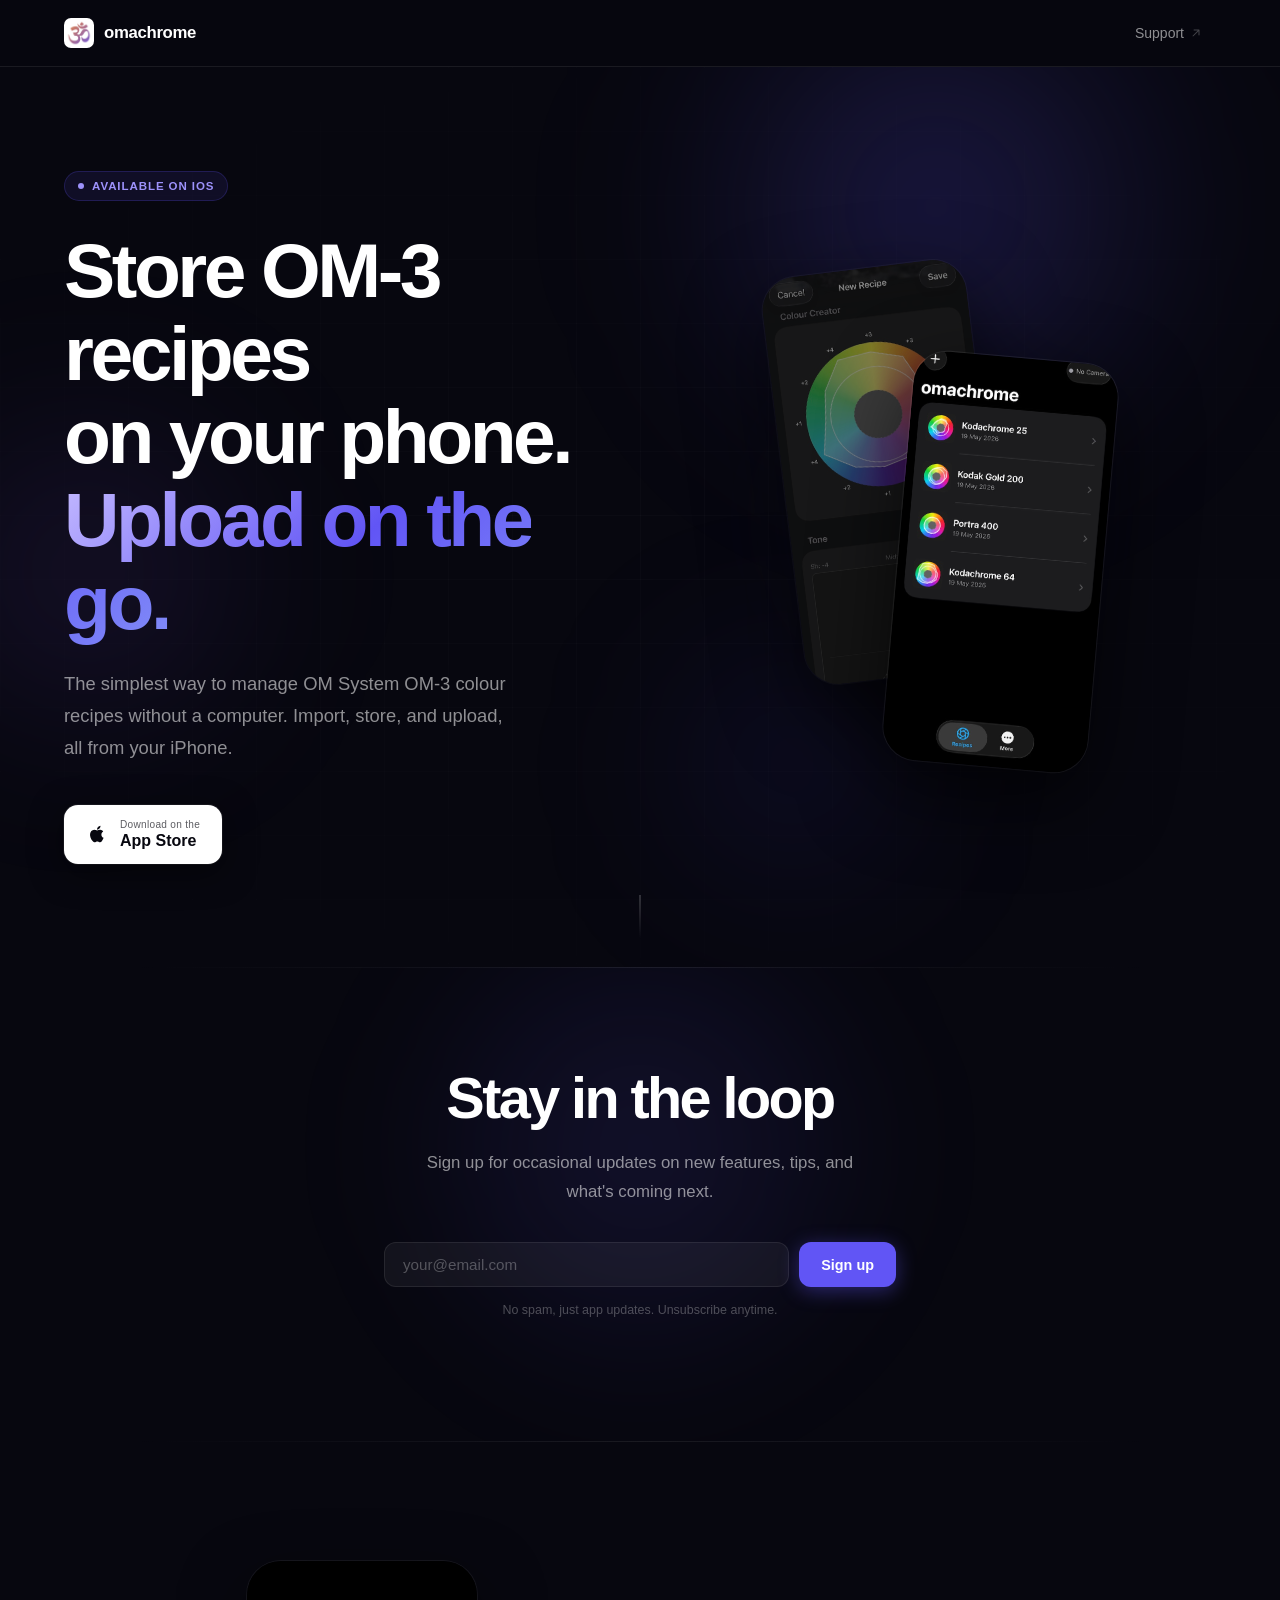
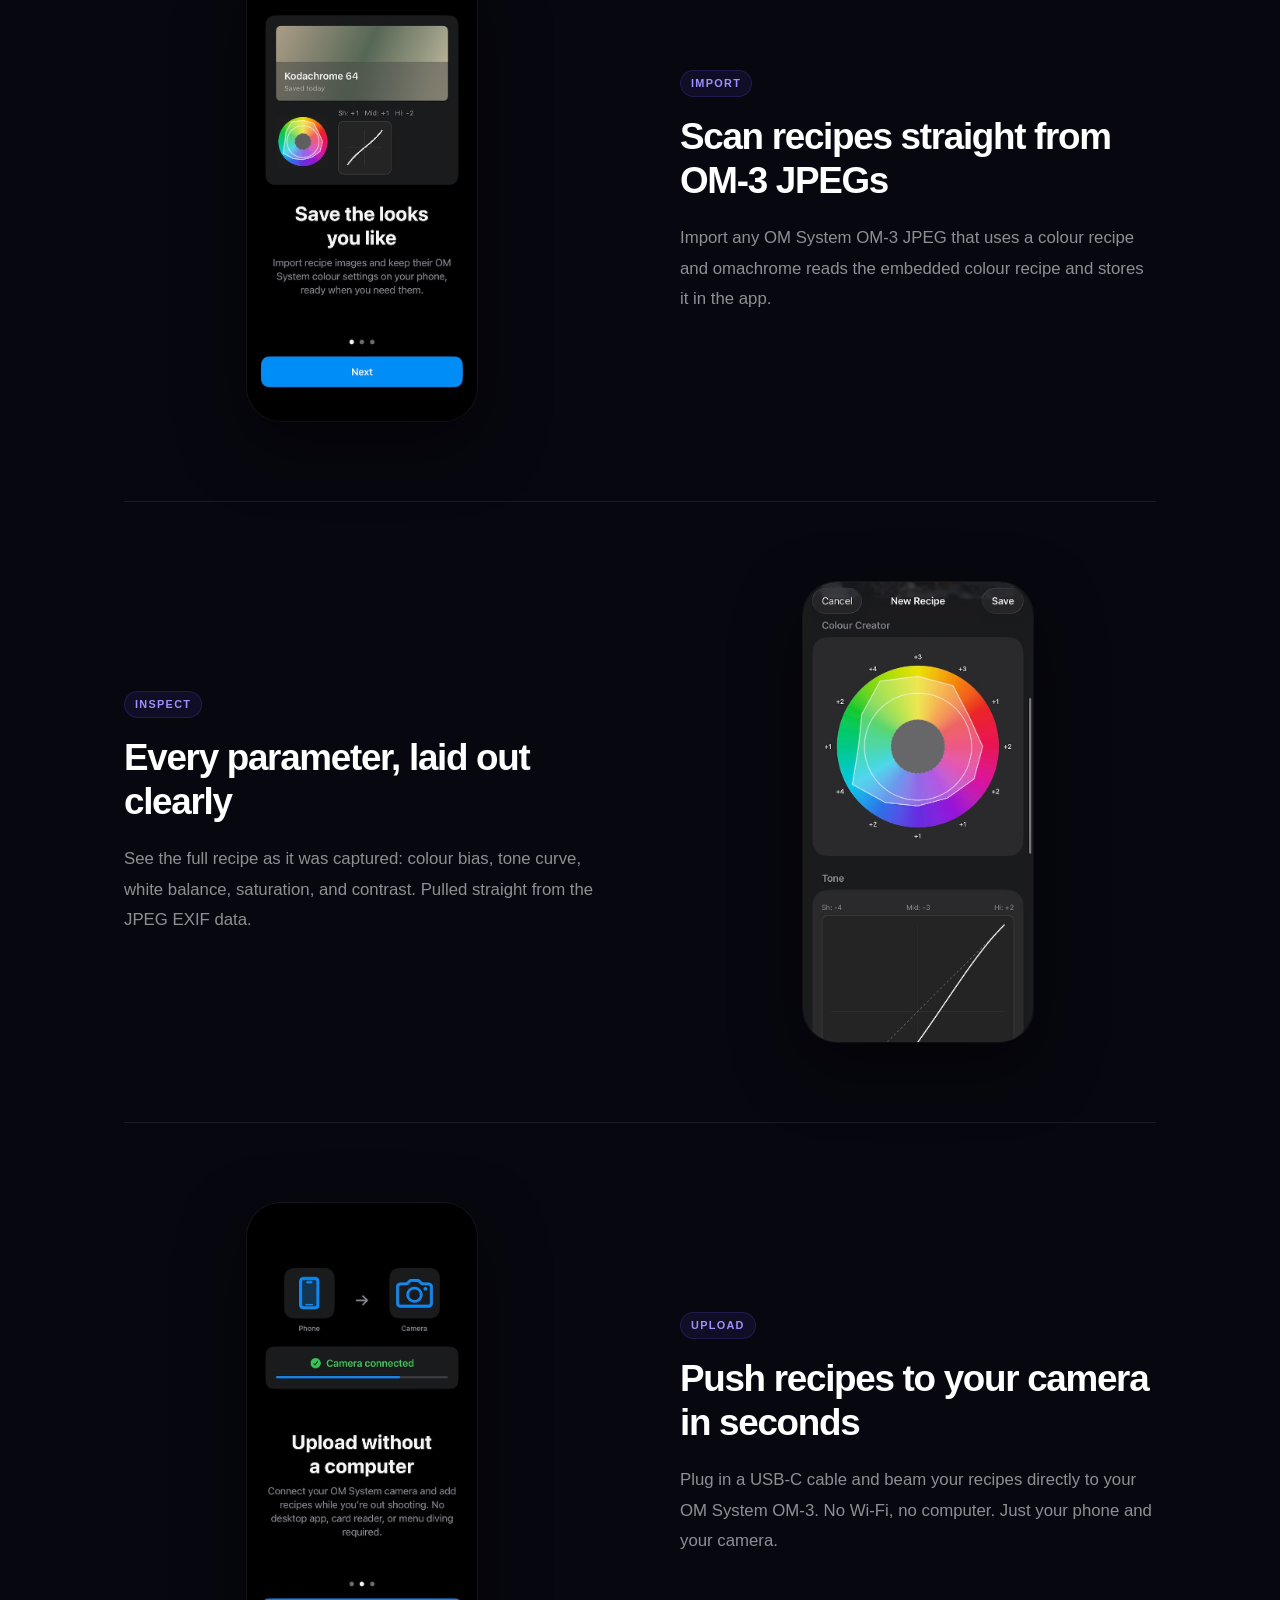
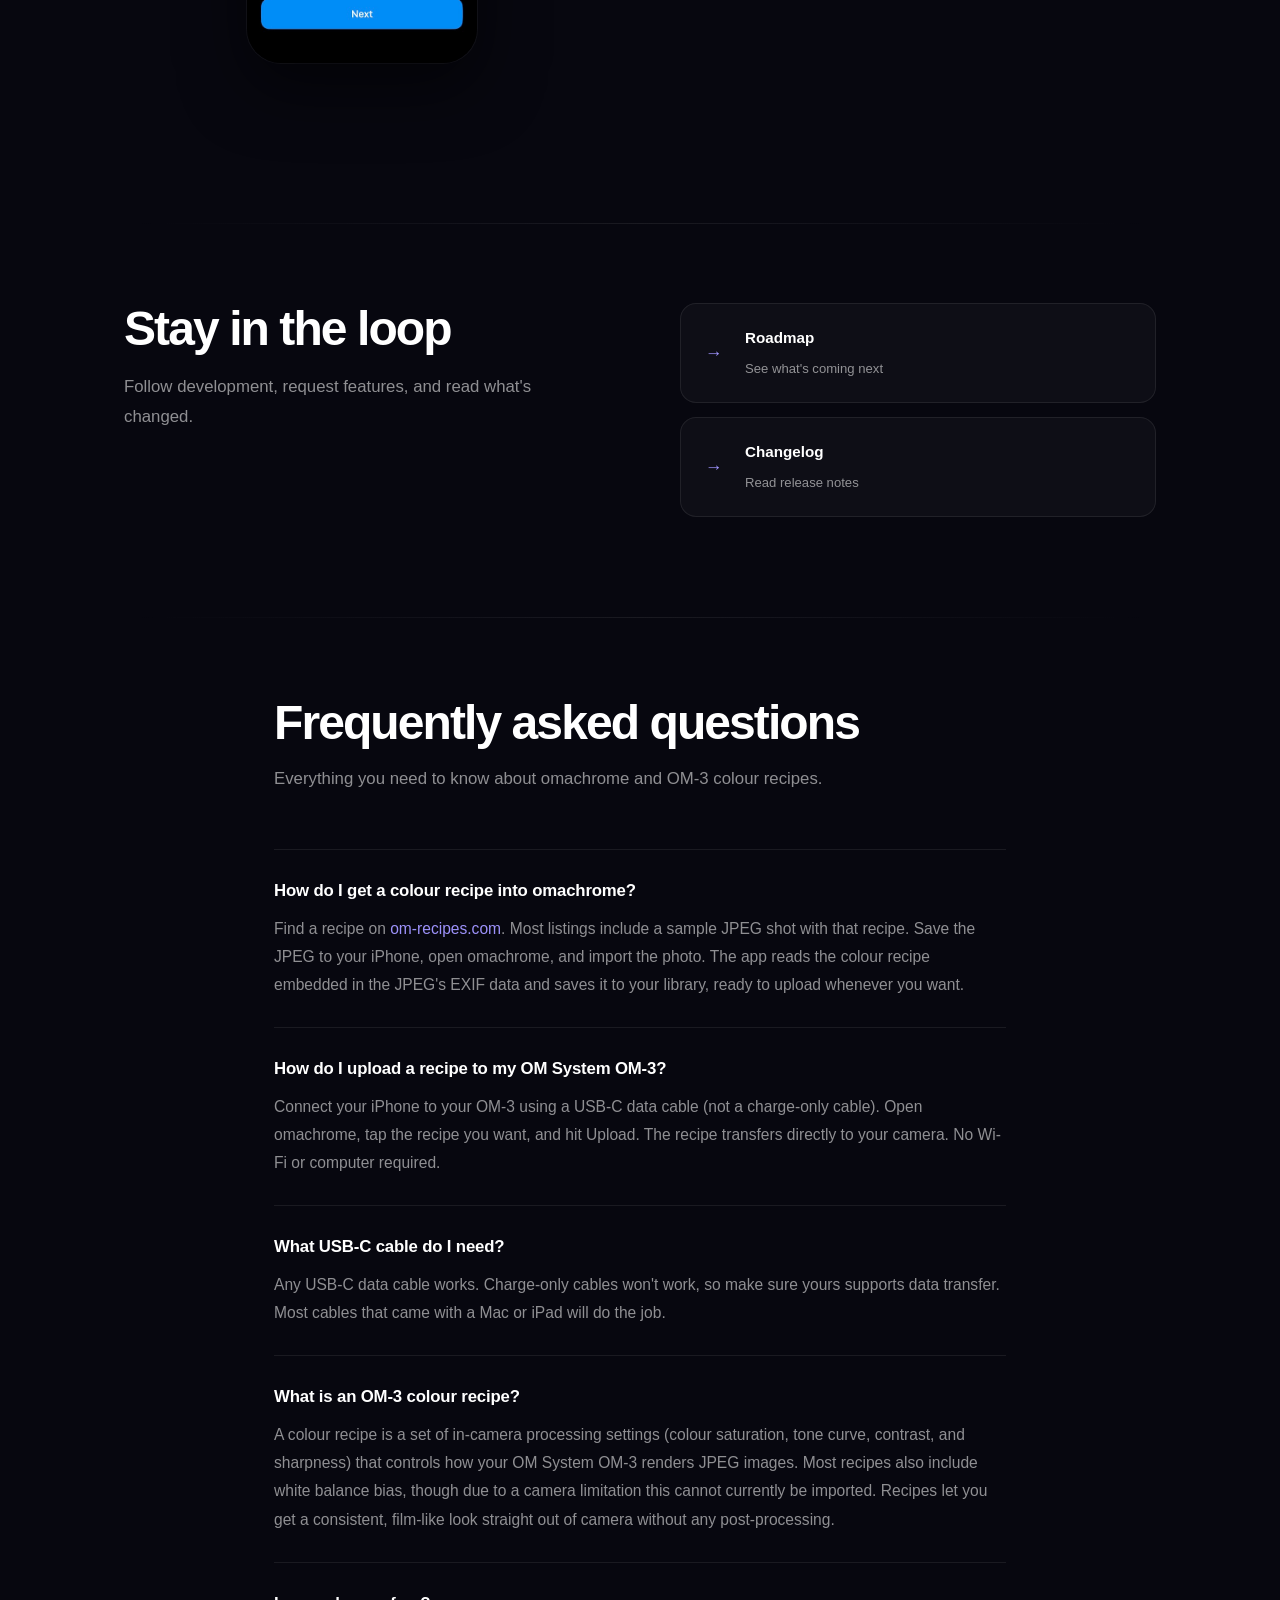
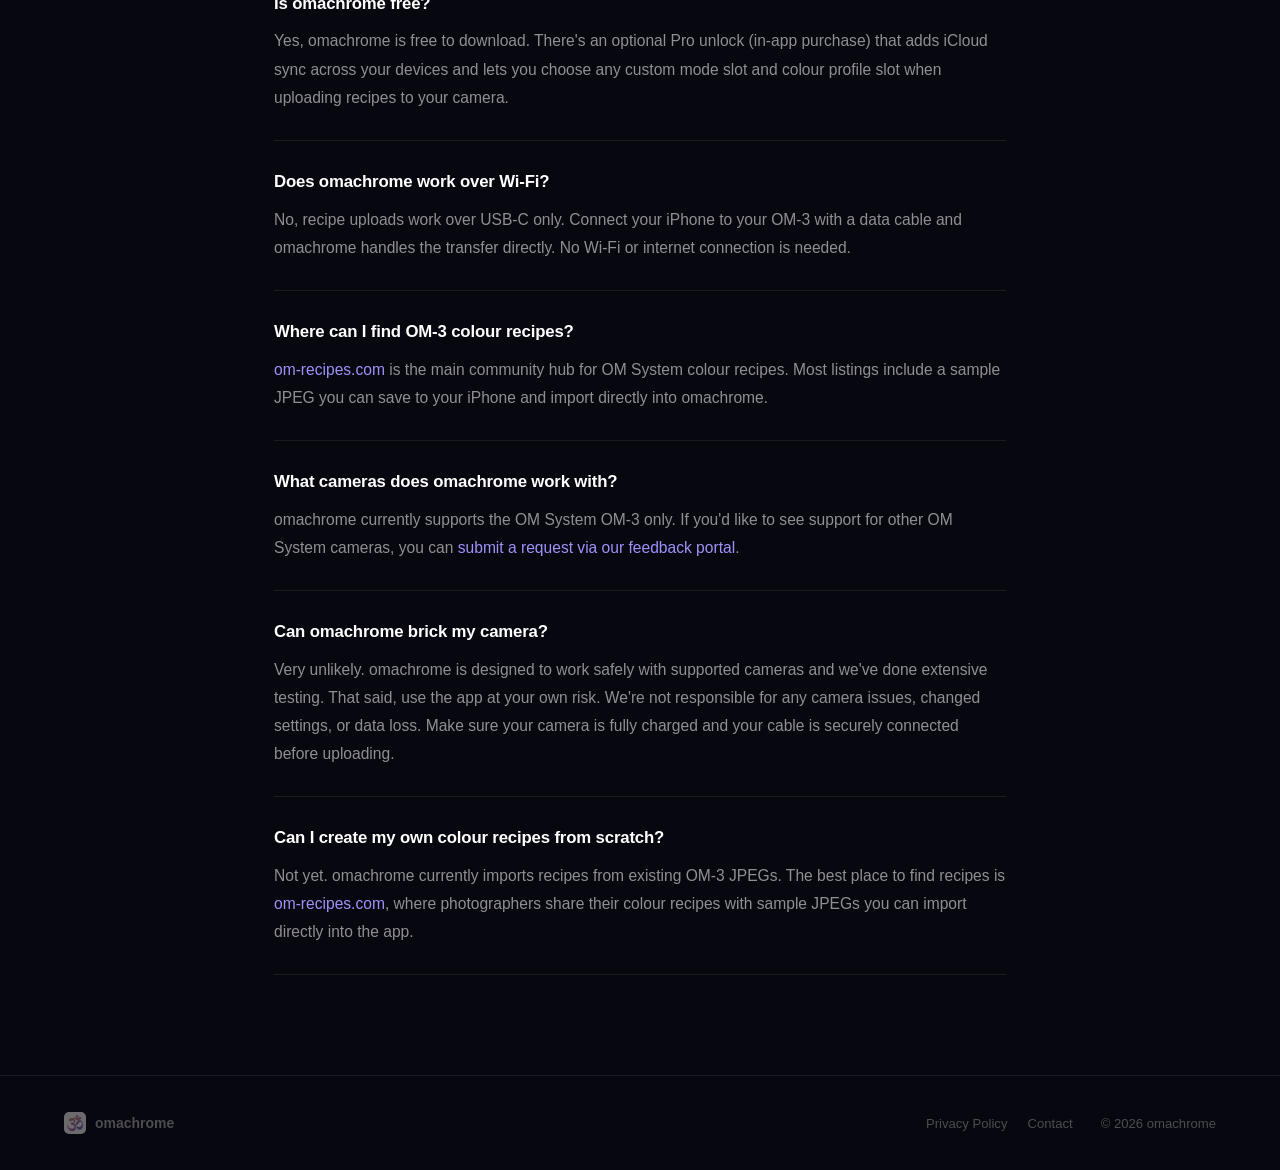
==== index.html @ 761cfcae "removed launch promo from newsletter component" ====
<!DOCTYPE html>
<html lang="en">
<head>
    <meta charset="UTF-8">
    <meta name="viewport" content="width=device-width, initial-scale=1.0">
    <meta name="description" content="Save and upload colour recipes to your OM System OM-3 straight from your iPhone. Import from any JPEG, manage your library, and beam recipes to your camera via USB-C. No computer needed.">
    <meta name="theme-color" content="#07070f">
    <title>omachrome | Upload OM-3 Colour Recipes from iPhone</title>
    <link rel="canonical" href="https://omachrome.com/">

    <!-- Open Graph -->
    <meta property="og:type" content="website">
    <meta property="og:url" content="https://omachrome.com/">
    <meta property="og:title" content="omachrome | Upload OM-3 Colour Recipes from iPhone">
    <meta property="og:description" content="Save and upload colour recipes to your OM System OM-3 straight from your iPhone. Import from any JPEG, manage your library, and beam recipes via USB-C. No computer needed.">
    <meta property="og:image" content="https://omachrome.com/img/omachrome-social.png">

    <!-- Twitter / X -->
    <meta name="twitter:card" content="summary_large_image">
    <meta name="twitter:title" content="omachrome | Upload OM-3 Colour Recipes from iPhone">
    <meta name="twitter:description" content="Save and upload colour recipes to your OM System OM-3 straight from your iPhone. No computer needed.">
    <meta name="twitter:image" content="https://omachrome.com/img/omachrome-social.png">

    <!-- Structured data: app -->
    <script type="application/ld+json">
    {
      "@context": "https://schema.org",
      "@type": "SoftwareApplication",
      "name": "omachrome",
      "operatingSystem": "iOS",
      "applicationCategory": "PhotographyApplication",
      "offers": {
        "@type": "Offer",
        "price": "0",
        "priceCurrency": "USD"
      },
      "description": "Save and upload colour recipes to your OM System OM-3 straight from your iPhone. Import from any JPEG, manage your library, and upload via USB-C. No computer needed.",
      "url": "https://omachrome.com",
      "downloadUrl": "https://apps.apple.com/us/app/omachrome/id6770233646"
    }
    </script>

    <!-- Structured data: FAQ -->
    <script type="application/ld+json">
    {
      "@context": "https://schema.org",
      "@type": "FAQPage",
      "mainEntity": [
        {
          "@type": "Question",
          "name": "How do I get a colour recipe into omachrome?",
          "acceptedAnswer": {
            "@type": "Answer",
            "text": "Find a recipe on om-recipes.com. Most listings include a sample JPEG shot with that recipe. Save the JPEG to your iPhone, open omachrome, and import the photo. The app reads the colour recipe embedded in the JPEG's EXIF data and saves it to your library, ready to upload whenever you want."
          }
        },
        {
          "@type": "Question",
          "name": "How do I upload a recipe to my OM System OM-3?",
          "acceptedAnswer": {
            "@type": "Answer",
            "text": "Connect your iPhone to your OM-3 using a USB-C data cable (not a charge-only cable). Open omachrome, tap the recipe you want, and hit Upload. The recipe transfers directly to your camera. No Wi-Fi or computer required."
          }
        },
        {
          "@type": "Question",
          "name": "What USB-C cable do I need?",
          "acceptedAnswer": {
            "@type": "Answer",
            "text": "Any USB-C data cable works. Charge-only cables won't work, so make sure yours supports data transfer. Most cables that came with a Mac or iPad will do the job."
          }
        },
        {
          "@type": "Question",
          "name": "What is an OM-3 colour recipe?",
          "acceptedAnswer": {
            "@type": "Answer",
            "text": "A colour recipe is a set of in-camera processing settings (colour saturation, tone curve, contrast, and sharpness) that controls how your OM System OM-3 renders JPEG images. Most recipes also include white balance bias, though due to a camera limitation this cannot currently be imported. Recipes let you get a consistent, film-like look straight out of camera without any post-processing."
          }
        },
        {
          "@type": "Question",
          "name": "Is omachrome free?",
          "acceptedAnswer": {
            "@type": "Answer",
            "text": "Yes, omachrome is free to download. There's an optional Pro unlock (in-app purchase) that adds iCloud sync across your devices and lets you choose any custom mode slot and colour profile slot when uploading recipes to your camera."
          }
        },
        {
          "@type": "Question",
          "name": "Does omachrome work over Wi-Fi?",
          "acceptedAnswer": {
            "@type": "Answer",
            "text": "No, recipe uploads work over USB-C only. Connect your iPhone to your OM-3 with a data cable and omachrome handles the transfer directly. No Wi-Fi or internet connection is needed."
          }
        },
        {
          "@type": "Question",
          "name": "Where can I find OM-3 colour recipes?",
          "acceptedAnswer": {
            "@type": "Answer",
            "text": "om-recipes.com is the main community hub for OM System colour recipes. Most listings include a sample JPEG you can save to your iPhone and import directly into omachrome."
          }
        },
        {
          "@type": "Question",
          "name": "What cameras does omachrome work with?",
          "acceptedAnswer": {
            "@type": "Answer",
            "text": "omachrome currently supports the OM System OM-3 only. If you'd like to see support for other OM System cameras, you can submit a request via the feedback portal at omachrome.featurebase.app."
          }
        },
        {
          "@type": "Question",
          "name": "Can omachrome brick my camera?",
          "acceptedAnswer": {
            "@type": "Answer",
            "text": "Very unlikely. omachrome is designed to work safely with supported cameras and we've done extensive testing. That said, use the app at your own risk. We're not responsible for any camera issues, changed settings, or data loss. Make sure your camera is fully charged and your cable is securely connected before uploading."
          }
        },
        {
          "@type": "Question",
          "name": "Can I create my own colour recipes from scratch?",
          "acceptedAnswer": {
            "@type": "Answer",
            "text": "Not yet. omachrome currently imports recipes from existing OM-3 JPEGs. The best place to find recipes is om-recipes.com, where photographers share their colour recipes with sample JPEGs you can import directly into the app."
          }
        }
      ]
    }
    </script>

    <link rel="stylesheet" href="/css/style.css">
</head>
<body>

    <!-- Header -->
    <header class="header">
        <div class="header-container">
            <a href="/" class="logo">
                <img src="/img/omachrome-icon.png" alt="omachrome" class="logo-img">
                <span class="logo-text">omachrome</span>
            </a>
            <nav class="nav">
                <a href="https://omachrome.featurebase.app/help" class="nav-link" target="_blank" rel="noopener noreferrer">
                    Support
                    <svg class="external-icon" viewBox="0 0 12 12" fill="none" xmlns="http://www.w3.org/2000/svg">
                        <path d="M3.5 3C3.5 2.72 3.72 2.5 4 2.5H9C9.28 2.5 9.5 2.72 9.5 3V8C9.5 8.28 9.28 8.5 9 8.5C8.72 8.5 8.5 8.28 8.5 8V4.21L3.35 9.35C3.16 9.55 2.84 9.55 2.65 9.35C2.45 9.16 2.45 8.84 2.65 8.65L7.79 3.5H4C3.72 3.5 3.5 3.28 3.5 3Z" fill="currentColor"/>
                    </svg>
                </a>
            </nav>
        </div>
    </header>

    <main>

        <!-- Hero -->
        <section class="hero">

            <div class="hero-bg">
                <div class="orb orb-1"></div>
                <div class="orb orb-2"></div>
                <div class="orb orb-3"></div>
                <div class="hero-grid"></div>
            </div>

            <div class="hero-inner">
                <div class="hero-content">
                    <div class="hero-badge">
                        <span class="badge-dot"></span>
                        Available on iOS
                    </div>

                    <h1 class="hero-title">
                        Store OM-3 recipes<br>on your phone.<br><span class="gradient-text">Upload on the go.</span>
                    </h1>

                    <p class="hero-subtitle">
                        The simplest way to manage OM System OM-3 colour recipes without a computer. Import, store, and upload, all from your iPhone.
                    </p>

                    <div class="hero-cta">
                        <a href="https://apps.apple.com/us/app/omachrome/id6770233646?ct=website-hero" class="cta-button" target="_blank" rel="noopener noreferrer">
                            <svg class="apple-icon" viewBox="0 0 24 24" width="22" height="22" fill="currentColor">
                                <path d="M17.05 20.28c-.98.95-2.05.8-3.08.35-1.09-.46-2.09-.48-3.24 0-1.44.62-2.2.44-3.06-.35C2.79 15.25 3.51 7.7 9.05 7.4c1.32.07 2.23.72 3 .78 1.14-.23 2.23-.92 3.44-.84 1.46.12 2.56.7 3.27 1.8-3.01 1.84-2.28 5.88.47 7.02-.6 1.56-1.38 3.1-2.18 4.12zM12.03 7.25c-.15-2.23 1.66-4.07 3.74-4.25.29 2.58-2.34 4.5-3.74 4.25z"/>
                            </svg>
                            <div class="cta-text">
                                <small>Download on the</small>
                                <strong>App Store</strong>
                            </div>
                        </a>
                    </div>
                </div>

                <div class="hero-visual">
                    <div class="phones-showcase">
                        <div class="phone phone-back">
                            <img src="/img/app-screenshots/app-recipe-add-colour-wheel.jpeg" alt="omachrome colour wheel editor showing OM-3 recipe parameters">
                        </div>
                        <div class="phone phone-front">
                            <img src="/img/app-screenshots/app-home-with-recipes.jpeg" alt="omachrome recipe library with saved OM System OM-3 colour recipes">
                        </div>
                        <div class="phones-glow"></div>
                    </div>
                </div>
            </div>

            <div class="hero-scroll-hint">
                <div class="scroll-line"></div>
            </div>
        </section>

        <!-- Newsletter -->
        <section class="newsletter-section">
            <div class="newsletter-inner">
                <h2 class="newsletter-title">Stay in the loop</h2>
                <p class="newsletter-subtitle">
                    Sign up for occasional updates on new features, tips, and what's coming next.
                </p>
                <form class="newsletter-form" id="newsletter-form" novalidate>
                    <div class="newsletter-row">
                        <input
                            type="email"
                            class="newsletter-input"
                            id="newsletter-email"
                            placeholder="your@email.com"
                            autocomplete="email"
                            required
                        >
                        <button type="submit" class="newsletter-submit" id="newsletter-submit">
                            Sign up
                        </button>
                    </div>
                    <p class="newsletter-validation" id="newsletter-validation" hidden></p>
                    <p class="newsletter-fine-print">No spam, just app updates. Unsubscribe anytime.</p>
                </form>
                <div class="newsletter-feedback newsletter-success" id="newsletter-success" hidden>
                    <svg viewBox="0 0 20 20" fill="none" width="18" height="18"><circle cx="10" cy="10" r="9" stroke="currentColor" stroke-width="1.5"/><path d="M6.5 10.5l2.5 2.5 4.5-5" stroke="currentColor" stroke-width="1.5" stroke-linecap="round" stroke-linejoin="round"/></svg>
                    You're on the list. We'll be in touch.
                </div>
                <div class="newsletter-feedback newsletter-error" id="newsletter-error" hidden>
                    Something went wrong. <a href="mailto:hello@omachrome.com">Email us</a> and we'll sort it.
                </div>
            </div>
        </section>

        <!-- Features -->
        <section class="features">
            <div class="features-inner">

                <!-- Feature 1 -->
                <div class="feature-row">
                    <div class="feature-visual">
                        <div class="feature-phone">
                            <img src="/img/app-screenshots/onboarding_01-save-looks.jpeg" alt="Importing an OM-3 colour recipe from a JPEG in omachrome">
                        </div>
                    </div>
                    <div class="feature-text">
                        <span class="feature-label">Import</span>
                        <h3>Scan recipes straight from OM-3 JPEGs</h3>
                        <p>Import any OM System OM-3 JPEG that uses a colour recipe and omachrome reads the embedded colour recipe and stores it in the app.</p>
                    </div>
                </div>

                <!-- Feature 2 -->
                <div class="feature-row feature-row--reverse">
                    <div class="feature-visual">
                        <div class="feature-phone">
                            <img src="/img/app-screenshots/app-recipe-add-colour-wheel.jpeg" alt="OM-3 colour recipe details in omachrome showing tone curve and colour bias">
                        </div>
                    </div>
                    <div class="feature-text">
                        <span class="feature-label">Inspect</span>
                        <h3>Every parameter, laid out clearly</h3>
                        <p>See the full recipe as it was captured: colour bias, tone curve, white balance, saturation, and contrast. Pulled straight from the JPEG EXIF data.</p>
                    </div>
                </div>

                <!-- Feature 3 -->
                <div class="feature-row">
                    <div class="feature-visual">
                        <div class="feature-phone">
                            <img src="/img/app-screenshots/onboarding_02-upload.jpeg" alt="Uploading a colour recipe to an OM System OM-3 via USB-C using omachrome">
                        </div>
                    </div>
                    <div class="feature-text">
                        <span class="feature-label">Upload</span>
                        <h3>Push recipes to your camera in seconds</h3>
                        <p>Plug in a USB-C cable and beam your recipes directly to your OM System OM-3. No Wi-Fi, no computer. Just your phone and your camera.</p>
                    </div>
                </div>

            </div>
        </section>

        <!-- Stay in the loop -->
        <section class="loop-section">
            <div class="loop-inner">
                <div class="loop-text">
                    <h2>Stay in the loop</h2>
                    <p>Follow development, request features, and read what's changed.</p>
                </div>
                <div class="loop-links">
                    <a href="https://omachrome.featurebase.app/roadmap" class="loop-link" target="_blank" rel="noopener noreferrer">
                        <div class="loop-link-icon">→</div>
                        <div>
                            <strong>Roadmap</strong>
                            <span>See what's coming next</span>
                        </div>
                    </a>
                    <a href="https://omachrome.featurebase.app/changelog" class="loop-link" target="_blank" rel="noopener noreferrer">
                        <div class="loop-link-icon">→</div>
                        <div>
                            <strong>Changelog</strong>
                            <span>Read release notes</span>
                        </div>
                    </a>
                </div>
            </div>
        </section>

        <!-- FAQ -->
        <section class="faq-section">
            <div class="faq-inner">
                <div class="faq-header">
                    <h2>Frequently asked questions</h2>
                    <p>Everything you need to know about omachrome and OM-3 colour recipes.</p>
                </div>
                <dl class="faq-list">
                    <div class="faq-item">
                        <dt>How do I get a colour recipe into omachrome?</dt>
                        <dd>Find a recipe on <a href="https://om-recipes.com" target="_blank" rel="noopener noreferrer">om-recipes.com</a>. Most listings include a sample JPEG shot with that recipe. Save the JPEG to your iPhone, open omachrome, and import the photo. The app reads the colour recipe embedded in the JPEG's EXIF data and saves it to your library, ready to upload whenever you want.</dd>
                    </div>
                    <div class="faq-item">
                        <dt>How do I upload a recipe to my OM System OM-3?</dt>
                        <dd>Connect your iPhone to your OM-3 using a USB-C data cable (not a charge-only cable). Open omachrome, tap the recipe you want, and hit Upload. The recipe transfers directly to your camera. No Wi-Fi or computer required.</dd>
                    </div>
                    <div class="faq-item">
                        <dt>What USB-C cable do I need?</dt>
                        <dd>Any USB-C data cable works. Charge-only cables won't work, so make sure yours supports data transfer. Most cables that came with a Mac or iPad will do the job.</dd>
                    </div>
                    <div class="faq-item">
                        <dt>What is an OM-3 colour recipe?</dt>
                        <dd>A colour recipe is a set of in-camera processing settings (colour saturation, tone curve, contrast, and sharpness) that controls how your OM System OM-3 renders JPEG images. Most recipes also include white balance bias, though due to a camera limitation this cannot currently be imported. Recipes let you get a consistent, film-like look straight out of camera without any post-processing.</dd>
                    </div>
                    <div class="faq-item">
                        <dt>Is omachrome free?</dt>
                        <dd>Yes, omachrome is free to download. There's an optional Pro unlock (in-app purchase) that adds iCloud sync across your devices and lets you choose any custom mode slot and colour profile slot when uploading recipes to your camera.</dd>
                    </div>
                    <div class="faq-item">
                        <dt>Does omachrome work over Wi-Fi?</dt>
                        <dd>No, recipe uploads work over USB-C only. Connect your iPhone to your OM-3 with a data cable and omachrome handles the transfer directly. No Wi-Fi or internet connection is needed.</dd>
                    </div>
                    <div class="faq-item">
                        <dt>Where can I find OM-3 colour recipes?</dt>
                        <dd><a href="https://om-recipes.com" target="_blank" rel="noopener noreferrer">om-recipes.com</a> is the main community hub for OM System colour recipes. Most listings include a sample JPEG you can save to your iPhone and import directly into omachrome.</dd>
                    </div>
                    <div class="faq-item">
                        <dt>What cameras does omachrome work with?</dt>
                        <dd>omachrome currently supports the OM System OM-3 only. If you'd like to see support for other OM System cameras, you can <a href="https://omachrome.featurebase.app" target="_blank" rel="noopener noreferrer">submit a request via our feedback portal</a>.</dd>
                    </div>
                    <div class="faq-item">
                        <dt>Can omachrome brick my camera?</dt>
                        <dd>Very unlikely. omachrome is designed to work safely with supported cameras and we've done extensive testing. That said, use the app at your own risk. We're not responsible for any camera issues, changed settings, or data loss. Make sure your camera is fully charged and your cable is securely connected before uploading.</dd>
                    </div>
                    <div class="faq-item">
                        <dt>Can I create my own colour recipes from scratch?</dt>
                        <dd>Not yet. omachrome currently imports recipes from existing OM-3 JPEGs. The best place to find recipes is <a href="https://om-recipes.com" target="_blank" rel="noopener noreferrer">om-recipes.com</a>, where photographers share their colour recipes with sample JPEGs you can import directly into the app.</dd>
                    </div>
                </dl>
            </div>
        </section>

    </main>

    <!-- Footer -->
    <footer class="footer">
        <div class="footer-container">
            <div class="footer-logo">
                <img src="/img/omachrome-icon.png" alt="omachrome" class="footer-logo-img">
                omachrome
            </div>
            <div class="footer-right">
                <div class="footer-links">
                    <a href="/privacy.html" class="footer-link">Privacy Policy</a>
                    <a href="mailto:hello@omachrome.com" class="footer-link">Contact</a>
                </div>
                <p class="footer-copyright">&copy; 2026 omachrome</p>
            </div>
        </div>
    </footer>

    <script src="/js/main.js"></script>
</body>
</html>
---- css/style.css ----
/* ===================================
   OMACHROME — Dark, premium design
   =================================== */

:root {
    --bg:          #07070f;
    --bg-2:        #0c0c1a;
    --bg-card:     rgba(255, 255, 255, 0.03);
    --border:      rgba(255, 255, 255, 0.08);
    --border-hi:   rgba(97, 85, 245, 0.4);

    --text-1:      #ffffff;
    --text-2:      rgba(255, 255, 255, 0.55);
    --text-3:      rgba(255, 255, 255, 0.28);

    --accent:      #6155F5;
    --accent-2:    #9d92fb;
    --accent-glow: rgba(97, 85, 245, 0.35);

    --ease:        cubic-bezier(0.4, 0, 0.2, 1);
    --t:           all 0.25s var(--ease);
    --t-slow:      all 0.5s var(--ease);
}

* { margin: 0; padding: 0; box-sizing: border-box; }
[hidden] { display: none !important; }

html { scroll-behavior: smooth; }

body {
    font-family: -apple-system, BlinkMacSystemFont, 'SF Pro Display', 'Segoe UI', 'Helvetica Neue', sans-serif;
    background: var(--bg);
    color: var(--text-1);
    font-size: 16px;
    line-height: 1.6;
    overflow-x: hidden;
}

a { text-decoration: none; transition: var(--t); }

/* ─── HEADER ──────────────────────────────────────────── */

.header {
    position: sticky;
    top: 0;
    z-index: 100;
    padding: 14px 0;
    border-bottom: 1px solid var(--border);
    background: rgba(7, 7, 15, 0.75);
    backdrop-filter: blur(24px);
    -webkit-backdrop-filter: blur(24px);
}

.header-container {
    max-width: 1200px;
    margin: 0 auto;
    padding: 0 24px;
    display: flex;
    justify-content: space-between;
    align-items: center;
}

.logo {
    display: flex;
    align-items: center;
    gap: 10px;
    color: var(--text-1);
    font-size: 1.05rem;
    font-weight: 600;
    letter-spacing: -0.02em;
}

.logo-img {
    height: 30px;
    width: auto;
    border-radius: 7px;
}

.logo:hover { opacity: 0.75; }

.nav-link {
    display: flex;
    align-items: center;
    gap: 6px;
    color: var(--text-2);
    font-size: 0.875rem;
    font-weight: 500;
    padding: 7px 13px;
    border-radius: 8px;
    border: 1px solid transparent;
    transition: var(--t);
}

.nav-link:hover {
    color: var(--text-1);
    border-color: var(--border);
    background: rgba(255, 255, 255, 0.05);
}

.external-icon {
    width: 12px;
    height: 12px;
    opacity: 0.45;
    transition: var(--t);
}

.nav-link:hover .external-icon {
    opacity: 0.8;
    transform: translate(2px, -2px);
}

/* ─── HERO ────────────────────────────────────────────── */

.hero {
    position: relative;
    min-height: 100vh;
    display: flex;
    flex-direction: column;
    justify-content: center;
    overflow: hidden;
}

/* Background effects */
.hero-bg {
    position: absolute;
    inset: 0;
    pointer-events: none;
    overflow: hidden;
}

.orb {
    position: absolute;
    border-radius: 50%;
    filter: blur(90px);
    animation: orb-pulse 9s ease-in-out infinite;
}

.orb-1 {
    width: 560px;
    height: 560px;
    background: radial-gradient(circle, rgba(97, 85, 245, 0.28) 0%, transparent 70%);
    top: -140px;
    right: 5%;
    animation-delay: 0s;
}

.orb-2 {
    width: 380px;
    height: 380px;
    background: radial-gradient(circle, rgba(139, 92, 246, 0.18) 0%, transparent 70%);
    top: 35%;
    left: -8%;
    animation-delay: -3.5s;
}

.orb-3 {
    width: 260px;
    height: 260px;
    background: radial-gradient(circle, rgba(79, 70, 229, 0.22) 0%, transparent 70%);
    bottom: 8%;
    right: 28%;
    animation-delay: -6s;
}

@keyframes orb-pulse {
    0%, 100% { opacity: 0.65; transform: scale(1); }
    50%       { opacity: 1;    transform: scale(1.12); }
}

.hero-grid {
    position: absolute;
    inset: 0;
    background-image:
        linear-gradient(rgba(255,255,255,0.018) 1px, transparent 1px),
        linear-gradient(90deg, rgba(255,255,255,0.018) 1px, transparent 1px);
    background-size: 64px 64px;
    mask-image: radial-gradient(ellipse 80% 70% at 50% 50%, black 0%, transparent 100%);
    -webkit-mask-image: radial-gradient(ellipse 80% 70% at 50% 50%, black 0%, transparent 100%);
}

/* Hero layout */
.hero-inner {
    position: relative;
    max-width: 1200px;
    margin: 0 auto;
    padding: 80px 24px 80px;
    width: 100%;
    display: flex;
    gap: 60px;
    align-items: center;
}

.hero-content {
    flex: 1;
    max-width: 560px;
}

/* Badge */
.hero-badge {
    display: inline-flex;
    align-items: center;
    gap: 8px;
    background: rgba(97, 85, 245, 0.1);
    border: 1px solid rgba(97, 85, 245, 0.22);
    border-radius: 100px;
    padding: 5px 13px;
    margin-bottom: 28px;
    font-size: 0.72rem;
    font-weight: 700;
    color: var(--accent-2);
    letter-spacing: 0.08em;
    text-transform: uppercase;
    animation: fade-up 0.6s var(--ease) 0.1s both;
}

.badge-dot {
    width: 6px;
    height: 6px;
    background: var(--accent-2);
    border-radius: 50%;
    animation: dot-pulse 2.4s ease-in-out infinite;
}

@keyframes dot-pulse {
    0%, 100% { box-shadow: 0 0 0 0 rgba(157, 146, 251, 0.6); }
    50%       { box-shadow: 0 0 0 5px rgba(157, 146, 251, 0); }
}

/* Headline */
.hero-title {
    font-size: clamp(2.8rem, 6vw, 5rem);
    font-weight: 800;
    line-height: 1.08;
    letter-spacing: -0.045em;
    color: var(--text-1);
    margin-bottom: 24px;
    animation: fade-up 0.6s var(--ease) 0.2s both;
}

.gradient-text {
    background: linear-gradient(135deg, #c4baff 0%, var(--accent) 55%, #818cf8 100%);
    -webkit-background-clip: text;
    -webkit-text-fill-color: transparent;
    background-clip: text;
}

.hero-subtitle {
    font-size: 1.15rem;
    color: var(--text-2);
    line-height: 1.75;
    max-width: 460px;
    margin-bottom: 40px;
    animation: fade-up 0.6s var(--ease) 0.3s both;
}

/* App Store button */
.hero-cta {
    animation: fade-up 0.6s var(--ease) 0.4s both;
}

.cta-button {
    display: inline-flex;
    align-items: center;
    gap: 12px;
    padding: 14px 22px;
    background: var(--text-1);
    color: var(--bg);
    border-radius: 14px;
    font-weight: 600;
    transition: var(--t);
    cursor: pointer;
    box-shadow: 0 8px 32px rgba(0, 0, 0, 0.5), 0 0 0 1px rgba(255,255,255,0.08);
}

.cta-button:hover {
    background: rgba(255, 255, 255, 0.88);
    color: var(--bg);
    transform: translateY(-3px);
    box-shadow: 0 16px 48px rgba(0, 0, 0, 0.55);
}

.apple-icon { flex-shrink: 0; }

.cta-text {
    display: flex;
    flex-direction: column;
    line-height: 1.2;
    text-align: left;
}

.cta-text small {
    font-size: 0.63rem;
    font-weight: 400;
    opacity: 0.65;
    letter-spacing: 0.03em;
}

.cta-text strong {
    font-size: 1rem;
    font-weight: 700;
}

/* Phone mockups */
.hero-visual {
    flex: 1;
    display: flex;
    justify-content: center;
    align-items: center;
    animation: fade-up 0.8s var(--ease) 0.35s both;
}

.phones-showcase {
    position: relative;
    width: 320px;
    height: 500px;
}

.phone {
    position: absolute;
    border-radius: 34px;
    overflow: hidden;
    box-shadow: 0 30px 80px rgba(0, 0, 0, 0.65), 0 0 0 1px rgba(255, 255, 255, 0.09);
}

.phone img {
    width: 100%;
    height: 100%;
    object-fit: cover;
    object-position: center bottom;
    display: block;
}

.phone-back {
    width: 205px;
    height: 410px;
    top: 0;
    left: 0;
    transform: rotate(-7deg);
    z-index: 1;
    filter: brightness(0.55) saturate(0.7);
}

.phone-front {
    width: 205px;
    height: 410px;
    bottom: 0;
    right: 0;
    transform: rotate(5deg);
    z-index: 2;
    animation: float 5.5s ease-in-out infinite;
}

@keyframes float {
    0%, 100% { transform: rotate(5deg) translateY(0px); }
    50%       { transform: rotate(5deg) translateY(-14px); }
}

.phones-glow {
    position: absolute;
    width: 280px;
    height: 280px;
    background: radial-gradient(circle, var(--accent-glow) 0%, transparent 70%);
    top: 50%;
    left: 50%;
    transform: translate(-50%, -50%);
    filter: blur(50px);
    z-index: 0;
    animation: orb-pulse 5s ease-in-out infinite;
}

/* Scroll hint */
.hero-scroll-hint {
    position: absolute;
    bottom: 28px;
    left: 50%;
    transform: translateX(-50%);
    display: flex;
    flex-direction: column;
    align-items: center;
}

.scroll-line {
    width: 1px;
    height: 44px;
    background: linear-gradient(to bottom, rgba(255,255,255,0.35), transparent);
    animation: scroll-drop 2.2s ease-in-out infinite;
}

@keyframes scroll-drop {
    0%   { transform: scaleY(0); transform-origin: top; opacity: 0; }
    40%  { transform: scaleY(1); transform-origin: top; opacity: 1; }
    80%  { transform: scaleY(1); transform-origin: bottom; opacity: 0; }
    100% { transform: scaleY(0); transform-origin: bottom; opacity: 0; }
}

/* ─── FEATURES ────────────────────────────────────────── */

.features {
    padding: 40px 0 80px;
    position: relative;
}

.features::before {
    content: '';
    position: absolute;
    top: 0;
    left: 10%;
    right: 10%;
    height: 1px;
    background: linear-gradient(90deg, transparent, var(--border), transparent);
}

.features-inner {
    max-width: 1080px;
    margin: 0 auto;
    padding: 0 24px;
}

.feature-row {
    display: grid;
    grid-template-columns: 1fr 1fr;
    gap: 80px;
    align-items: center;
    padding: 80px 0;
}

.feature-row + .feature-row {
    border-top: 1px solid var(--border);
}

/* Reverse: visual goes second (right) */
.feature-row--reverse .feature-visual { order: 2; }

.feature-visual {
    display: flex;
    justify-content: center;
    align-items: center;
}

.feature-phone {
    width: 230px;
    height: 460px;
    border-radius: 34px;
    overflow: hidden;
    box-shadow: 0 24px 64px rgba(0, 0, 0, 0.55), 0 0 0 1px rgba(255, 255, 255, 0.07);
    transition: var(--t-slow);
}

.feature-phone:hover {
    transform: translateY(-10px);
    box-shadow:
        0 40px 80px rgba(0, 0, 0, 0.6),
        0 0 50px var(--accent-glow),
        0 0 0 1px rgba(97, 85, 245, 0.25);
}

.feature-phone img {
    width: 100%;
    height: 100%;
    object-fit: cover;
    object-position: center bottom;
    display: block;
}

.feature-label {
    display: inline-block;
    font-size: 0.68rem;
    font-weight: 700;
    letter-spacing: 0.12em;
    text-transform: uppercase;
    color: var(--accent-2);
    margin-bottom: 18px;
    padding: 4px 10px;
    background: rgba(97, 85, 245, 0.1);
    border: 1px solid rgba(97, 85, 245, 0.2);
    border-radius: 100px;
}

.feature-text h3 {
    font-size: clamp(1.7rem, 3vw, 2.3rem);
    font-weight: 700;
    letter-spacing: -0.035em;
    line-height: 1.2;
    color: var(--text-1);
    margin-bottom: 20px;
}

.feature-text p {
    font-size: 1.05rem;
    color: var(--text-2);
    line-height: 1.8;
}

/* ─── LOOP / SECONDARY CTA ────────────────────────────── */

.loop-section {
    position: relative;
    padding: 80px 0 100px;
}

.loop-section::before {
    content: '';
    position: absolute;
    top: 0;
    left: 10%;
    right: 10%;
    height: 1px;
    background: linear-gradient(90deg, transparent, var(--border), transparent);
}

.loop-inner {
    max-width: 1080px;
    margin: 0 auto;
    padding: 0 24px;
    display: grid;
    grid-template-columns: 1fr 1fr;
    gap: 80px;
    align-items: start;
}

.loop-text h2 {
    font-size: clamp(2rem, 4vw, 3rem);
    font-weight: 800;
    letter-spacing: -0.04em;
    line-height: 1.1;
    color: var(--text-1);
    margin-bottom: 16px;
}

.loop-text p {
    color: var(--text-2);
    font-size: 1.05rem;
    line-height: 1.75;
}

.loop-links {
    display: flex;
    flex-direction: column;
    gap: 14px;
}

.loop-link {
    display: flex;
    align-items: center;
    gap: 20px;
    padding: 22px 24px;
    border: 1px solid var(--border);
    border-radius: 16px;
    background: var(--bg-card);
    color: var(--text-1);
    transition: var(--t);
    position: relative;
    overflow: hidden;
}

.loop-link::after {
    content: '';
    position: absolute;
    inset: 0;
    background: linear-gradient(135deg, rgba(97, 85, 245, 0.06), transparent 60%);
    opacity: 0;
    transition: var(--t);
}

.loop-link:hover {
    border-color: var(--border-hi);
    transform: translateX(5px);
    color: var(--text-1);
}

.loop-link:hover::after { opacity: 1; }

.loop-link-icon {
    font-size: 1.1rem;
    color: var(--accent-2);
    font-weight: 700;
    transition: var(--t);
    flex-shrink: 0;
    width: 20px;
}

.loop-link:hover .loop-link-icon { transform: translateX(3px); }

.loop-link strong {
    display: block;
    font-size: 0.95rem;
    font-weight: 600;
    margin-bottom: 4px;
}

.loop-link span {
    font-size: 0.82rem;
    color: var(--text-2);
}

/* ─── NEWSLETTER ──────────────────────────────────────── */

.newsletter-section {
    position: relative;
    padding: 100px 0 120px;
    overflow: hidden;
}

.newsletter-section::before {
    content: '';
    position: absolute;
    top: 0;
    left: 10%;
    right: 10%;
    height: 1px;
    background: linear-gradient(90deg, transparent, var(--border), transparent);
}

.newsletter-section::after {
    content: '';
    position: absolute;
    top: -120px;
    left: 50%;
    transform: translateX(-50%);
    width: 600px;
    height: 600px;
    background: radial-gradient(circle, rgba(97, 85, 245, 0.14) 0%, transparent 65%);
    filter: blur(60px);
    pointer-events: none;
}

.newsletter-inner {
    position: relative;
    z-index: 1;
    max-width: 560px;
    margin: 0 auto;
    padding: 0 24px;
    text-align: center;
    display: flex;
    flex-direction: column;
    align-items: center;
    gap: 0;
}

.newsletter-title {
    font-size: clamp(2.4rem, 5vw, 3.6rem);
    font-weight: 800;
    letter-spacing: -0.045em;
    line-height: 1.08;
    color: var(--text-1);
    margin-bottom: 18px;
}

.newsletter-subtitle {
    font-size: 1.05rem;
    color: var(--text-2);
    line-height: 1.75;
    max-width: 440px;
    margin-bottom: 36px;
}

.newsletter-form {
    width: 100%;
}

.newsletter-row {
    display: flex;
    gap: 10px;
    width: 100%;
}

.newsletter-input {
    flex: 1;
    min-width: 0;
    padding: 13px 18px;
    background: rgba(255, 255, 255, 0.05);
    border: 1px solid var(--border);
    border-radius: 12px;
    color: var(--text-1);
    font-size: 0.95rem;
    font-family: inherit;
    transition: var(--t);
    outline: none;
}

.newsletter-input::placeholder { color: var(--text-3); }

.newsletter-input:focus {
    border-color: var(--border-hi);
    background: rgba(97, 85, 245, 0.07);
    box-shadow: 0 0 0 3px rgba(97, 85, 245, 0.12);
}

.newsletter-submit {
    padding: 13px 22px;
    background: var(--accent);
    color: #fff;
    border: none;
    border-radius: 12px;
    font-size: 0.9rem;
    font-weight: 600;
    font-family: inherit;
    cursor: pointer;
    white-space: nowrap;
    transition: var(--t);
    box-shadow: 0 4px 20px rgba(97, 85, 245, 0.4);
}

.newsletter-submit:hover {
    background: #7269f7;
    transform: translateY(-2px);
    box-shadow: 0 8px 28px rgba(97, 85, 245, 0.5);
}

.newsletter-submit:disabled {
    opacity: 0.55;
    cursor: not-allowed;
    transform: none;
}

.newsletter-validation {
    margin-top: 8px;
    font-size: 0.8rem;
    color: #f87171;
}

.newsletter-fine-print {
    margin-top: 14px;
    font-size: 0.78rem;
    color: var(--text-3);
}

.newsletter-feedback {
    display: flex;
    align-items: center;
    gap: 10px;
    margin-top: 20px;
    padding: 14px 18px;
    border-radius: 12px;
    font-size: 0.9rem;
    font-weight: 500;
}

.newsletter-success {
    background: rgba(34, 197, 94, 0.1);
    border: 1px solid rgba(34, 197, 94, 0.25);
    color: #4ade80;
}

.newsletter-error {
    background: rgba(239, 68, 68, 0.1);
    border: 1px solid rgba(239, 68, 68, 0.2);
    color: #f87171;
}

.newsletter-error a {
    color: #f87171;
    text-decoration: underline;
    text-underline-offset: 3px;
}

/* ─── FAQ ─────────────────────────────────────────────── */

.faq-section {
    position: relative;
    padding: 80px 0 100px;
}

.faq-section::before {
    content: '';
    position: absolute;
    top: 0;
    left: 10%;
    right: 10%;
    height: 1px;
    background: linear-gradient(90deg, transparent, var(--border), transparent);
}

.faq-inner {
    max-width: 780px;
    margin: 0 auto;
    padding: 0 24px;
}

.faq-header {
    margin-bottom: 56px;
}

.faq-header h2 {
    font-size: clamp(2rem, 4vw, 3rem);
    font-weight: 800;
    letter-spacing: -0.04em;
    line-height: 1.1;
    color: var(--text-1);
    margin-bottom: 14px;
}

.faq-header p {
    font-size: 1.05rem;
    color: var(--text-2);
    line-height: 1.75;
}

.faq-list {
    display: flex;
    flex-direction: column;
}

.faq-item {
    padding: 28px 0;
    border-bottom: 1px solid var(--border);
}

.faq-item:first-child {
    border-top: 1px solid var(--border);
}

.faq-item dt {
    font-size: 1.05rem;
    font-weight: 600;
    letter-spacing: -0.01em;
    color: var(--text-1);
    margin-bottom: 10px;
}

.faq-item dd {
    font-size: 0.975rem;
    color: var(--text-2);
    line-height: 1.8;
    margin: 0;
}

.faq-item dd a {
    color: var(--accent-2);
}

.faq-item dd a:hover {
    color: var(--text-1);
}

/* ─── FOOTER ──────────────────────────────────────────── */

.footer {
    border-top: 1px solid var(--border);
    padding: 36px 0;
}

.footer-container {
    max-width: 1200px;
    margin: 0 auto;
    padding: 0 24px;
    display: flex;
    justify-content: space-between;
    align-items: center;
    gap: 24px;
}

.footer-logo {
    display: flex;
    align-items: center;
    gap: 9px;
    color: var(--text-3);
    font-size: 0.875rem;
    font-weight: 600;
}

.footer-logo-img {
    height: 22px;
    width: auto;
    border-radius: 5px;
    opacity: 0.4;
}

.footer-right {
    display: flex;
    align-items: center;
    gap: 28px;
}

.footer-links {
    display: flex;
    gap: 20px;
}

.footer-link {
    font-size: 0.82rem;
    color: var(--text-3);
    transition: var(--t);
}

.footer-link:hover { color: var(--text-1); }

.footer-copyright {
    font-size: 0.82rem;
    color: var(--text-3);
}

/* ─── PRIVACY PAGE ────────────────────────────────────── */

.privacy-page {
    padding: 80px 0 120px;
}

.privacy-container {
    max-width: 700px;
    margin: 0 auto;
    padding: 0 24px;
}

.privacy-container h1 {
    font-size: clamp(2.2rem, 5vw, 3.2rem);
    font-weight: 800;
    letter-spacing: -0.04em;
    line-height: 1.1;
    color: var(--text-1);
    margin-bottom: 12px;
}

.last-updated {
    color: var(--text-3);
    font-size: 0.875rem;
    margin-bottom: 56px;
    display: block;
}

.privacy-container h2 {
    font-size: 1.25rem;
    font-weight: 600;
    letter-spacing: -0.02em;
    color: var(--text-1);
    margin-top: 48px;
    margin-bottom: 14px;
    padding-top: 48px;
    border-top: 1px solid var(--border);
}

.privacy-container h2:first-of-type {
    border-top: none;
    padding-top: 0;
    margin-top: 0;
}

.privacy-container p {
    color: var(--text-2);
    font-size: 1rem;
    line-height: 1.8;
    margin-bottom: 14px;
}

.privacy-container a {
    color: var(--accent-2);
}

.privacy-container a:hover { color: var(--text-1); }

ul {
    list-style: none;
    margin: 0 0 16px;
    padding: 0;
}

ul li {
    color: var(--text-2);
    font-size: 1rem;
    padding: 5px 0 5px 18px;
    position: relative;
    line-height: 1.7;
}

ul li::before {
    content: '—';
    position: absolute;
    left: 0;
    color: var(--text-3);
}

/* ─── ANIMATIONS ──────────────────────────────────────── */

@keyframes fade-up {
    from { opacity: 0; transform: translateY(18px); }
    to   { opacity: 1; transform: translateY(0); }
}

/* ─── RESPONSIVE ──────────────────────────────────────── */

@media (max-width: 900px) {
    .hero-inner {
        flex-direction: column;
        text-align: center;
        padding: 60px 24px 80px;
        gap: 52px;
    }

    .hero-content { max-width: 100%; }
    .hero-subtitle { max-width: 100%; }

    .hero-cta { justify-content: center; display: flex; }

    .phones-showcase { width: 280px; height: 450px; }
    .phone-back  { width: 185px; height: 370px; }
    .phone-front { width: 185px; height: 370px; }

    .feature-row {
        grid-template-columns: 1fr;
        gap: 40px;
        padding: 56px 0;
        text-align: center;
    }

    .feature-row--reverse .feature-visual { order: unset; }

    .loop-inner {
        grid-template-columns: 1fr;
        gap: 40px;
    }

    .footer-container {
        flex-direction: column;
        align-items: center;
        text-align: center;
        gap: 20px;
    }

    .footer-right {
        flex-direction: column;
        gap: 12px;
    }
}

@media (max-width: 600px) {
    .hero-title { font-size: 2.6rem; }
    .phones-showcase { width: 240px; height: 390px; }
    .phone-back  { width: 160px; height: 320px; }
    .phone-front { width: 160px; height: 320px; }
    .feature-phone { width: 190px; height: 380px; }

    .newsletter-row { flex-direction: column; }
    .newsletter-submit { width: 100%; }
}

/* ─── REDUCED MOTION ──────────────────────────────────── */

@media (prefers-reduced-motion: reduce) {
    *, *::before, *::after {
        animation-duration: 0.01ms !important;
        animation-iteration-count: 1 !important;
        transition-duration: 0.01ms !important;
    }
}
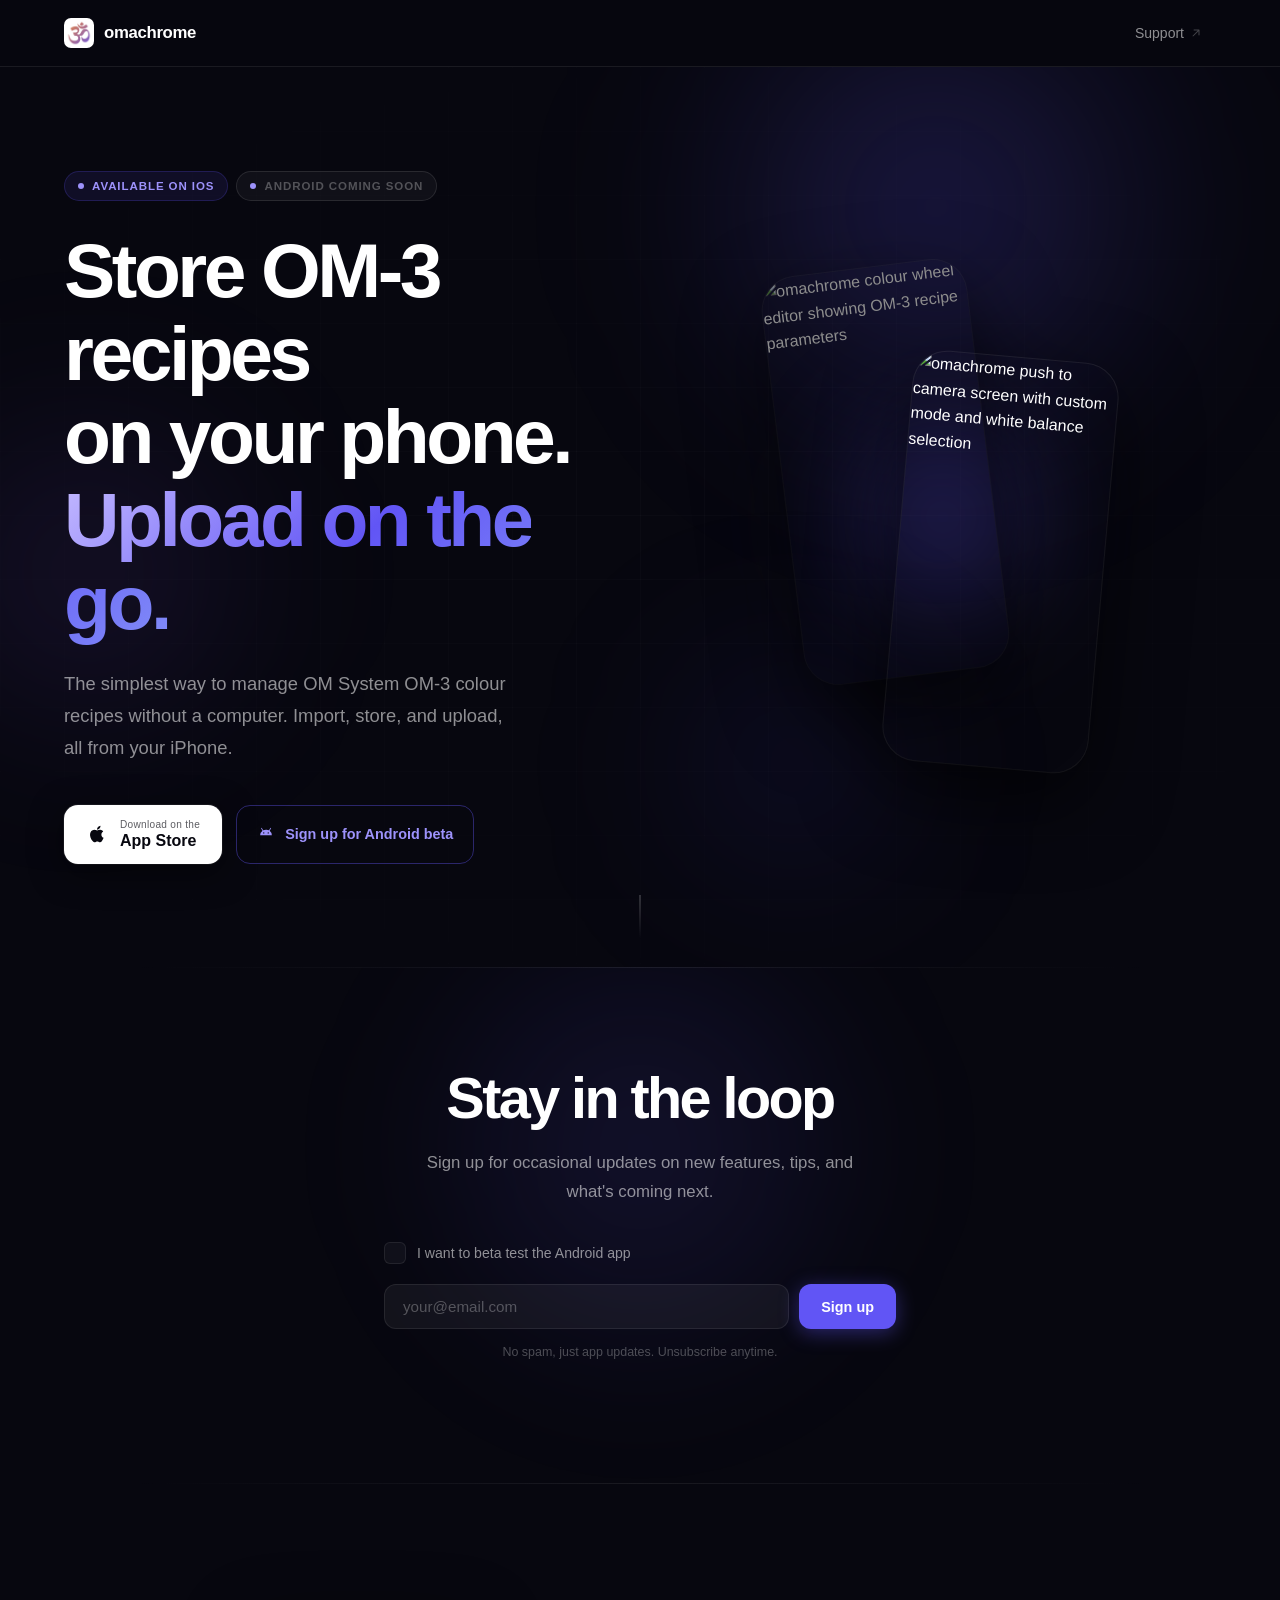
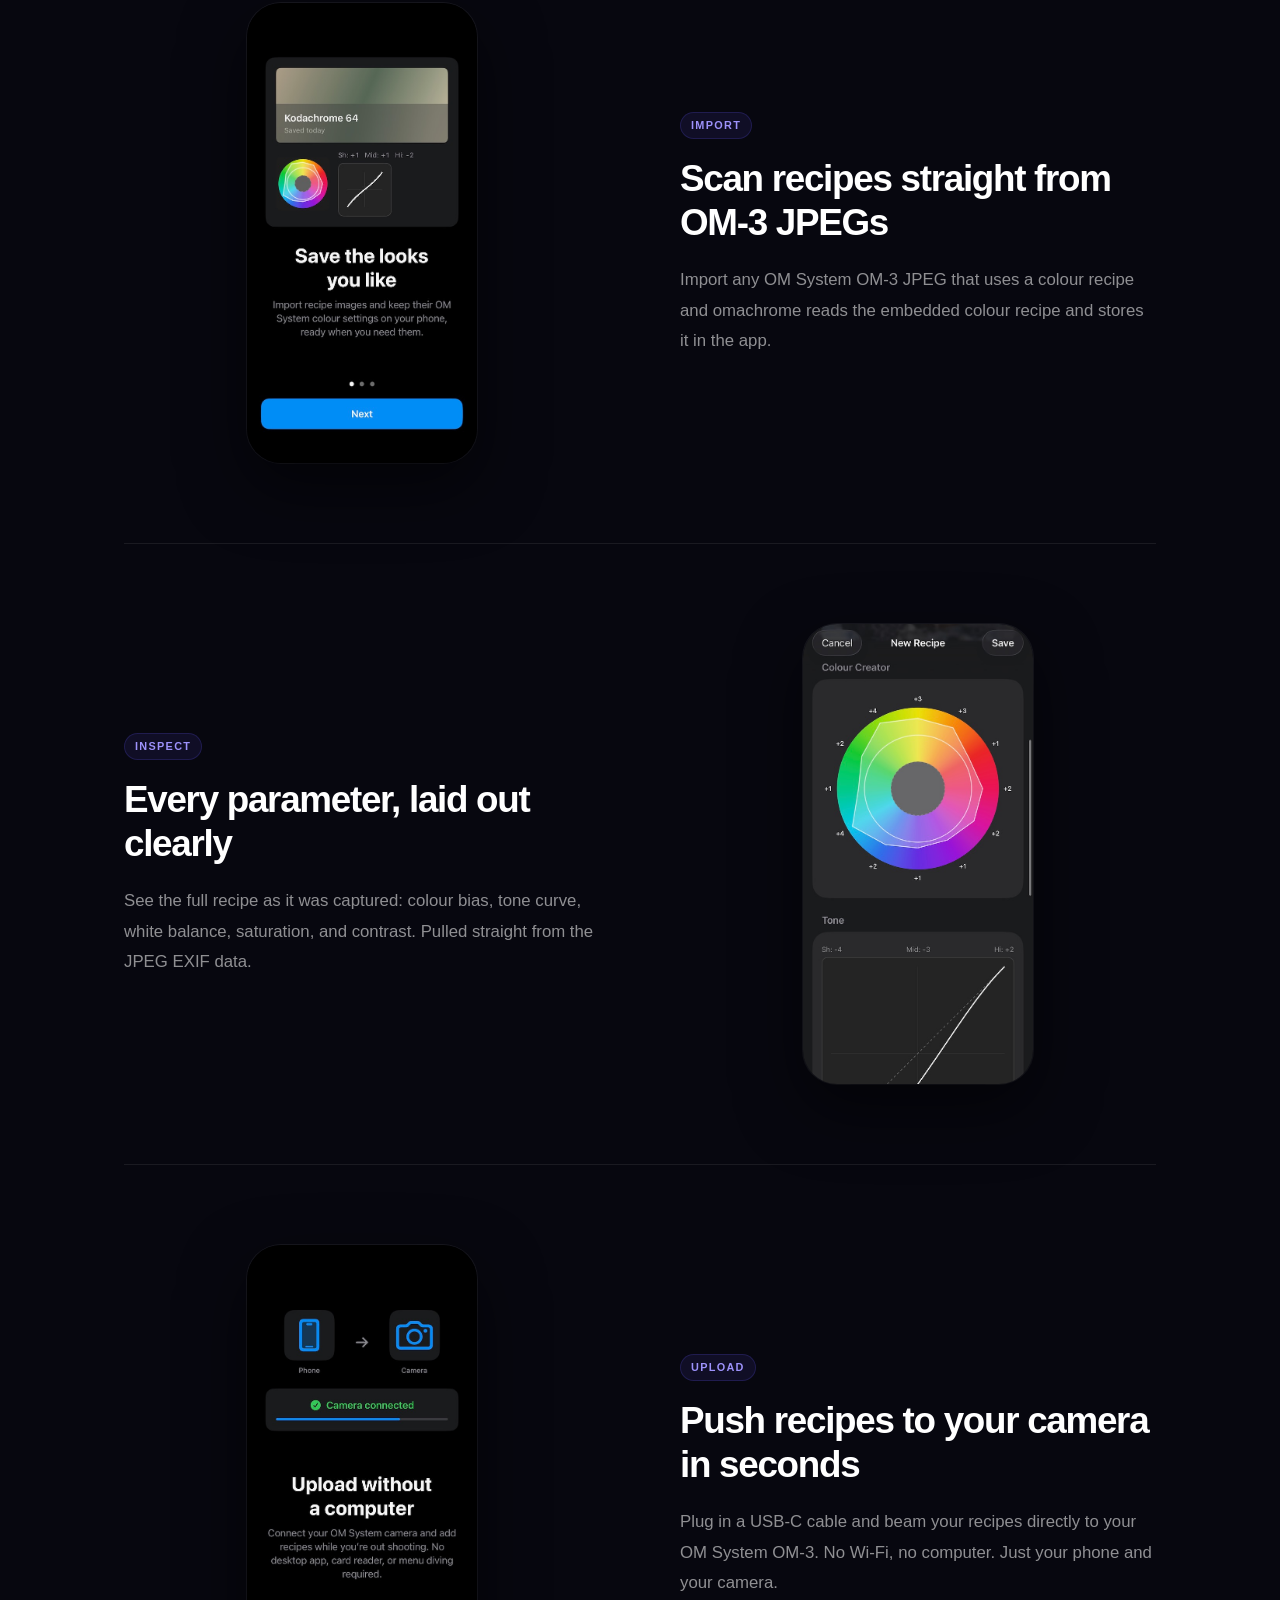
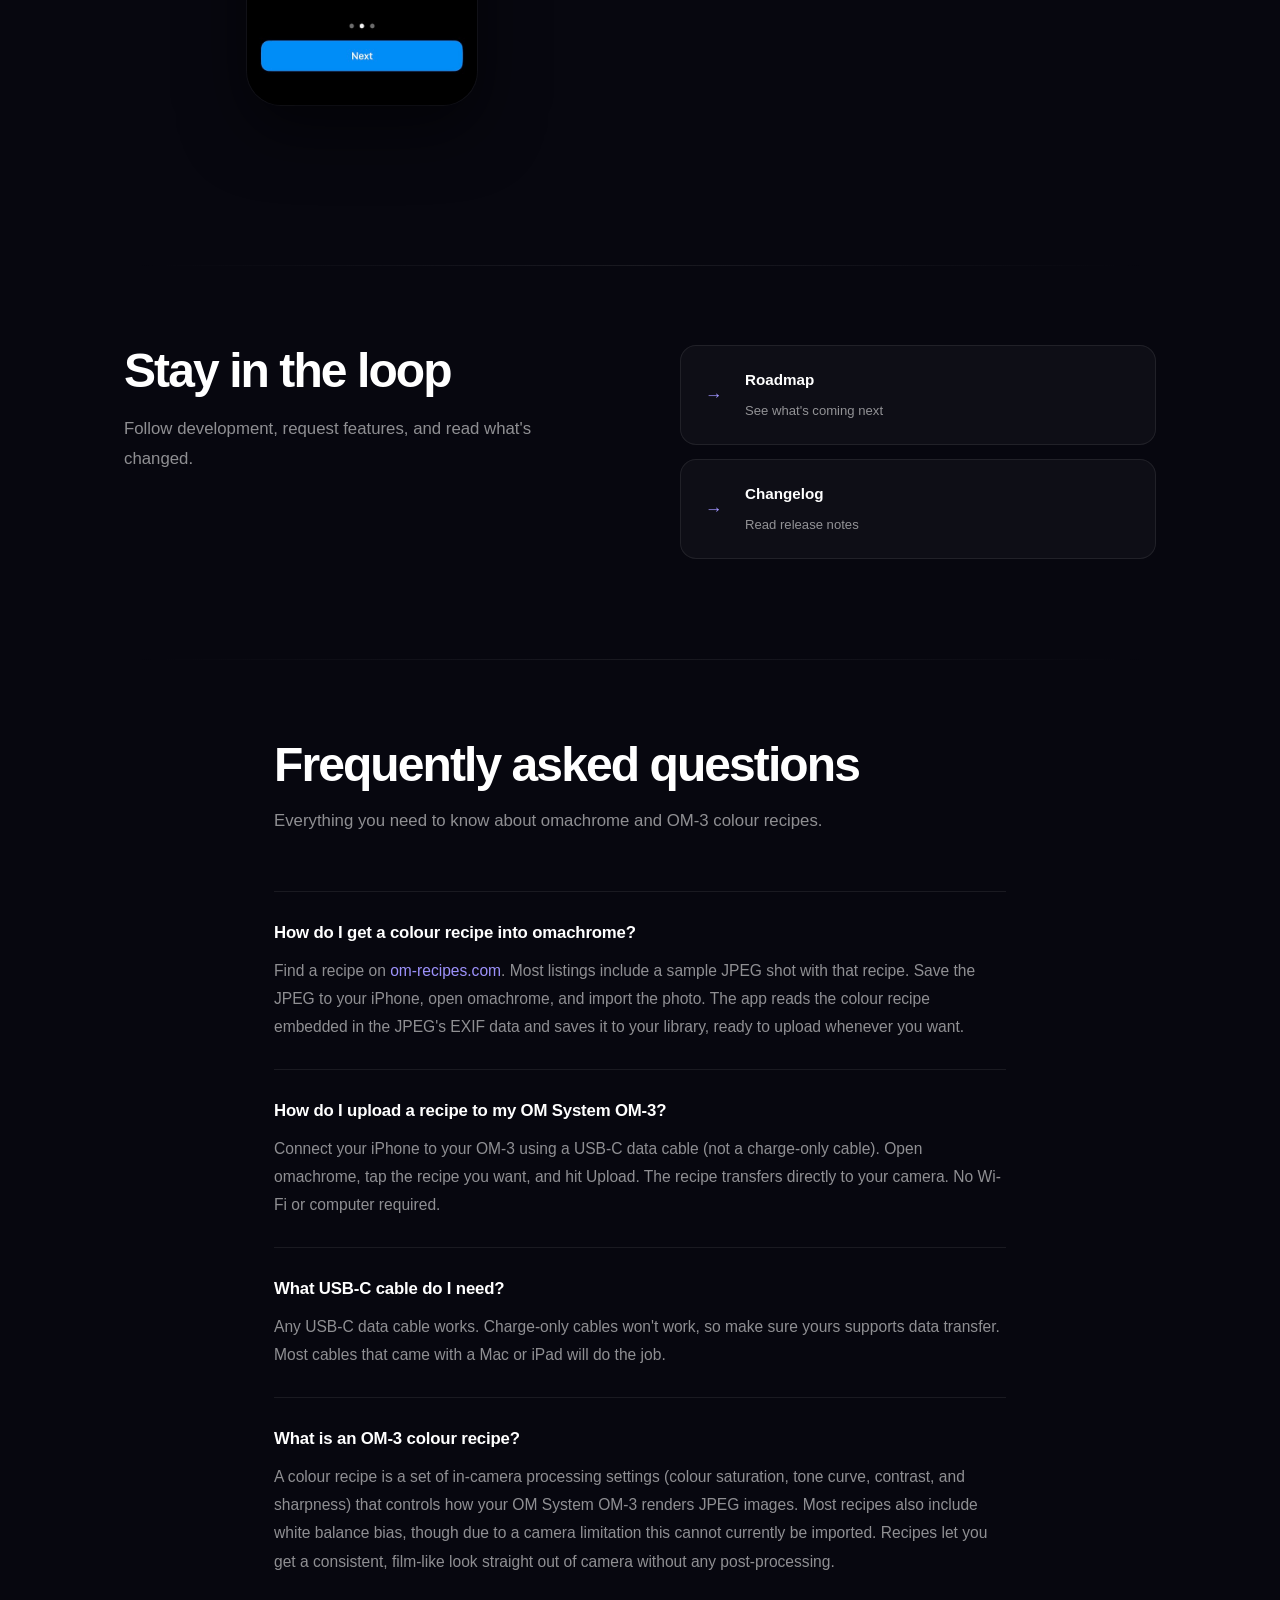
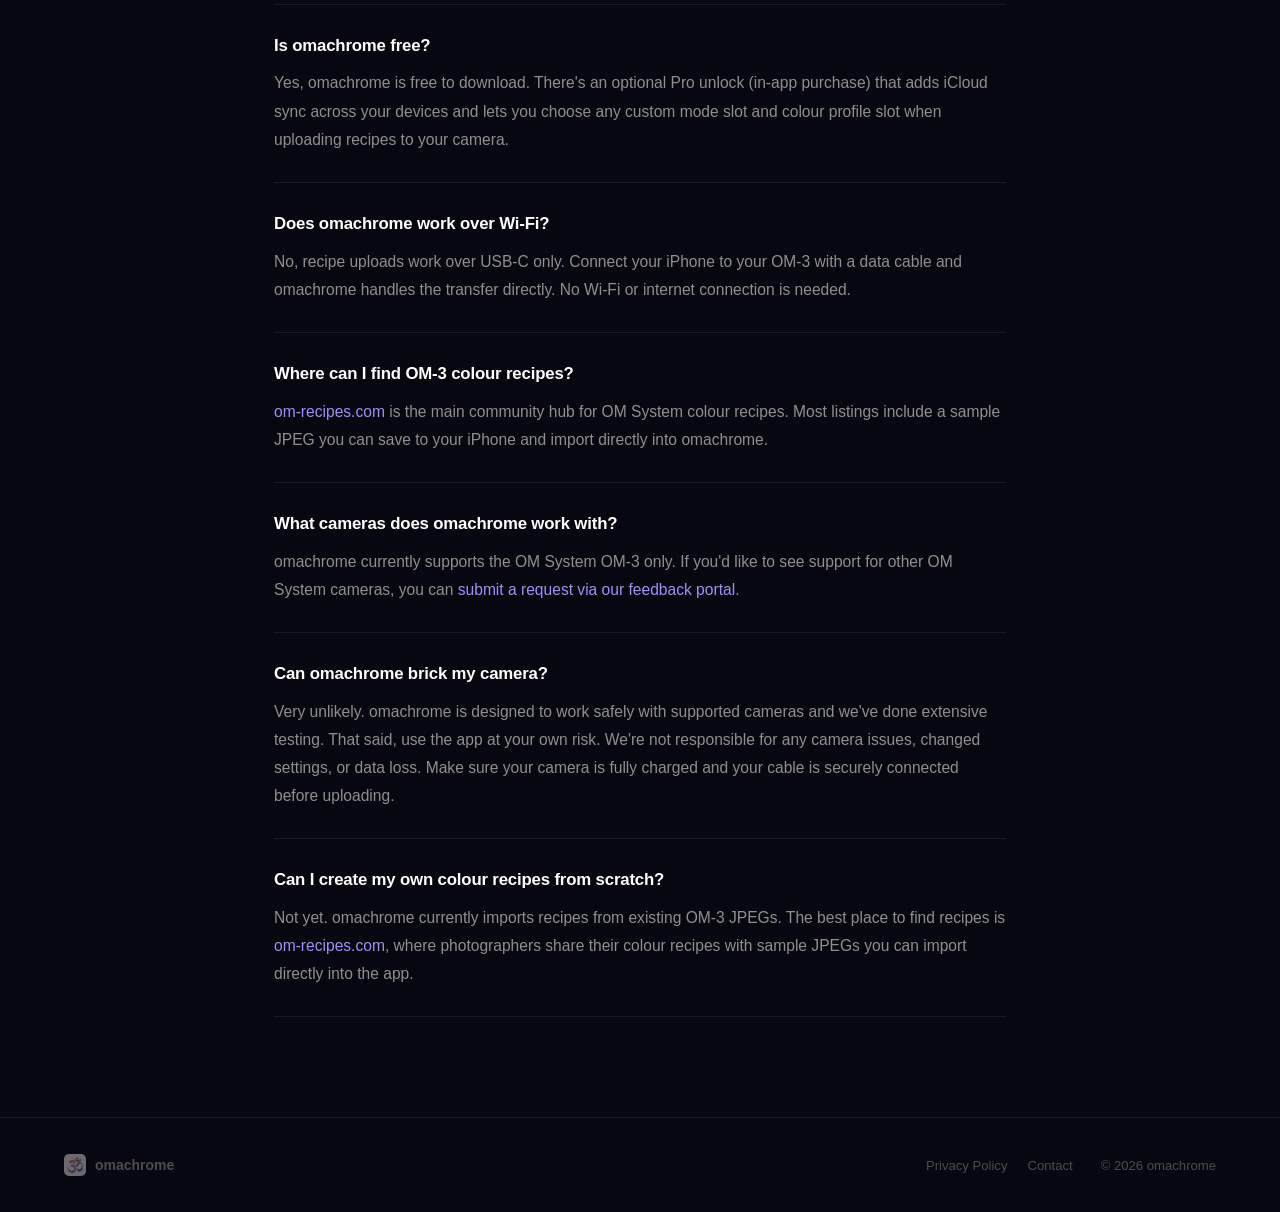
==== commit 159943a6: "Add Android beta sign-up to hero and newsletter - Add 'Android coming soon' pill badge alongside the" ====
--- a/index.html
+++ b/index.html
@@ -166,9 +166,15 @@
 
             <div class="hero-inner">
                 <div class="hero-content">
-                    <div class="hero-badge">
-                        <span class="badge-dot"></span>
-                        Available on iOS
+                    <div class="hero-badges">
+                        <div class="hero-badge">
+                            <span class="badge-dot"></span>
+                            Available on iOS
+                        </div>
+                        <div class="hero-badge hero-badge--upcoming">
+                            <span class="badge-dot badge-dot--static"></span>
+                            Android coming soon
+                        </div>
                     </div>
 
                     <h1 class="hero-title">
@@ -189,16 +195,22 @@
                                 <strong>App Store</strong>
                             </div>
                         </a>
+                        <button class="cta-button-android" id="android-beta-btn">
+                            <svg class="android-icon" viewBox="0 0 20 20" width="18" height="18" fill="currentColor">
+                                <path d="M14.13 6.26 15.5 3.8a.4.4 0 0 0-.7-.4l-1.4 2.43A7.46 7.46 0 0 0 10 5.25c-1.17 0-2.27.28-3.22.7L5.37 3.4a.4.4 0 1 0-.7.4l1.37 2.46A6.5 6.5 0 0 0 3.5 11.5h13a6.5 6.5 0 0 0-2.37-5.24zM7.5 9.5a.75.75 0 1 1 0-1.5.75.75 0 0 1 0 1.5zm5 0a.75.75 0 1 1 0-1.5.75.75 0 0 1 0 1.5z"/>
+                            </svg>
+                            Sign up for Android beta
+                        </button>
                     </div>
                 </div>
 
                 <div class="hero-visual">
                     <div class="phones-showcase">
                         <div class="phone phone-back">
-                            <img src="/img/app-screenshots/app-recipe-add-colour-wheel.jpeg" alt="omachrome colour wheel editor showing OM-3 recipe parameters">
+                            <img src="/img/app-screenshots/android-new-recipe.png" alt="omachrome colour wheel editor showing OM-3 recipe parameters">
                         </div>
                         <div class="phone phone-front">
-                            <img src="/img/app-screenshots/app-home-with-recipes.jpeg" alt="omachrome recipe library with saved OM System OM-3 colour recipes">
+                            <img src="/img/app-screenshots/android-push-to-camera.png" alt="omachrome push to camera screen with custom mode and white balance selection">
                         </div>
                         <div class="phones-glow"></div>
                     </div>
@@ -211,13 +223,22 @@
         </section>
 
         <!-- Newsletter -->
-        <section class="newsletter-section">
+        <section class="newsletter-section" id="newsletter">
             <div class="newsletter-inner">
                 <h2 class="newsletter-title">Stay in the loop</h2>
                 <p class="newsletter-subtitle">
                     Sign up for occasional updates on new features, tips, and what's coming next.
                 </p>
                 <form class="newsletter-form" id="newsletter-form" novalidate>
+                    <label class="android-checkbox-label" for="android-beta-check-input">
+                        <input type="checkbox" id="android-beta-check-input" class="android-checkbox-input">
+                        <span class="android-checkbox-box" id="android-checkbox-box">
+                            <svg class="android-checkbox-mark" viewBox="0 0 12 10" fill="none" xmlns="http://www.w3.org/2000/svg">
+                                <path d="M1 5L4.5 8.5L11 1.5" stroke="white" stroke-width="2" stroke-linecap="round" stroke-linejoin="round"/>
+                            </svg>
+                        </span>
+                        <span class="android-checkbox-text">I want to beta test the Android app</span>
+                    </label>
                     <div class="newsletter-row">
                         <input
                             type="email"
@@ -236,7 +257,7 @@
                 </form>
                 <div class="newsletter-feedback newsletter-success" id="newsletter-success" hidden>
                     <svg viewBox="0 0 20 20" fill="none" width="18" height="18"><circle cx="10" cy="10" r="9" stroke="currentColor" stroke-width="1.5"/><path d="M6.5 10.5l2.5 2.5 4.5-5" stroke="currentColor" stroke-width="1.5" stroke-linecap="round" stroke-linejoin="round"/></svg>
-                    You're on the list. We'll be in touch.
+                    <span id="newsletter-success-text">You're on the list. We'll be in touch.</span>
                 </div>
                 <div class="newsletter-feedback newsletter-error" id="newsletter-error" hidden>
                     Something went wrong. <a href="mailto:hello@omachrome.com">Email us</a> and we'll sort it.
--- a/css/style.css
+++ b/css/style.css
@@ -196,6 +196,15 @@
 }
 
 /* Badge */
+.hero-badges {
+    display: flex;
+    align-items: center;
+    gap: 8px;
+    flex-wrap: wrap;
+    margin-bottom: 28px;
+    animation: fade-up 0.6s var(--ease) 0.1s both;
+}
+
 .hero-badge {
     display: inline-flex;
     align-items: center;
@@ -204,13 +213,23 @@
     border: 1px solid rgba(97, 85, 245, 0.22);
     border-radius: 100px;
     padding: 5px 13px;
-    margin-bottom: 28px;
     font-size: 0.72rem;
     font-weight: 700;
     color: var(--accent-2);
     letter-spacing: 0.08em;
     text-transform: uppercase;
-    animation: fade-up 0.6s var(--ease) 0.1s both;
+}
+
+.hero-badge--upcoming {
+    background: rgba(255, 255, 255, 0.04);
+    border-color: rgba(255, 255, 255, 0.1);
+    color: var(--text-3);
+}
+
+.badge-dot--static {
+    background: var(--text-3);
+    animation: none;
+    box-shadow: none;
 }
 
 .badge-dot {
@@ -253,8 +272,12 @@
     animation: fade-up 0.6s var(--ease) 0.3s both;
 }
 
-/* App Store button */
+/* CTA buttons row */
 .hero-cta {
+    display: flex;
+    align-items: center;
+    gap: 14px;
+    flex-wrap: nowrap;
     animation: fade-up 0.6s var(--ease) 0.4s both;
 }
 
@@ -269,6 +292,7 @@
     font-weight: 600;
     transition: var(--t);
     cursor: pointer;
+    flex-shrink: 0;
     box-shadow: 0 8px 32px rgba(0, 0, 0, 0.5), 0 0 0 1px rgba(255,255,255,0.08);
 }
 
@@ -281,6 +305,35 @@
 
 .apple-icon { flex-shrink: 0; }
 
+/* Android beta button */
+.cta-button-android {
+    display: inline-flex;
+    align-items: center;
+    align-self: stretch;
+    gap: 10px;
+    padding: 0 20px;
+    background: transparent;
+    color: var(--accent-2);
+    border: 1.5px solid var(--border-hi);
+    border-radius: 14px;
+    font-size: 0.9rem;
+    font-weight: 600;
+    font-family: inherit;
+    cursor: pointer;
+    white-space: nowrap;
+    transition: var(--t);
+}
+
+.cta-button-android:hover {
+    background: rgba(97, 85, 245, 0.12);
+    border-color: var(--accent);
+    color: var(--text-1);
+    transform: translateY(-3px);
+    box-shadow: 0 8px 32px rgba(97, 85, 245, 0.25);
+}
+
+.android-icon { flex-shrink: 0; }
+
 .cta-text {
     display: flex;
     flex-direction: column;
@@ -293,6 +346,7 @@
     font-weight: 400;
     opacity: 0.65;
     letter-spacing: 0.03em;
+    white-space: nowrap;
 }
 
 .cta-text strong {
@@ -725,6 +779,90 @@
     color: var(--text-3);
 }
 
+/* Android beta checkbox */
+.android-checkbox-label {
+    display: flex;
+    align-items: center;
+    gap: 11px;
+    margin-bottom: 20px;
+    cursor: pointer;
+    user-select: none;
+    text-align: left;
+}
+
+.android-checkbox-input {
+    position: absolute;
+    opacity: 0;
+    width: 0;
+    height: 0;
+    pointer-events: none;
+}
+
+.android-checkbox-box {
+    position: relative;
+    flex-shrink: 0;
+    width: 22px;
+    height: 22px;
+    border: 1.5px solid var(--border);
+    border-radius: 6px;
+    background: rgba(255, 255, 255, 0.04);
+    display: flex;
+    align-items: center;
+    justify-content: center;
+    transition: background 0.25s var(--ease), border-color 0.25s var(--ease), box-shadow 0.25s var(--ease), transform 0.2s var(--ease);
+}
+
+.android-checkbox-mark {
+    width: 12px;
+    height: 10px;
+    display: block;
+    overflow: visible;
+}
+
+.android-checkbox-mark path {
+    stroke-dasharray: 16;
+    stroke-dashoffset: 16;
+    transition: stroke-dashoffset 0.3s var(--ease) 0.18s;
+}
+
+.android-checkbox-input:checked + .android-checkbox-box,
+.android-checkbox-box.is-checked {
+    background: var(--accent);
+    border-color: var(--accent);
+    box-shadow: 0 0 0 3px rgba(97, 85, 245, 0.22);
+}
+
+.android-checkbox-input:checked + .android-checkbox-box .android-checkbox-mark path,
+.android-checkbox-box.is-checked .android-checkbox-mark path {
+    stroke-dashoffset: 0;
+}
+
+@keyframes checkbox-bounce {
+    0%   { transform: scale(1); }
+    35%  { transform: scale(1.25); }
+    65%  { transform: scale(0.92); }
+    100% { transform: scale(1); }
+}
+
+.android-checkbox-box.is-bouncing {
+    animation: checkbox-bounce 0.38s var(--ease);
+}
+
+.android-checkbox-label:hover .android-checkbox-box {
+    border-color: rgba(97, 85, 245, 0.5);
+}
+
+.android-checkbox-text {
+    font-size: 0.88rem;
+    color: var(--text-2);
+    transition: color 0.2s var(--ease);
+    line-height: 1.4;
+}
+
+.android-checkbox-label:hover .android-checkbox-text {
+    color: var(--text-1);
+}
+
 .newsletter-feedback {
     display: flex;
     align-items: center;
@@ -989,7 +1127,9 @@
     .hero-content { max-width: 100%; }
     .hero-subtitle { max-width: 100%; }
 
-    .hero-cta { justify-content: center; display: flex; }
+    .hero-cta { flex-direction: column; align-items: stretch; }
+    .cta-button { justify-content: center; flex-shrink: 1; }
+    .cta-button-android { align-self: auto; padding: 14px 20px; justify-content: center; }
 
     .phones-showcase { width: 280px; height: 450px; }
     .phone-back  { width: 185px; height: 370px; }
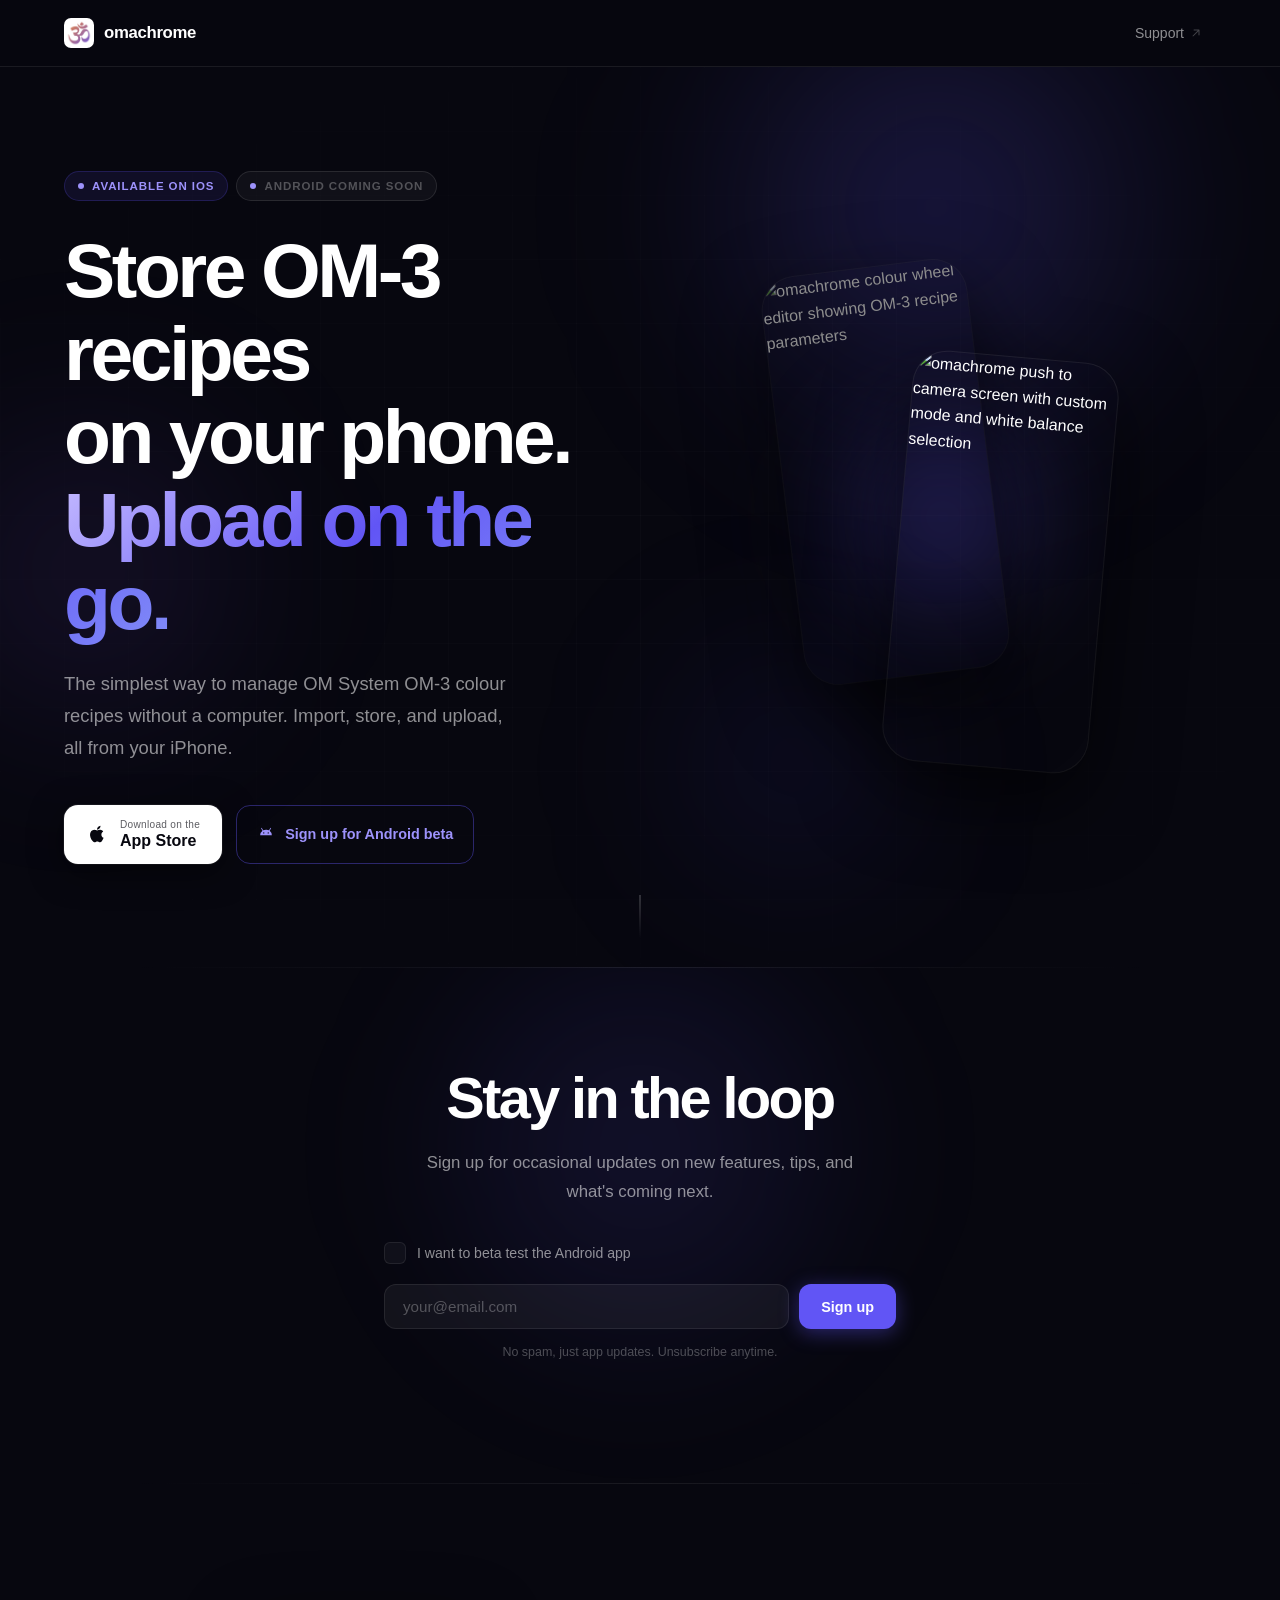
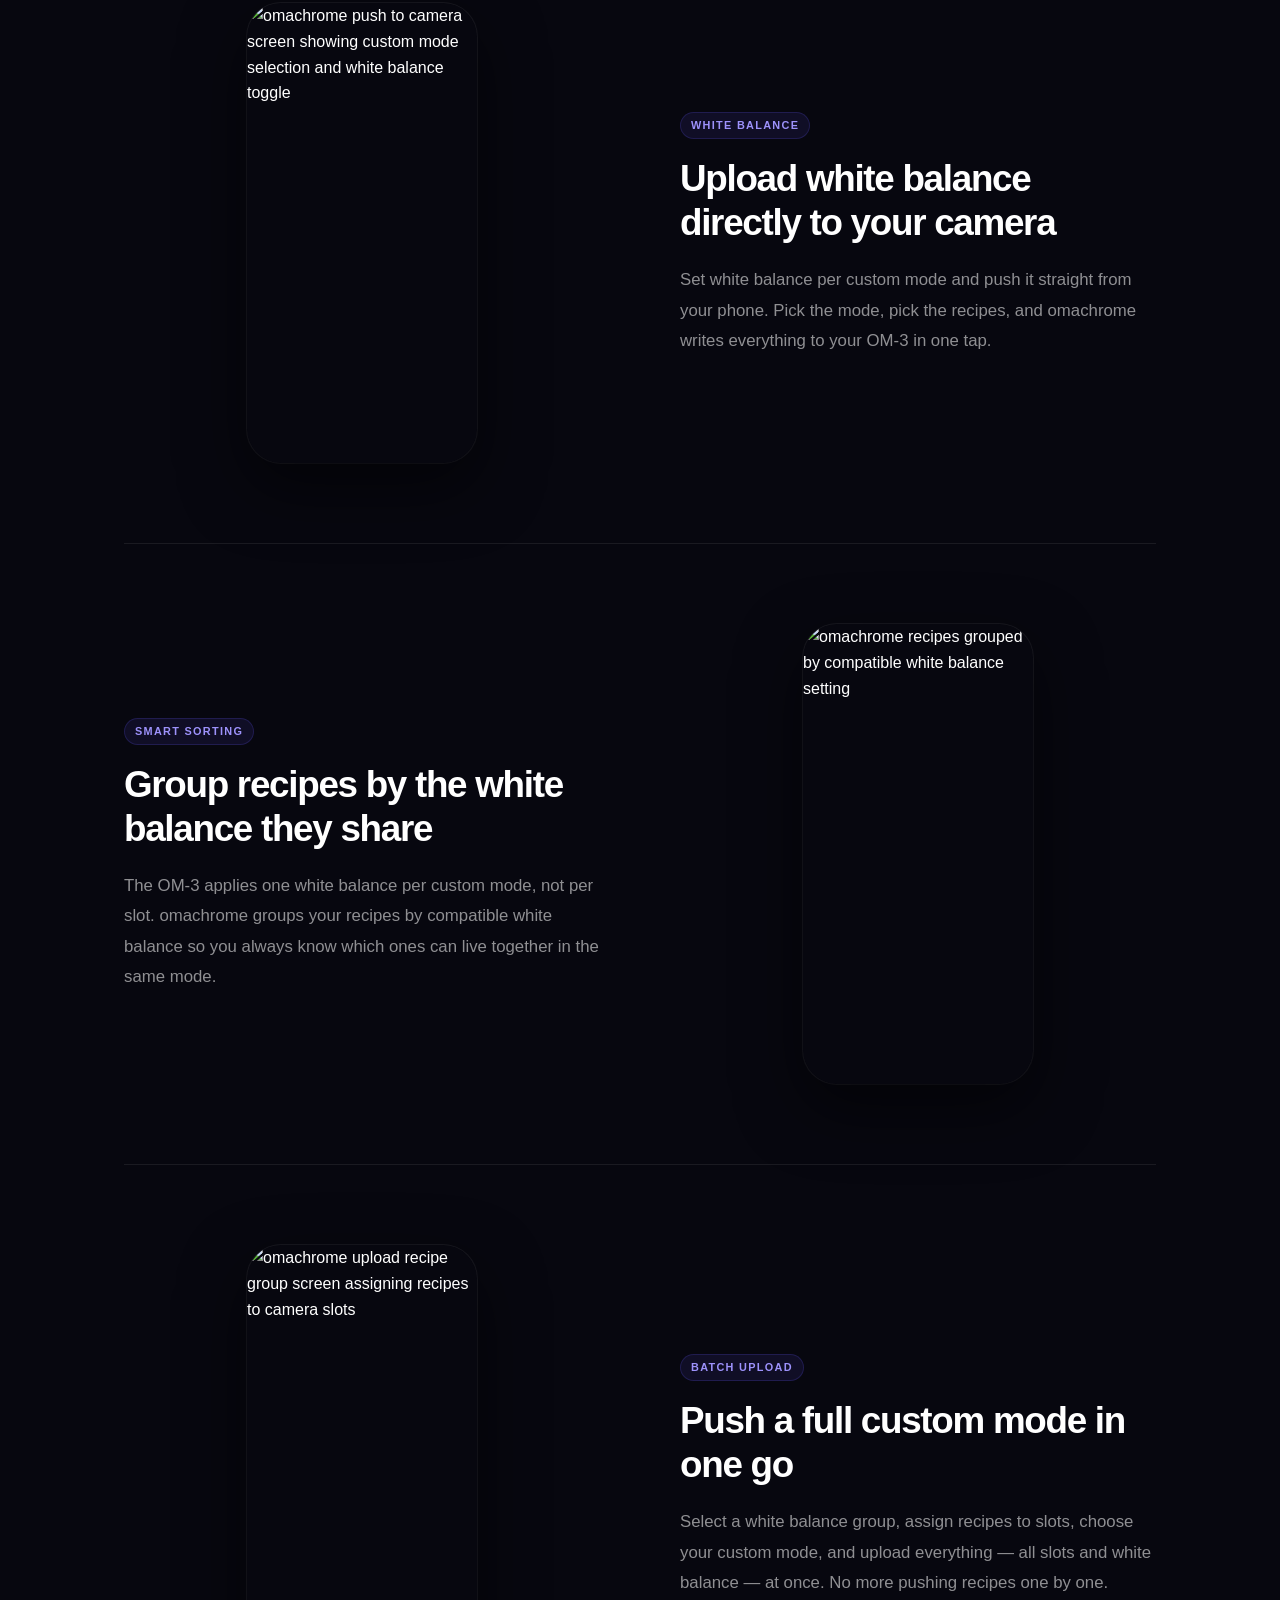
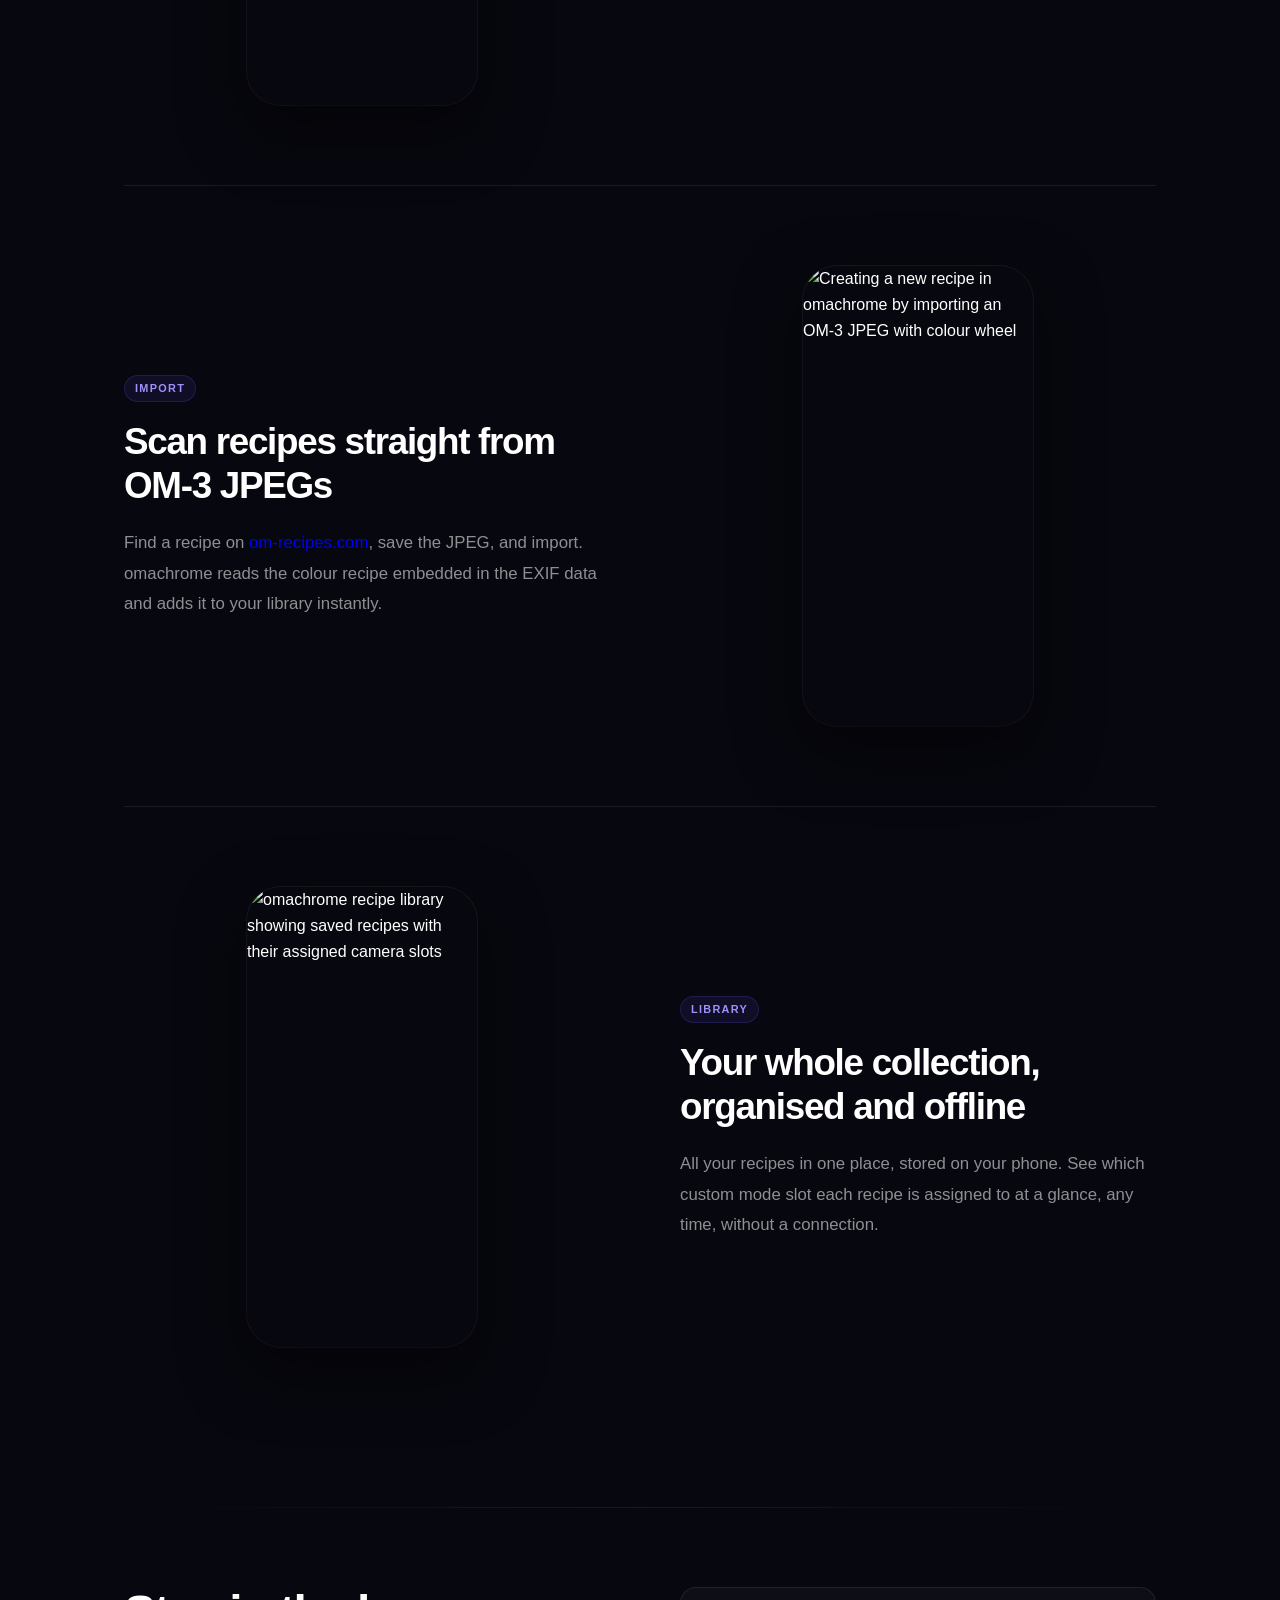
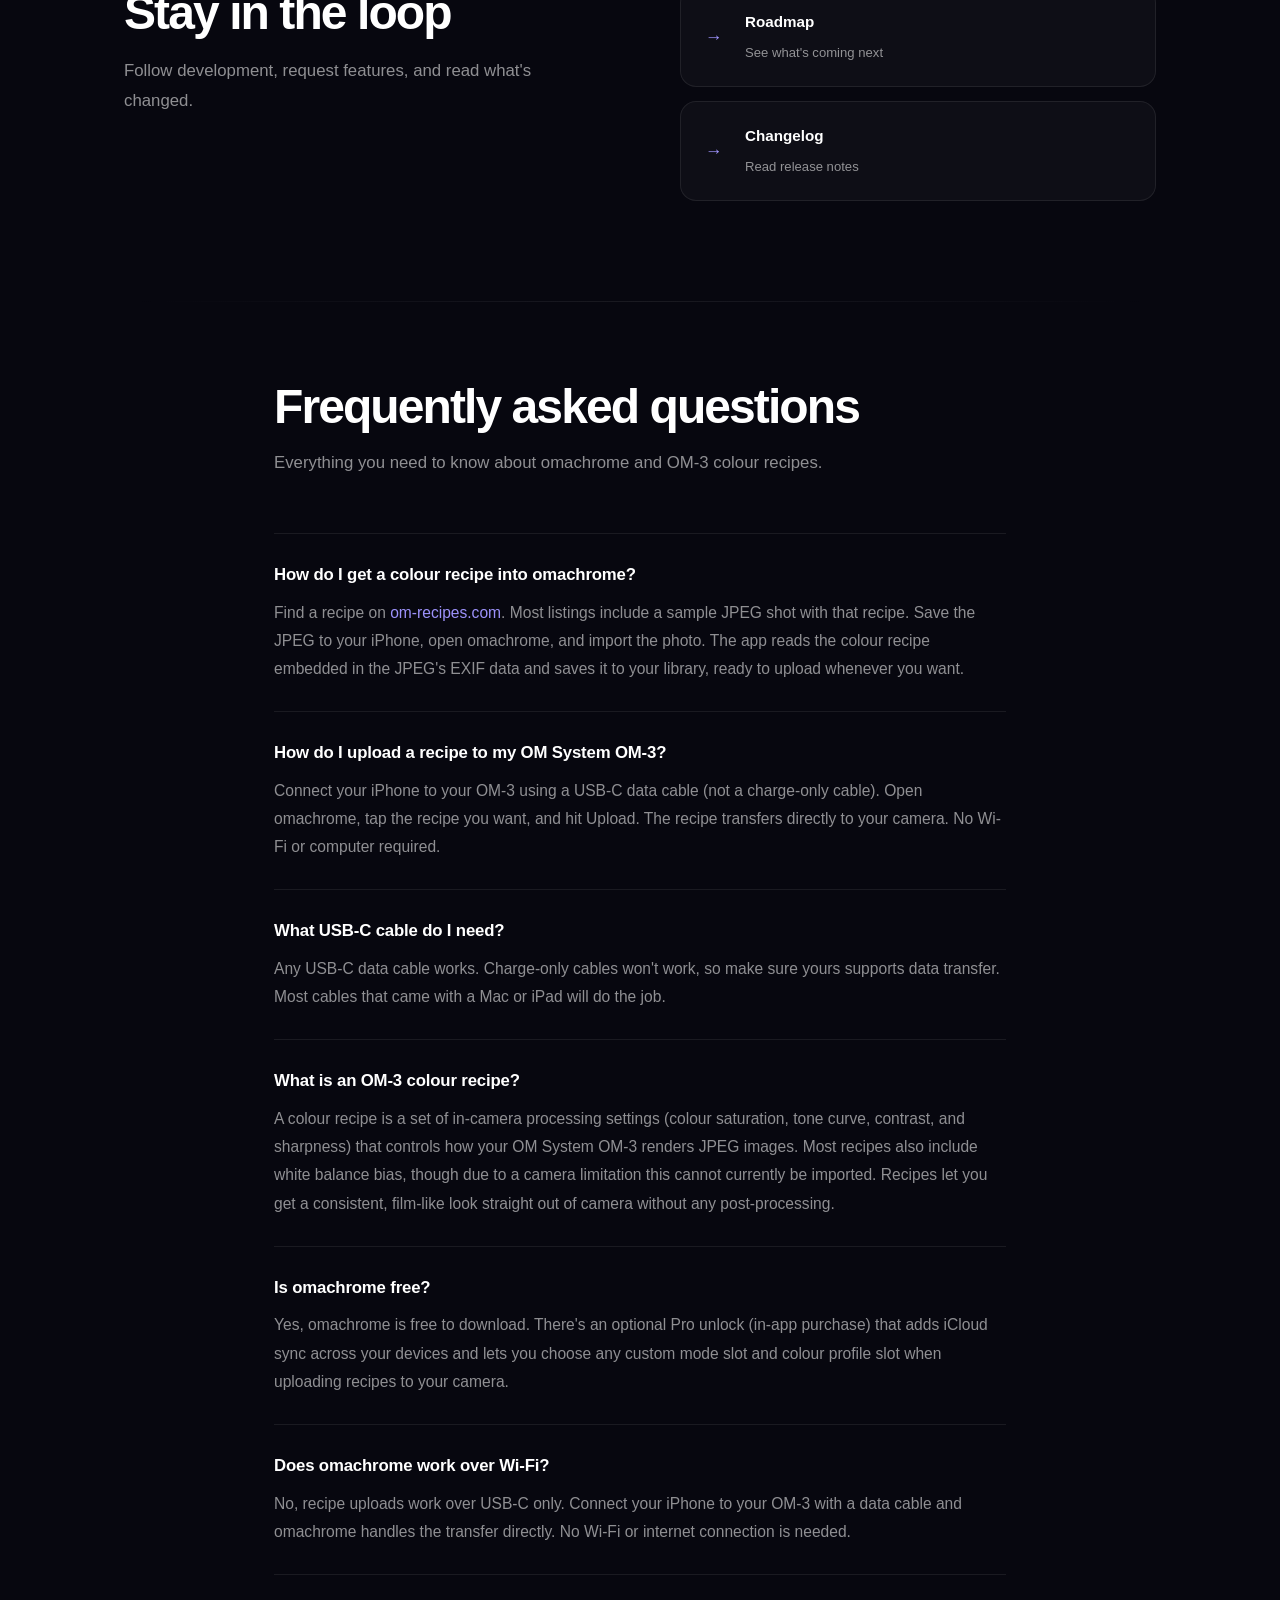
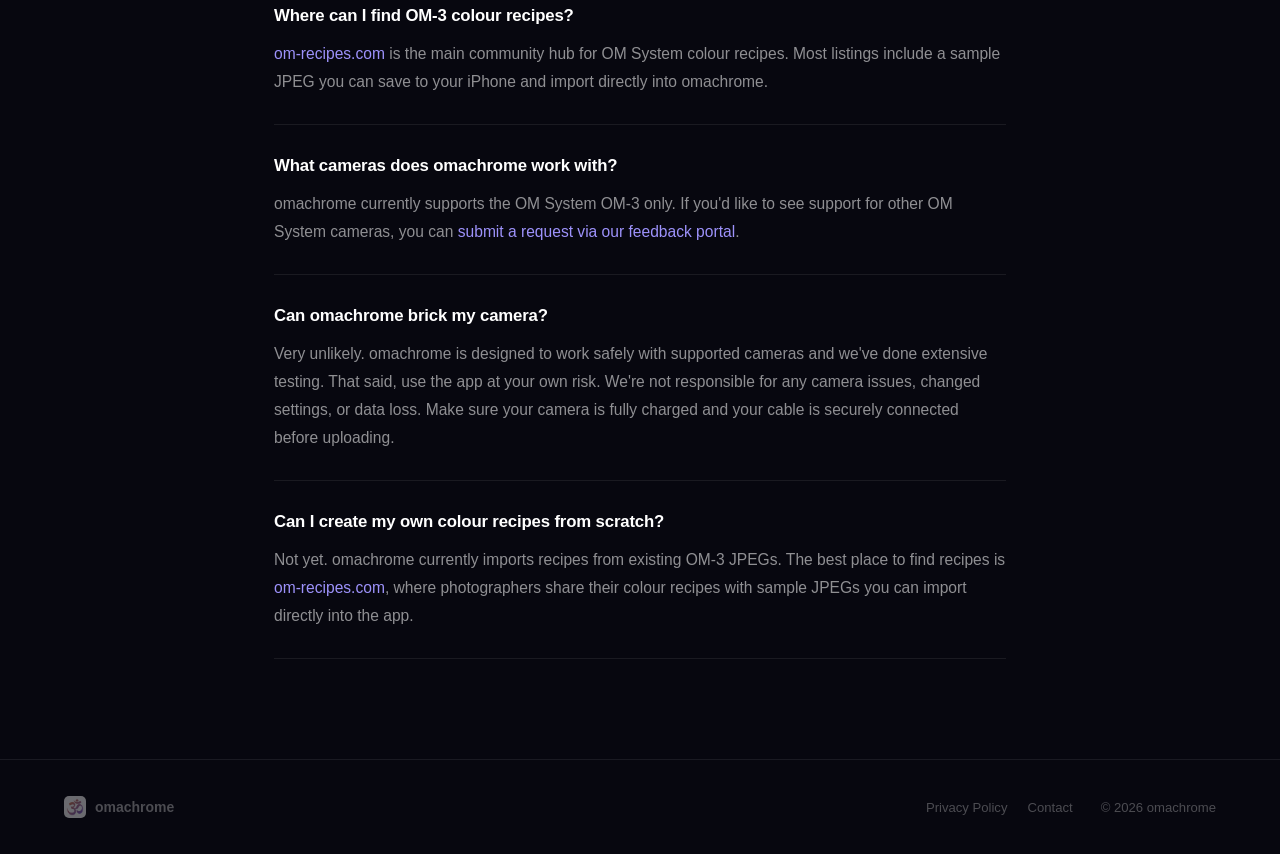
==== commit 0b5cbb94: "Refresh feature section with standout Android capabilities Rewrite the three-feature section into fi" ====
--- a/index.html
+++ b/index.html
@@ -269,45 +269,73 @@
         <section class="features">
             <div class="features-inner">
 
-                <!-- Feature 1 -->
+                <!-- Feature 1: White balance upload (standout) -->
                 <div class="feature-row">
                     <div class="feature-visual">
                         <div class="feature-phone">
-                            <img src="/img/app-screenshots/onboarding_01-save-looks.jpeg" alt="Importing an OM-3 colour recipe from a JPEG in omachrome">
+                            <img src="/img/app-screenshots/android-push-to-camera.png" alt="omachrome push to camera screen showing custom mode selection and white balance toggle">
+                        </div>
+                    </div>
+                    <div class="feature-text">
+                        <span class="feature-label">White Balance</span>
+                        <h3>Upload white balance directly to your camera</h3>
+                        <p>Set white balance per custom mode and push it straight from your phone. Pick the mode, pick the recipes, and omachrome writes everything to your OM-3 in one tap.</p>
+                    </div>
+                </div>
+
+                <!-- Feature 2: Group by white balance (standout) -->
+                <div class="feature-row feature-row--reverse">
+                    <div class="feature-visual">
+                        <div class="feature-phone">
+                            <img src="/img/app-screenshots/android-group-by-white-balance.png" alt="omachrome recipes grouped by compatible white balance setting">
+                        </div>
+                    </div>
+                    <div class="feature-text">
+                        <span class="feature-label">Smart Sorting</span>
+                        <h3>Group recipes by the white balance they share</h3>
+                        <p>The OM-3 applies one white balance per custom mode, not per slot. omachrome groups your recipes by compatible white balance so you always know which ones can live together in the same mode.</p>
+                    </div>
+                </div>
+
+                <!-- Feature 3: Batch upload (standout) -->
+                <div class="feature-row">
+                    <div class="feature-visual">
+                        <div class="feature-phone">
+                            <img src="/img/app-screenshots/android-upload-recipe-group.png" alt="omachrome upload recipe group screen assigning recipes to camera slots">
+                        </div>
+                    </div>
+                    <div class="feature-text">
+                        <span class="feature-label">Batch Upload</span>
+                        <h3>Push a full custom mode in one go</h3>
+                        <p>Select a white balance group, assign recipes to slots, choose your custom mode, and upload everything — all slots and white balance — at once. No more pushing recipes one by one.</p>
+                    </div>
+                </div>
+
+                <!-- Feature 4: Import -->
+                <div class="feature-row feature-row--reverse">
+                    <div class="feature-visual">
+                        <div class="feature-phone">
+                            <img src="/img/app-screenshots/android-new-recipe.png" alt="Creating a new recipe in omachrome by importing an OM-3 JPEG with colour wheel">
                         </div>
                     </div>
                     <div class="feature-text">
                         <span class="feature-label">Import</span>
                         <h3>Scan recipes straight from OM-3 JPEGs</h3>
-                        <p>Import any OM System OM-3 JPEG that uses a colour recipe and omachrome reads the embedded colour recipe and stores it in the app.</p>
-                    </div>
-                </div>
-
-                <!-- Feature 2 -->
-                <div class="feature-row feature-row--reverse">
-                    <div class="feature-visual">
-                        <div class="feature-phone">
-                            <img src="/img/app-screenshots/app-recipe-add-colour-wheel.jpeg" alt="OM-3 colour recipe details in omachrome showing tone curve and colour bias">
-                        </div>
-                    </div>
-                    <div class="feature-text">
-                        <span class="feature-label">Inspect</span>
-                        <h3>Every parameter, laid out clearly</h3>
-                        <p>See the full recipe as it was captured: colour bias, tone curve, white balance, saturation, and contrast. Pulled straight from the JPEG EXIF data.</p>
-                    </div>
-                </div>
-
-                <!-- Feature 3 -->
+                        <p>Find a recipe on <a href="https://om-recipes.com" target="_blank" rel="noopener noreferrer">om-recipes.com</a>, save the JPEG, and import. omachrome reads the colour recipe embedded in the EXIF data and adds it to your library instantly.</p>
+                    </div>
+                </div>
+
+                <!-- Feature 5: Library -->
                 <div class="feature-row">
                     <div class="feature-visual">
                         <div class="feature-phone">
-                            <img src="/img/app-screenshots/onboarding_02-upload.jpeg" alt="Uploading a colour recipe to an OM System OM-3 via USB-C using omachrome">
+                            <img src="/img/app-screenshots/android-recipes-list.png" alt="omachrome recipe library showing saved recipes with their assigned camera slots">
                         </div>
                     </div>
                     <div class="feature-text">
-                        <span class="feature-label">Upload</span>
-                        <h3>Push recipes to your camera in seconds</h3>
-                        <p>Plug in a USB-C cable and beam your recipes directly to your OM System OM-3. No Wi-Fi, no computer. Just your phone and your camera.</p>
+                        <span class="feature-label">Library</span>
+                        <h3>Your whole collection, organised and offline</h3>
+                        <p>All your recipes in one place, stored on your phone. See which custom mode slot each recipe is assigned to at a glance, any time, without a connection.</p>
                     </div>
                 </div>
 
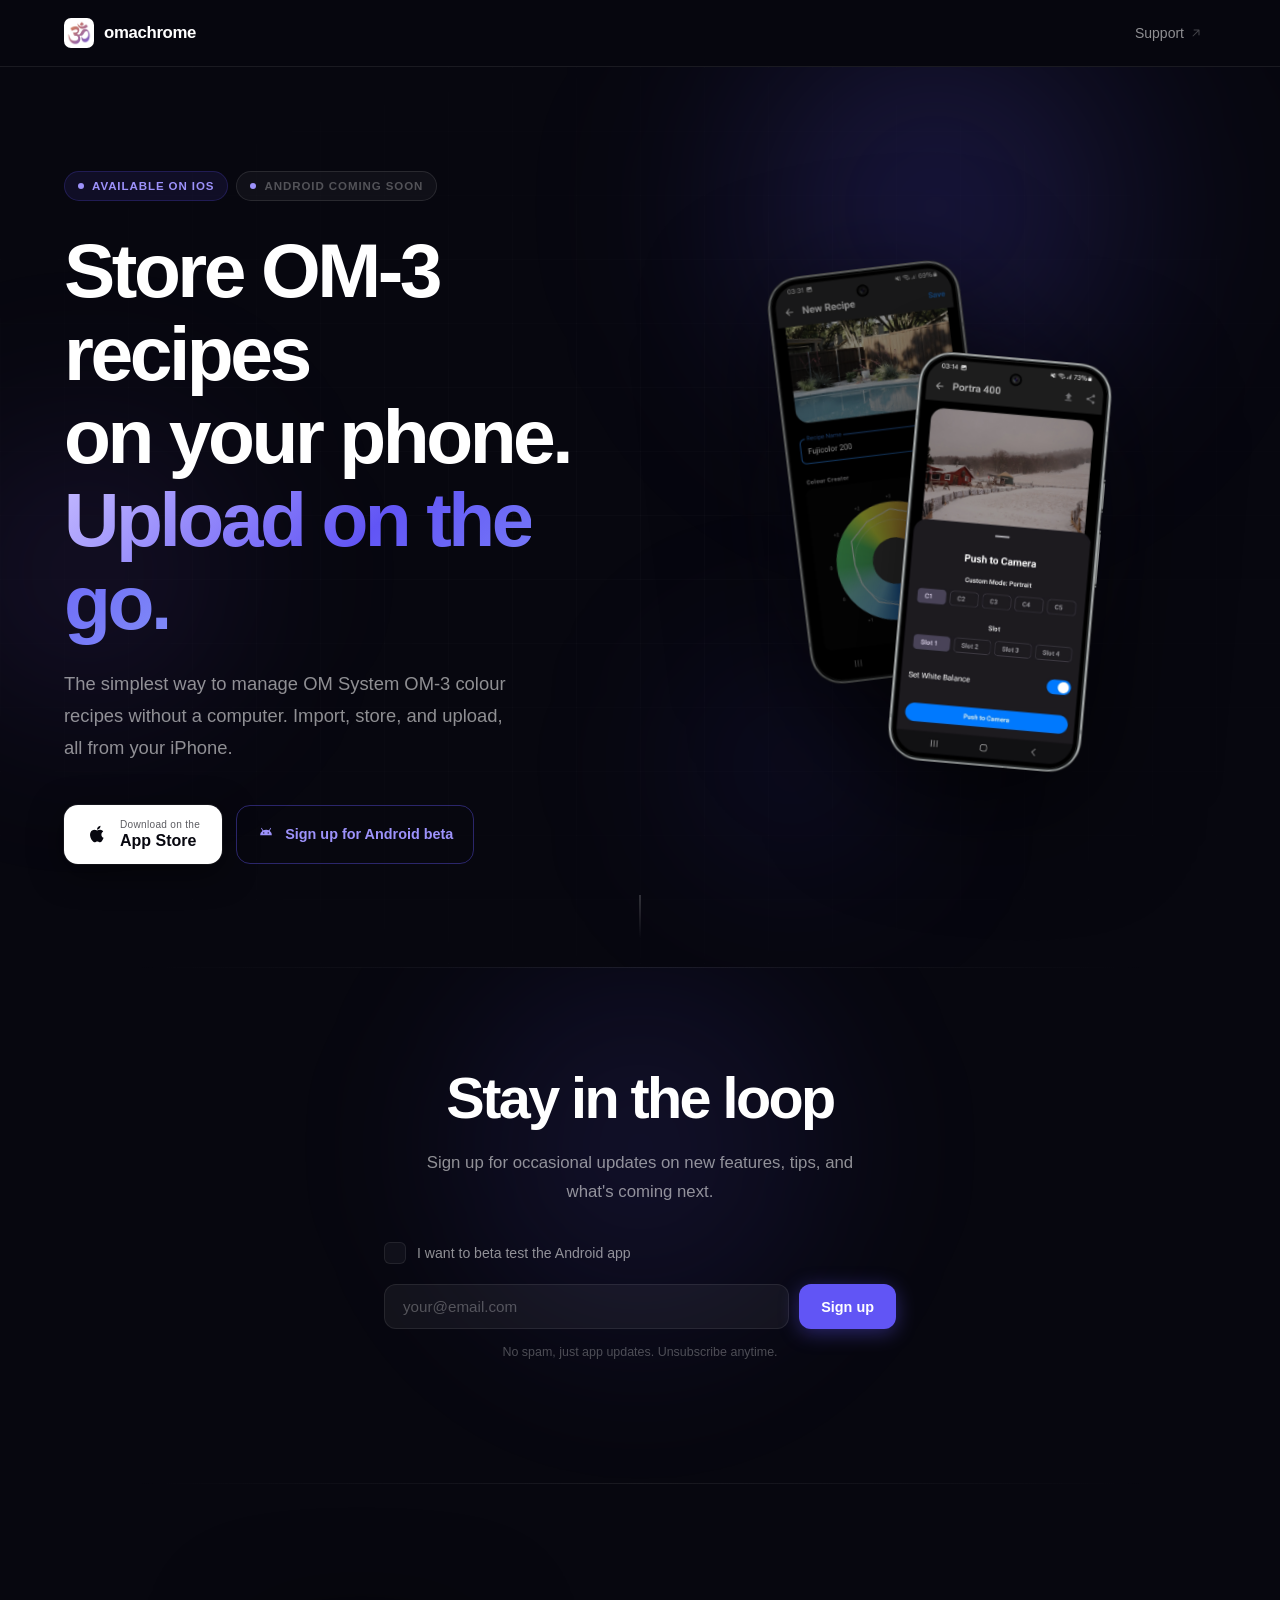
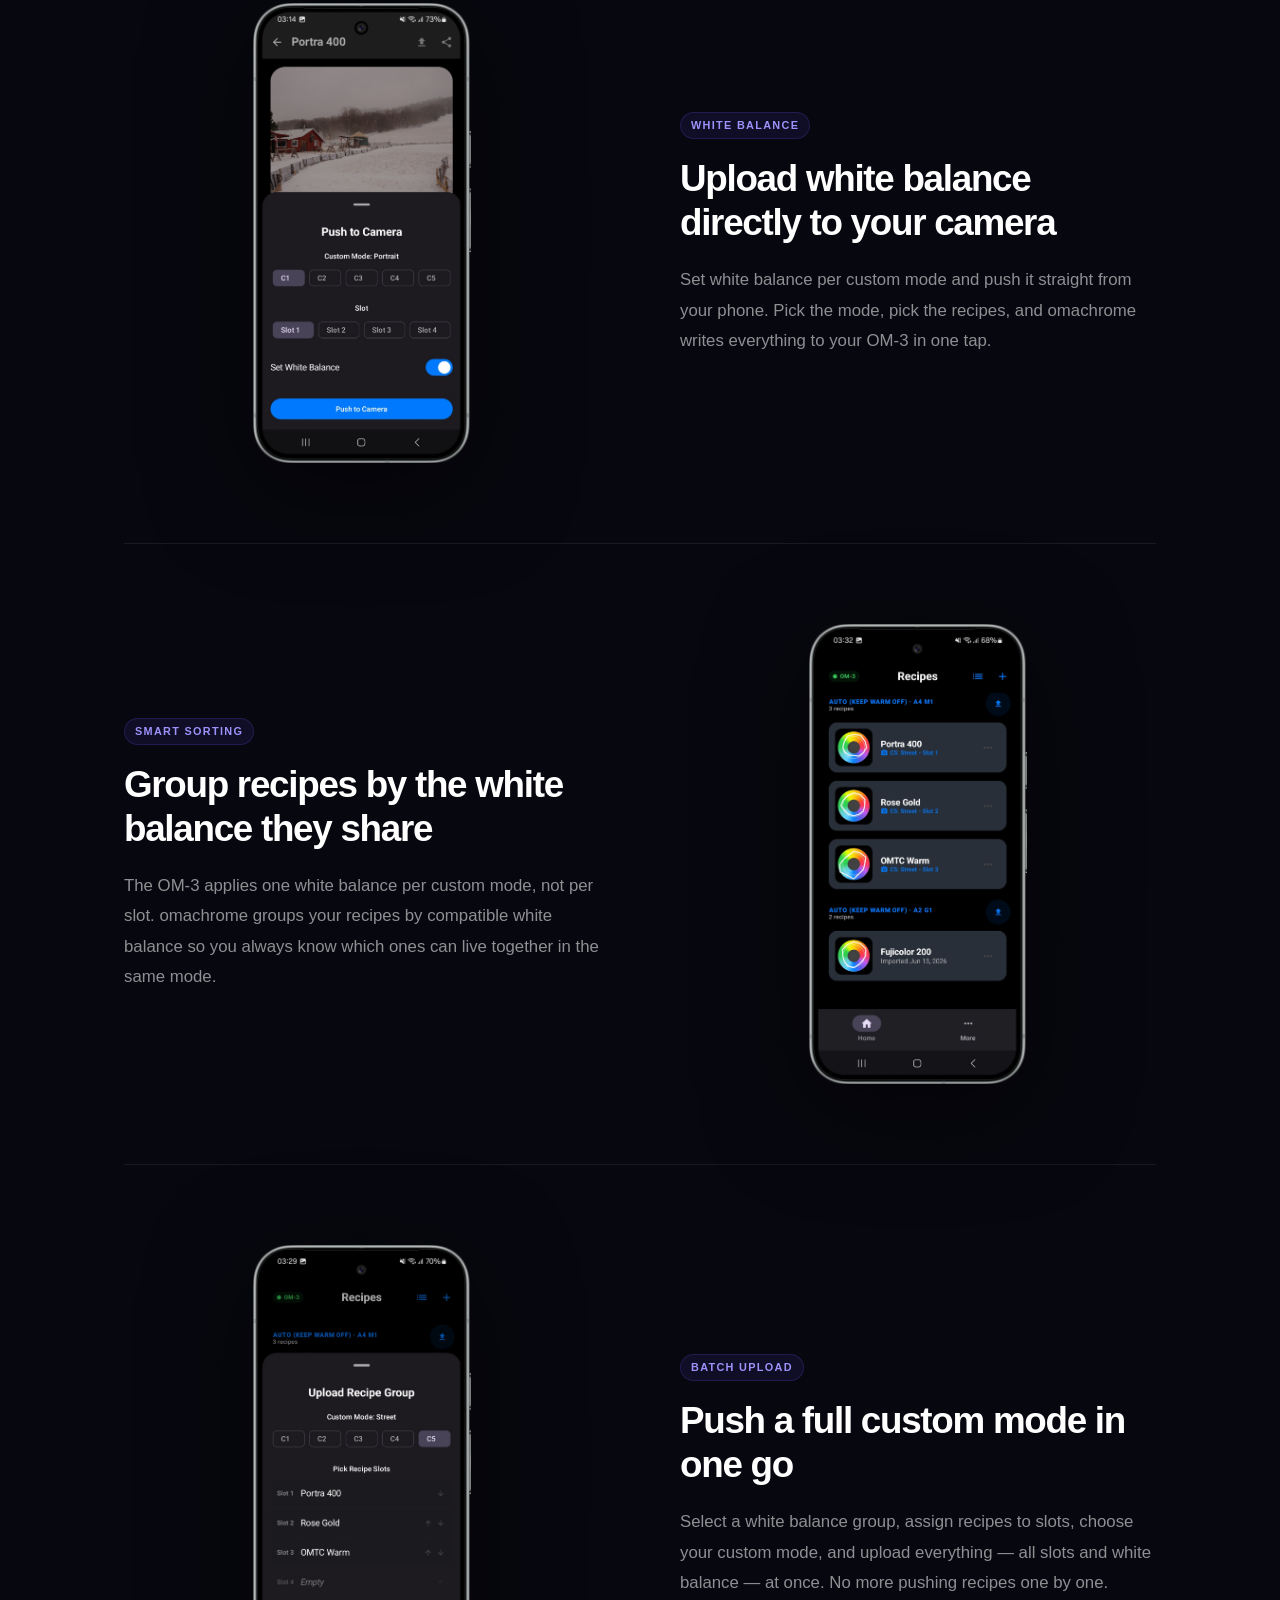
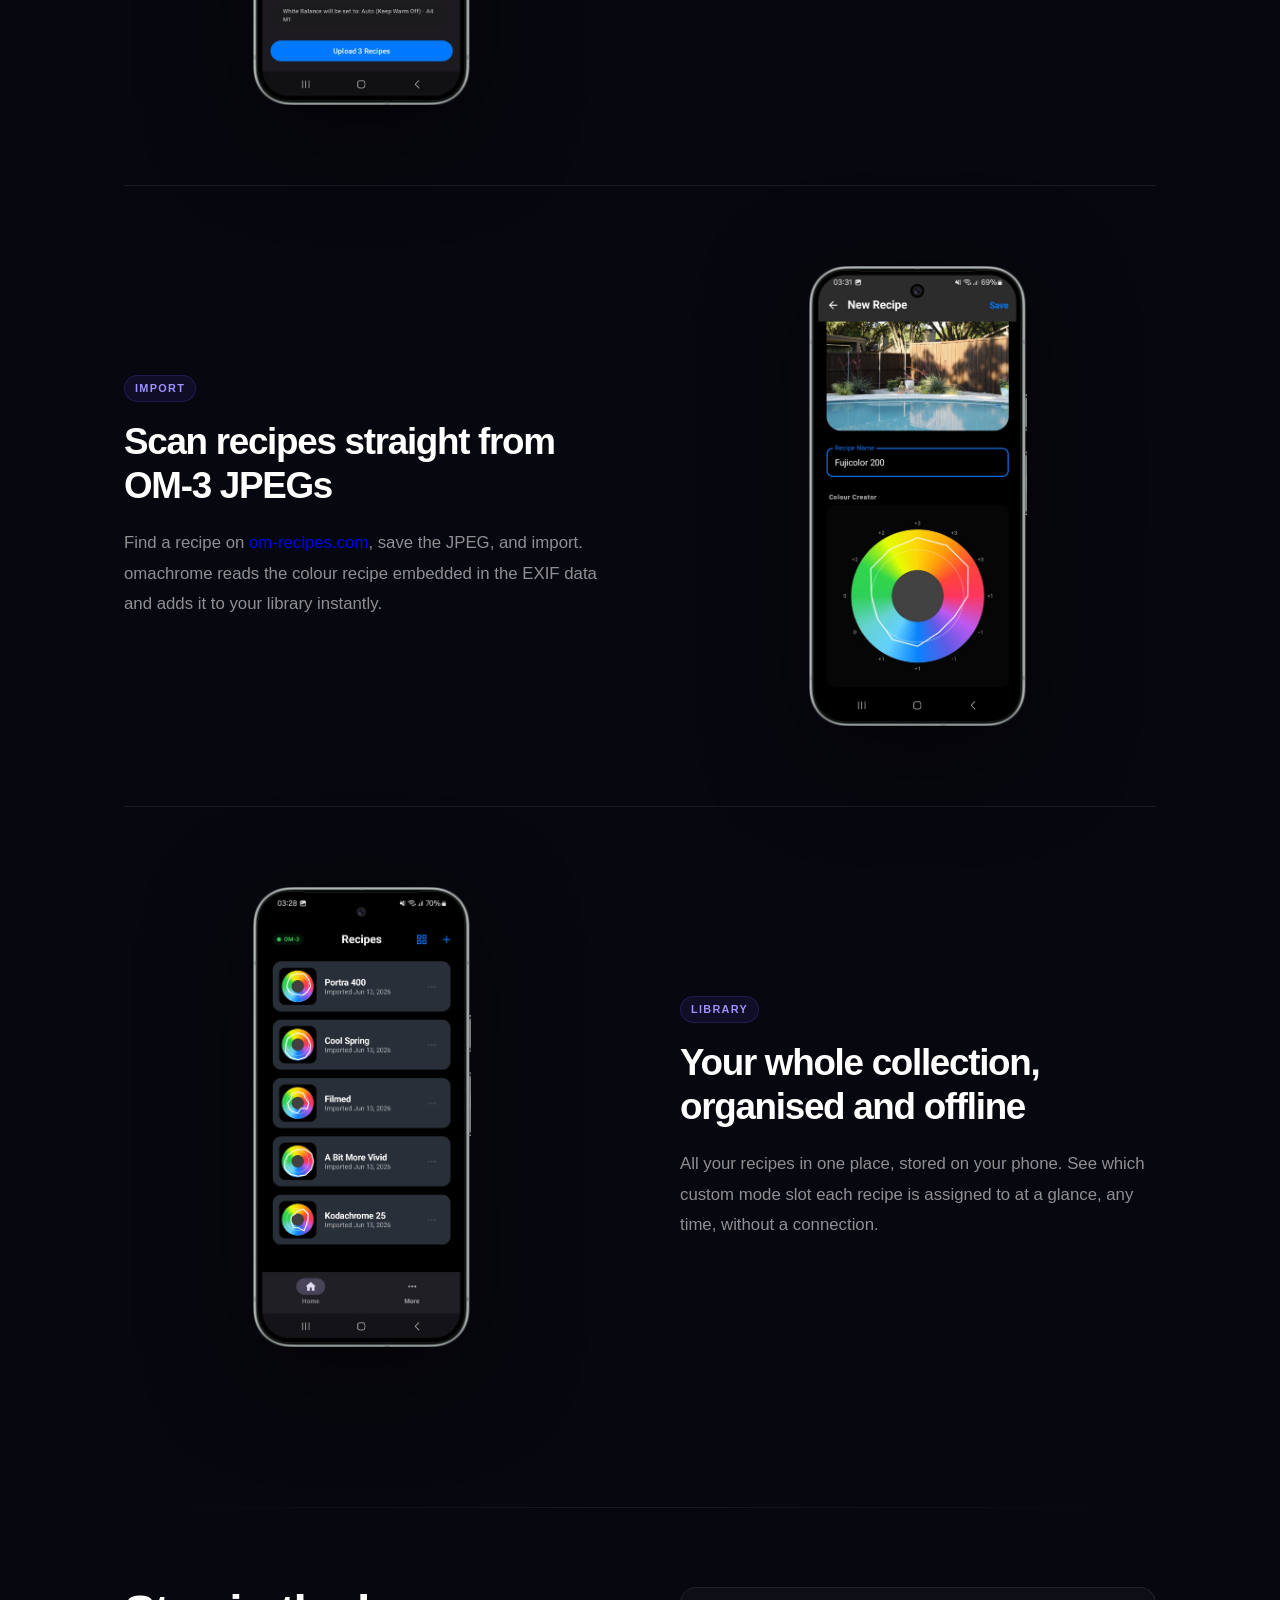
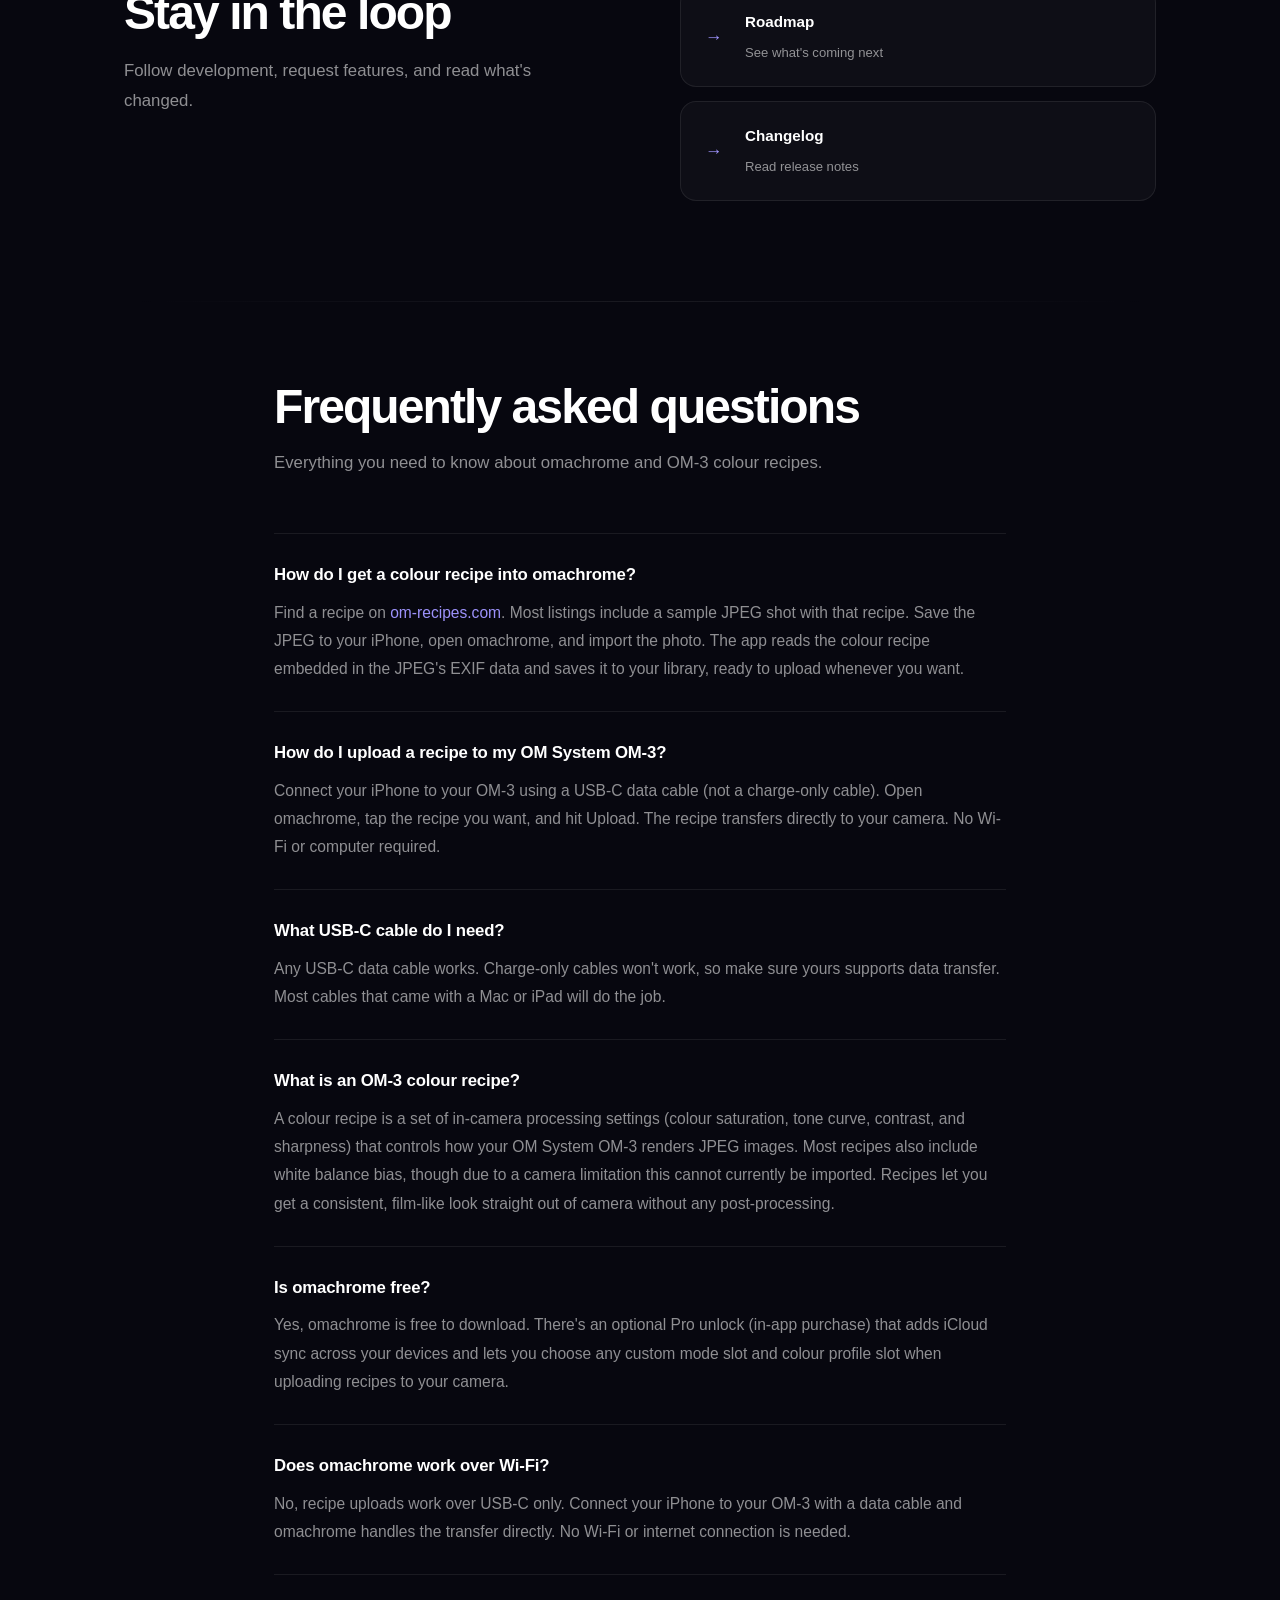
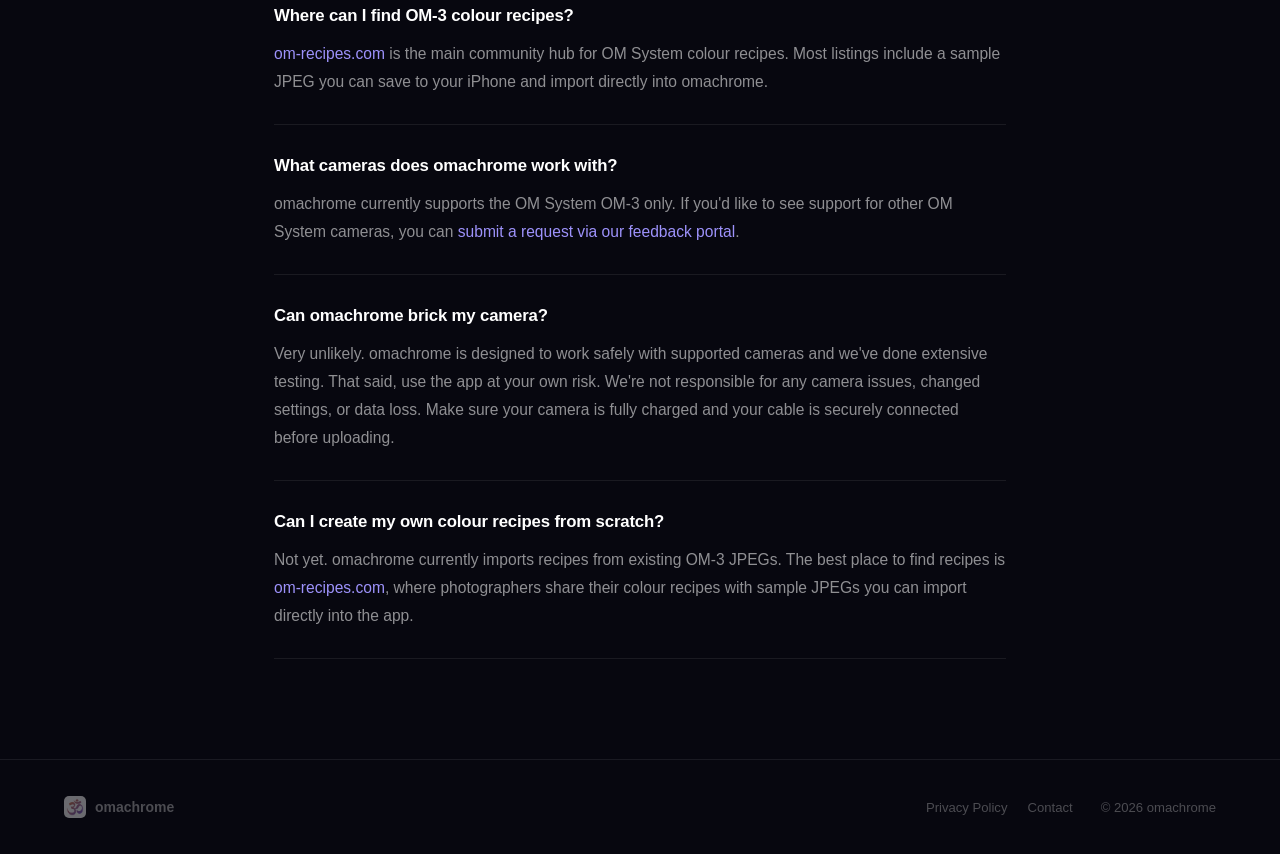
==== commit bc55fc3e: "Update meta descriptions to be platform-agnostic Replace 'iPhone' with 'phone' in the page meta desc" ====
--- a/index.html
+++ b/index.html
@@ -3,7 +3,7 @@
 <head>
     <meta charset="UTF-8">
     <meta name="viewport" content="width=device-width, initial-scale=1.0">
-    <meta name="description" content="Save and upload colour recipes to your OM System OM-3 straight from your iPhone. Import from any JPEG, manage your library, and beam recipes to your camera via USB-C. No computer needed.">
+    <meta name="description" content="Save and upload colour recipes to your OM System OM-3 straight from your phone. Import from any JPEG, manage your library, and beam recipes to your camera via USB-C. No computer needed.">
     <meta name="theme-color" content="#07070f">
     <title>omachrome | Upload OM-3 Colour Recipes from iPhone</title>
     <link rel="canonical" href="https://omachrome.com/">
@@ -12,13 +12,13 @@
     <meta property="og:type" content="website">
     <meta property="og:url" content="https://omachrome.com/">
     <meta property="og:title" content="omachrome | Upload OM-3 Colour Recipes from iPhone">
-    <meta property="og:description" content="Save and upload colour recipes to your OM System OM-3 straight from your iPhone. Import from any JPEG, manage your library, and beam recipes via USB-C. No computer needed.">
+    <meta property="og:description" content="Save and upload colour recipes to your OM System OM-3 straight from your phone. Import from any JPEG, manage your library, and beam recipes via USB-C. No computer needed.">
     <meta property="og:image" content="https://omachrome.com/img/omachrome-social.png">
 
     <!-- Twitter / X -->
     <meta name="twitter:card" content="summary_large_image">
     <meta name="twitter:title" content="omachrome | Upload OM-3 Colour Recipes from iPhone">
-    <meta name="twitter:description" content="Save and upload colour recipes to your OM System OM-3 straight from your iPhone. No computer needed.">
+    <meta name="twitter:description" content="Save and upload colour recipes to your OM System OM-3 straight from your phone. No computer needed.">
     <meta name="twitter:image" content="https://omachrome.com/img/omachrome-social.png">
 
     <!-- Structured data: app -->
--- a/css/style.css
+++ b/css/style.css
@@ -371,16 +371,14 @@
 
 .phone {
     position: absolute;
-    border-radius: 34px;
-    overflow: hidden;
-    box-shadow: 0 30px 80px rgba(0, 0, 0, 0.65), 0 0 0 1px rgba(255, 255, 255, 0.09);
+    overflow: visible;
 }
 
 .phone img {
     width: 100%;
     height: 100%;
-    object-fit: cover;
-    object-position: center bottom;
+    object-fit: contain;
+    object-position: center center;
     display: block;
 }
 
@@ -391,7 +389,7 @@
     left: 0;
     transform: rotate(-7deg);
     z-index: 1;
-    filter: brightness(0.55) saturate(0.7);
+    filter: brightness(0.55) saturate(0.7) drop-shadow(0 30px 60px rgba(0, 0, 0, 0.65));
 }
 
 .phone-front {
@@ -401,6 +399,7 @@
     right: 0;
     transform: rotate(5deg);
     z-index: 2;
+    filter: drop-shadow(0 30px 60px rgba(0, 0, 0, 0.65));
     animation: float 5.5s ease-in-out infinite;
 }
 
@@ -494,25 +493,21 @@
 .feature-phone {
     width: 230px;
     height: 460px;
-    border-radius: 34px;
-    overflow: hidden;
-    box-shadow: 0 24px 64px rgba(0, 0, 0, 0.55), 0 0 0 1px rgba(255, 255, 255, 0.07);
+    overflow: visible;
+    filter: drop-shadow(0 24px 50px rgba(0, 0, 0, 0.55));
     transition: var(--t-slow);
 }
 
 .feature-phone:hover {
     transform: translateY(-10px);
-    box-shadow:
-        0 40px 80px rgba(0, 0, 0, 0.6),
-        0 0 50px var(--accent-glow),
-        0 0 0 1px rgba(97, 85, 245, 0.25);
+    filter: drop-shadow(0 40px 70px rgba(0, 0, 0, 0.6)) drop-shadow(0 0 40px var(--accent-glow));
 }
 
 .feature-phone img {
     width: 100%;
     height: 100%;
-    object-fit: cover;
-    object-position: center bottom;
+    object-fit: contain;
+    object-position: center center;
     display: block;
 }
 
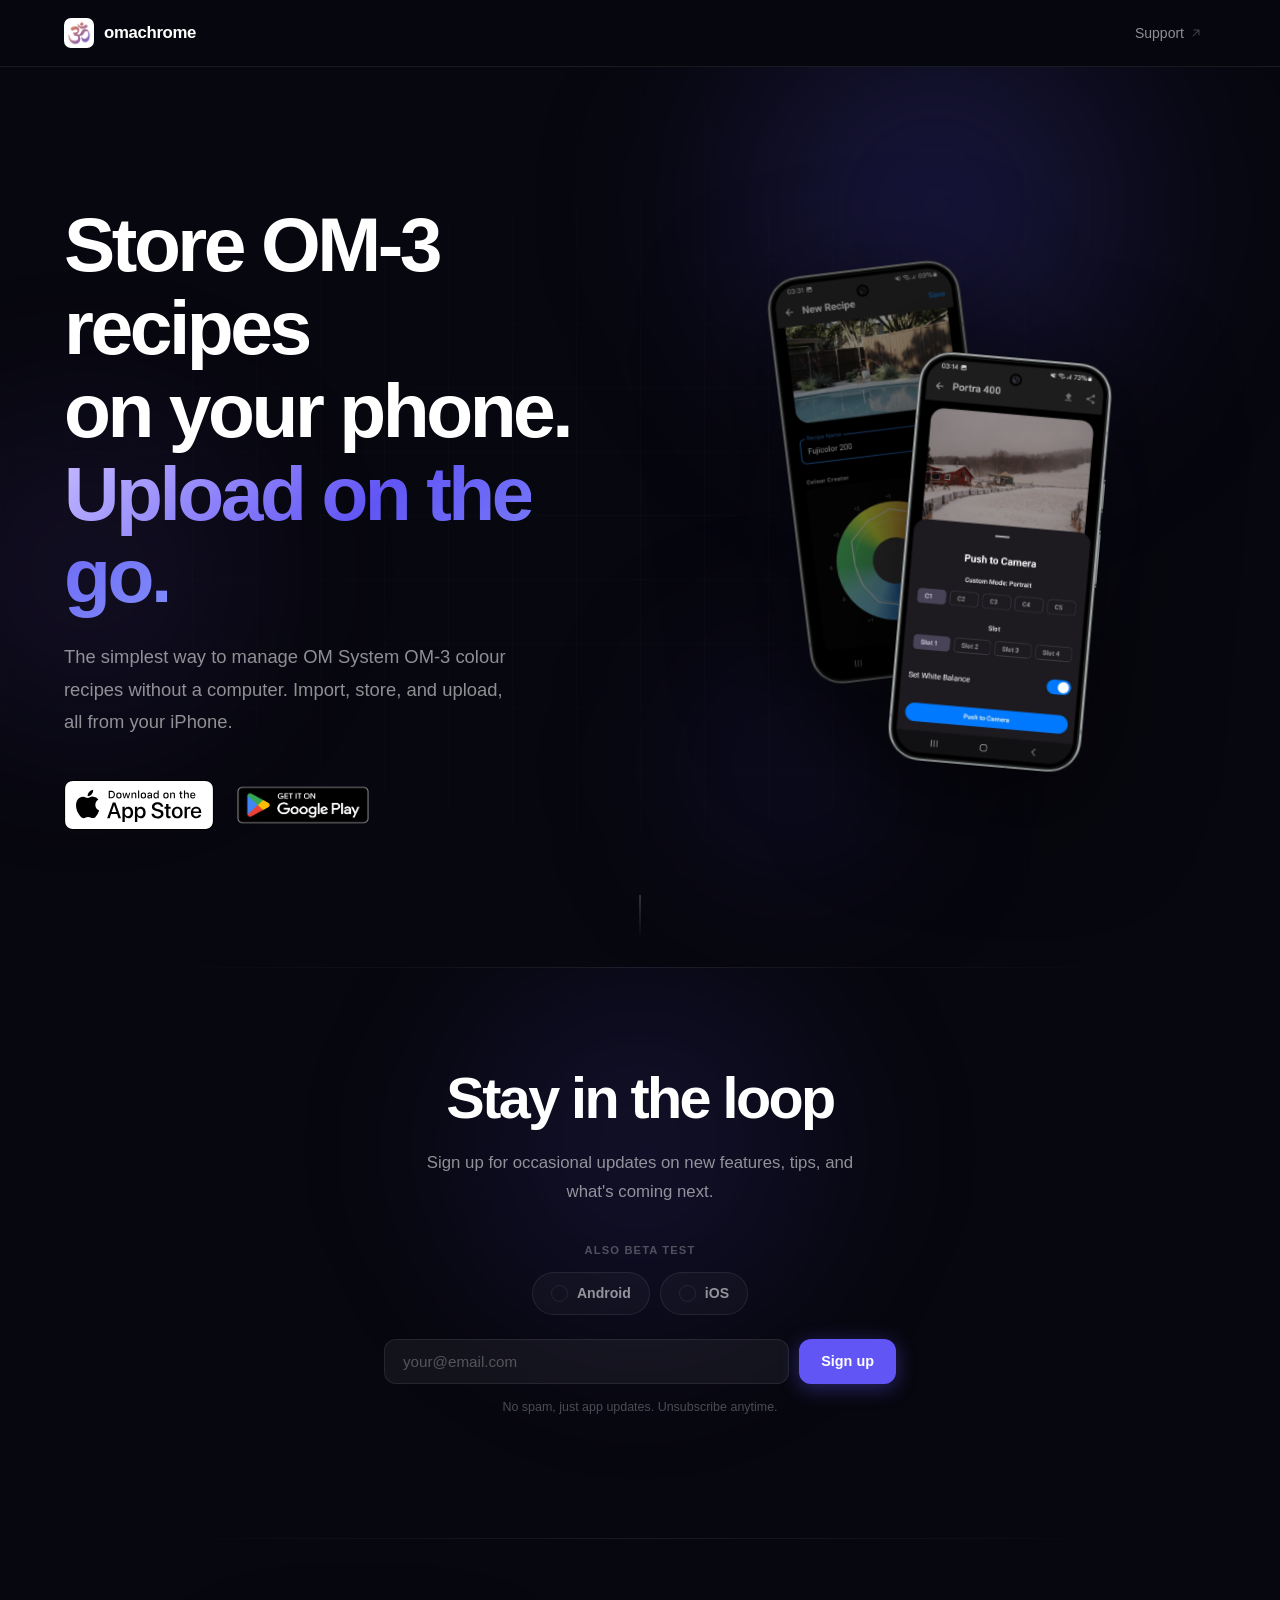
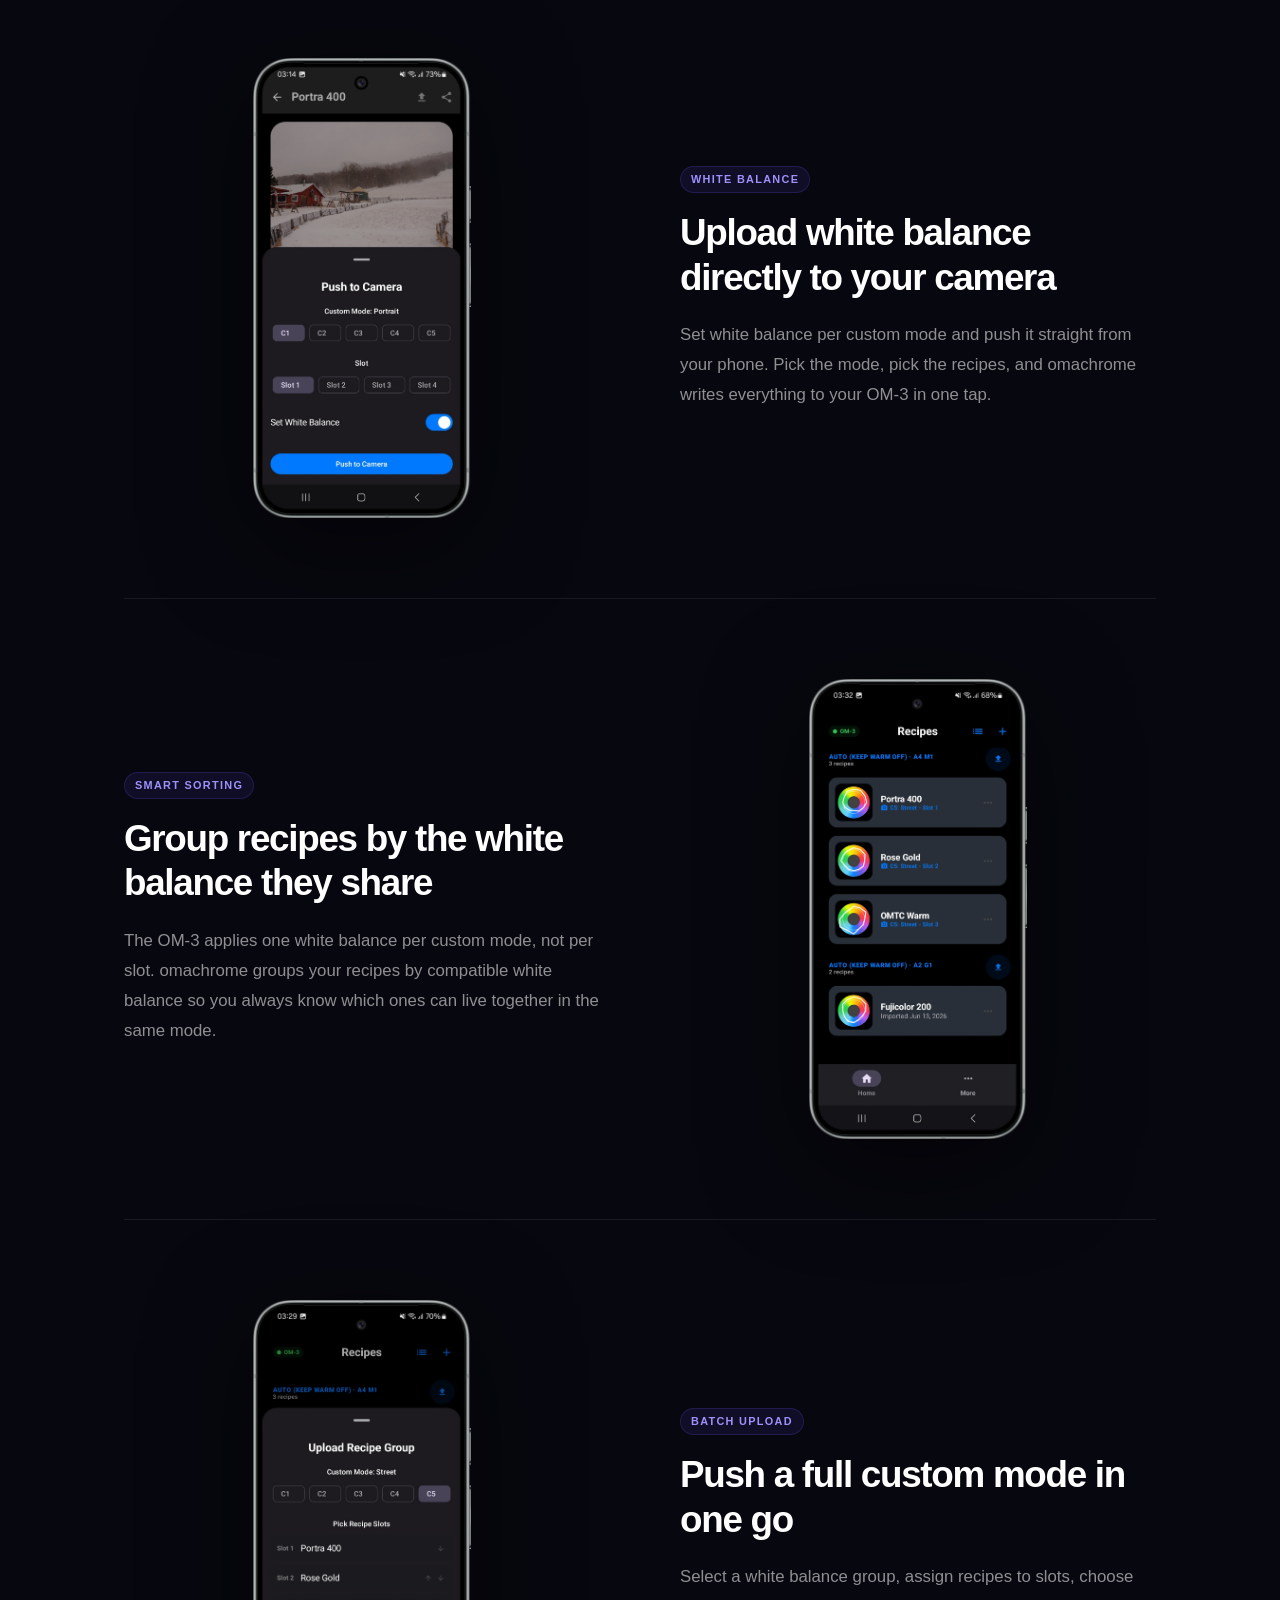
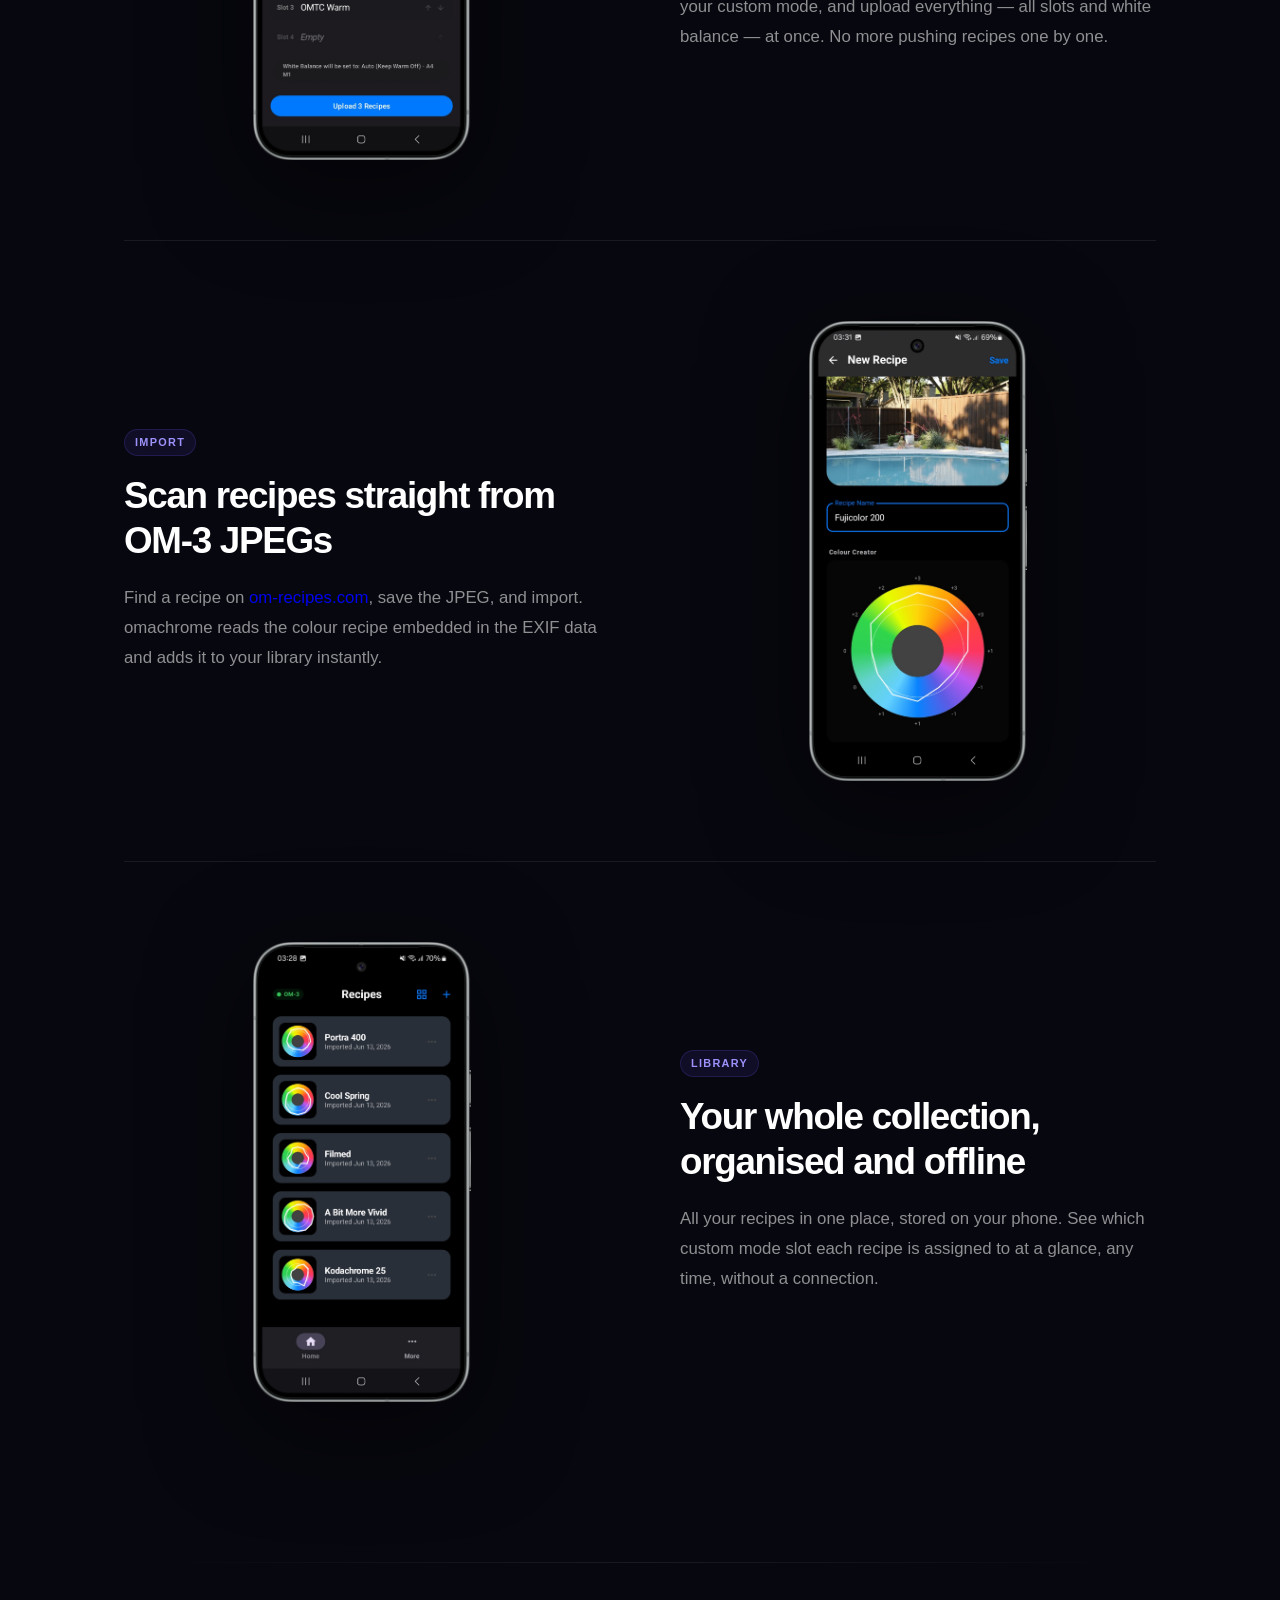
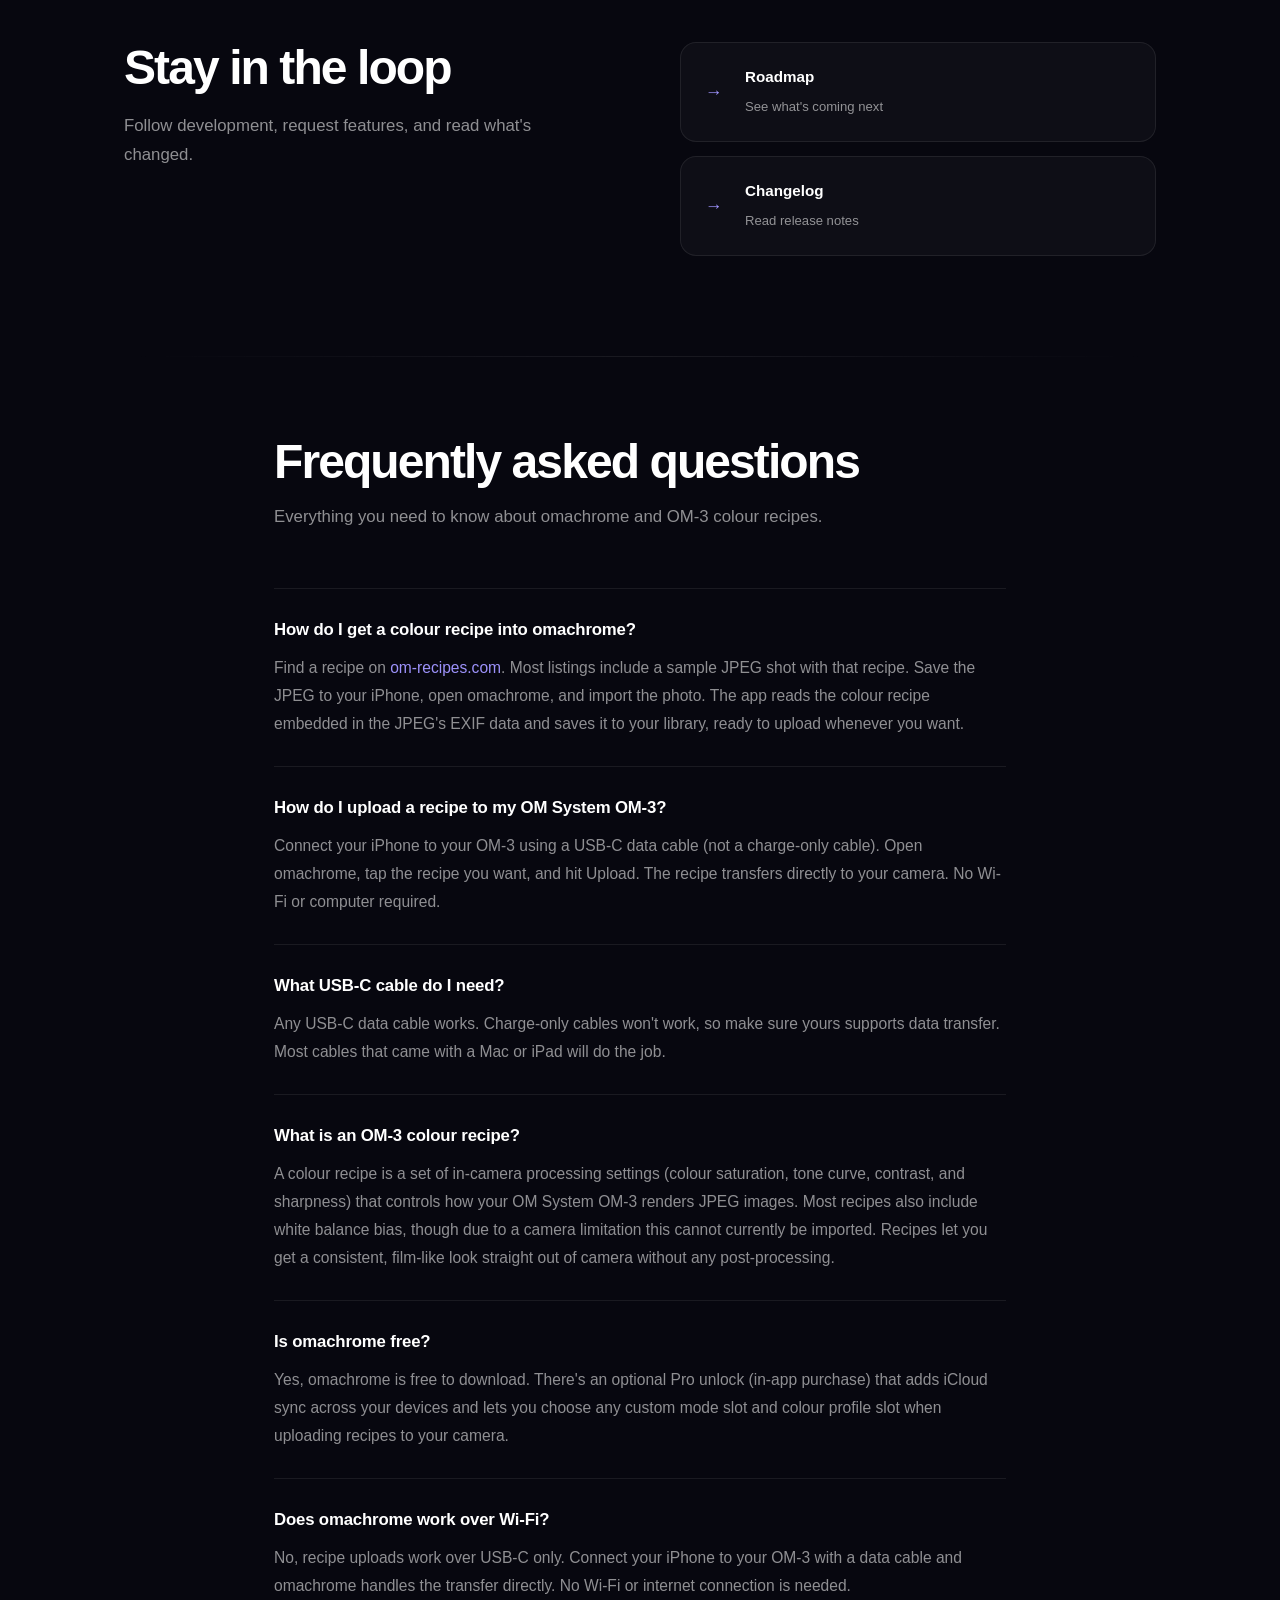
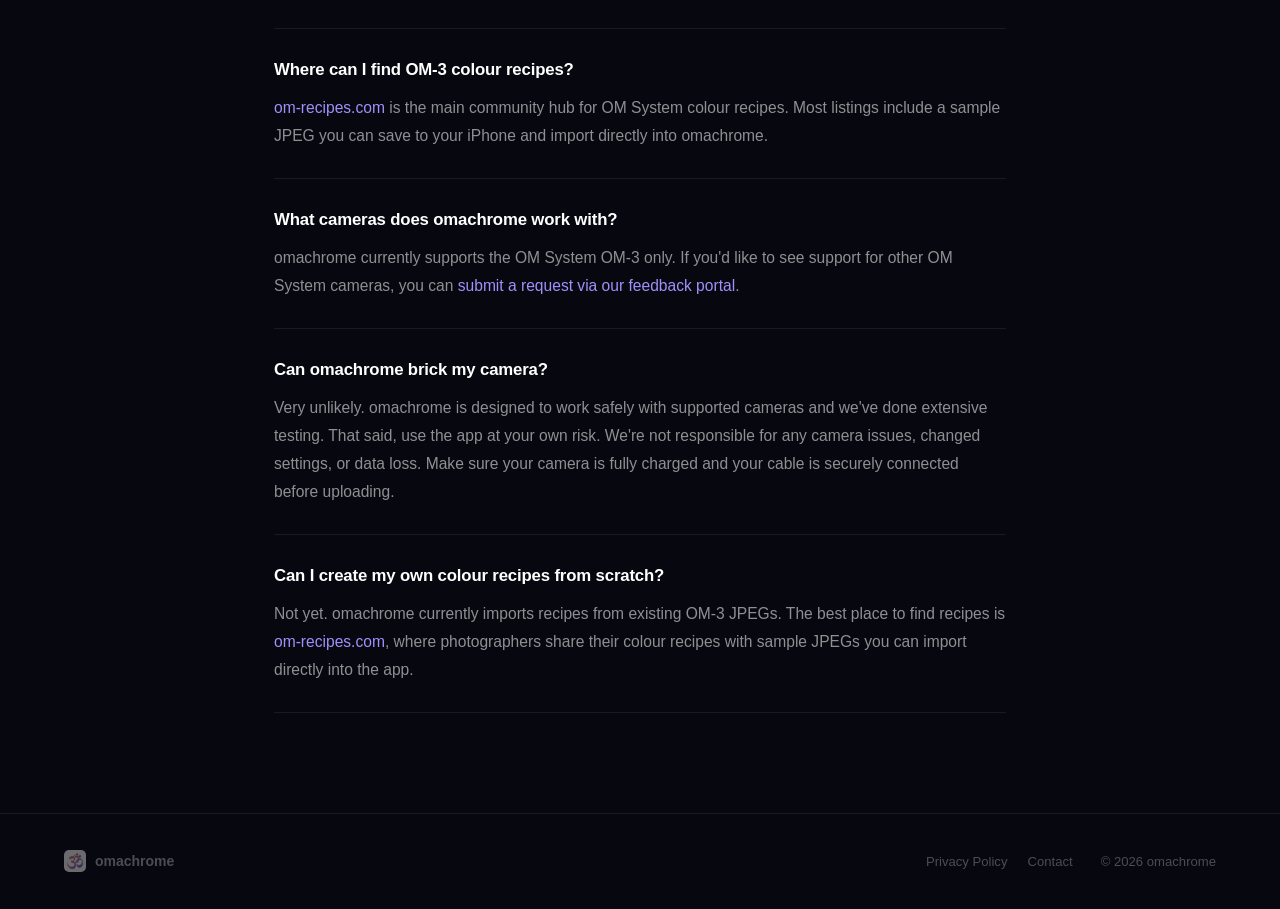
==== commit 4159a947: "Add Android launch: official store badges, beta opt-in chips Hero now links to the Play Store using " ====
--- a/index.html
+++ b/index.html
@@ -3,7 +3,7 @@
 <head>
     <meta charset="UTF-8">
     <meta name="viewport" content="width=device-width, initial-scale=1.0">
-    <meta name="description" content="Save and upload colour recipes to your OM System OM-3 straight from your phone. Import from any JPEG, manage your library, and beam recipes to your camera via USB-C. No computer needed.">
+    <meta name="description" content="Save and upload colour recipes to your OM System OM-3 straight from your phone. Import from any JPEG, manage your library, and beam recipes to your camera via USB-C.">
     <meta name="theme-color" content="#07070f">
     <title>omachrome | Upload OM-3 Colour Recipes from iPhone</title>
     <link rel="canonical" href="https://omachrome.com/">
@@ -166,17 +166,6 @@
 
             <div class="hero-inner">
                 <div class="hero-content">
-                    <div class="hero-badges">
-                        <div class="hero-badge">
-                            <span class="badge-dot"></span>
-                            Available on iOS
-                        </div>
-                        <div class="hero-badge hero-badge--upcoming">
-                            <span class="badge-dot badge-dot--static"></span>
-                            Android coming soon
-                        </div>
-                    </div>
-
                     <h1 class="hero-title">
                         Store OM-3 recipes<br>on your phone.<br><span class="gradient-text">Upload on the go.</span>
                     </h1>
@@ -187,20 +176,11 @@
 
                     <div class="hero-cta">
                         <a href="https://apps.apple.com/us/app/omachrome/id6770233646?ct=website-hero" class="cta-button" target="_blank" rel="noopener noreferrer">
-                            <svg class="apple-icon" viewBox="0 0 24 24" width="22" height="22" fill="currentColor">
-                                <path d="M17.05 20.28c-.98.95-2.05.8-3.08.35-1.09-.46-2.09-.48-3.24 0-1.44.62-2.2.44-3.06-.35C2.79 15.25 3.51 7.7 9.05 7.4c1.32.07 2.23.72 3 .78 1.14-.23 2.23-.92 3.44-.84 1.46.12 2.56.7 3.27 1.8-3.01 1.84-2.28 5.88.47 7.02-.6 1.56-1.38 3.1-2.18 4.12zM12.03 7.25c-.15-2.23 1.66-4.07 3.74-4.25.29 2.58-2.34 4.5-3.74 4.25z"/>
-                            </svg>
-                            <div class="cta-text">
-                                <small>Download on the</small>
-                                <strong>App Store</strong>
-                            </div>
+                            <img src="/img/apple-app-store-badge.svg" alt="Download on the App Store" class="apple-app-store-badge-img" width="150" height="54">
                         </a>
-                        <button class="cta-button-android" id="android-beta-btn">
-                            <svg class="android-icon" viewBox="0 0 20 20" width="18" height="18" fill="currentColor">
-                                <path d="M14.13 6.26 15.5 3.8a.4.4 0 0 0-.7-.4l-1.4 2.43A7.46 7.46 0 0 0 10 5.25c-1.17 0-2.27.28-3.22.7L5.37 3.4a.4.4 0 1 0-.7.4l1.37 2.46A6.5 6.5 0 0 0 3.5 11.5h13a6.5 6.5 0 0 0-2.37-5.24zM7.5 9.5a.75.75 0 1 1 0-1.5.75.75 0 0 1 0 1.5zm5 0a.75.75 0 1 1 0-1.5.75.75 0 0 1 0 1.5z"/>
-                            </svg>
-                            Sign up for Android beta
-                        </button>
+                        <a href="https://play.google.com/store/apps/details?id=com.greglgomez.omachrome" class="cta-button-android" target="_blank" rel="noopener noreferrer">
+                            <img src="/img/google-play-badge.png" alt="Get it on Google Play" class="google-play-badge-img" width="150" height="54">
+                        </a>
                     </div>
                 </div>
 
@@ -230,15 +210,36 @@
                     Sign up for occasional updates on new features, tips, and what's coming next.
                 </p>
                 <form class="newsletter-form" id="newsletter-form" novalidate>
-                    <label class="android-checkbox-label" for="android-beta-check-input">
-                        <input type="checkbox" id="android-beta-check-input" class="android-checkbox-input">
-                        <span class="android-checkbox-box" id="android-checkbox-box">
-                            <svg class="android-checkbox-mark" viewBox="0 0 12 10" fill="none" xmlns="http://www.w3.org/2000/svg">
-                                <path d="M1 5L4.5 8.5L11 1.5" stroke="white" stroke-width="2" stroke-linecap="round" stroke-linejoin="round"/>
+                    <div class="beta-optins">
+                        <span class="beta-optins-label">Also beta test</span>
+                        <div class="beta-chip-group">
+                            <label class="beta-chip" id="android-beta-chip" for="android-beta-check-input">
+                                <input type="checkbox" id="android-beta-check-input" class="beta-chip-input">
+                                <span class="beta-chip-dot">
+                                    <svg class="beta-chip-check" viewBox="0 0 12 10" fill="none" width="9" height="8" xmlns="http://www.w3.org/2000/svg">
+                                        <path d="M1 5L4.5 8.5L11 1.5" stroke="white" stroke-width="2" stroke-linecap="round" stroke-linejoin="round"/>
+                                    </svg>
+                                </span>
+                                Android
+                            </label>
+                            <label class="beta-chip" id="ios-beta-chip" for="ios-beta-check-input">
+                                <input type="checkbox" id="ios-beta-check-input" class="beta-chip-input">
+                                <span class="beta-chip-dot">
+                                    <svg class="beta-chip-check" viewBox="0 0 12 10" fill="none" width="9" height="8" xmlns="http://www.w3.org/2000/svg">
+                                        <path d="M1 5L4.5 8.5L11 1.5" stroke="white" stroke-width="2" stroke-linecap="round" stroke-linejoin="round"/>
+                                    </svg>
+                                </span>
+                                iOS
+                            </label>
+                        </div>
+                        <p class="beta-hint" id="beta-hint" hidden>
+                            <svg class="beta-hint-icon" viewBox="0 0 16 16" fill="none" width="14" height="14" xmlns="http://www.w3.org/2000/svg">
+                                <circle cx="8" cy="8" r="6.5" stroke="currentColor" stroke-width="1.3"/>
+                                <path d="M8 7.2v3.4M8 5v.01" stroke="currentColor" stroke-width="1.4" stroke-linecap="round"/>
                             </svg>
-                        </span>
-                        <span class="android-checkbox-text">I want to beta test the Android app</span>
-                    </label>
+                            <span id="beta-hint-text"></span>
+                        </p>
+                    </div>
                     <div class="newsletter-row">
                         <input
                             type="email"
--- a/css/style.css
+++ b/css/style.css
@@ -195,56 +195,6 @@
     max-width: 560px;
 }
 
-/* Badge */
-.hero-badges {
-    display: flex;
-    align-items: center;
-    gap: 8px;
-    flex-wrap: wrap;
-    margin-bottom: 28px;
-    animation: fade-up 0.6s var(--ease) 0.1s both;
-}
-
-.hero-badge {
-    display: inline-flex;
-    align-items: center;
-    gap: 8px;
-    background: rgba(97, 85, 245, 0.1);
-    border: 1px solid rgba(97, 85, 245, 0.22);
-    border-radius: 100px;
-    padding: 5px 13px;
-    font-size: 0.72rem;
-    font-weight: 700;
-    color: var(--accent-2);
-    letter-spacing: 0.08em;
-    text-transform: uppercase;
-}
-
-.hero-badge--upcoming {
-    background: rgba(255, 255, 255, 0.04);
-    border-color: rgba(255, 255, 255, 0.1);
-    color: var(--text-3);
-}
-
-.badge-dot--static {
-    background: var(--text-3);
-    animation: none;
-    box-shadow: none;
-}
-
-.badge-dot {
-    width: 6px;
-    height: 6px;
-    background: var(--accent-2);
-    border-radius: 50%;
-    animation: dot-pulse 2.4s ease-in-out infinite;
-}
-
-@keyframes dot-pulse {
-    0%, 100% { box-shadow: 0 0 0 0 rgba(157, 146, 251, 0.6); }
-    50%       { box-shadow: 0 0 0 5px rgba(157, 146, 251, 0); }
-}
-
 /* Headline */
 .hero-title {
     font-size: clamp(2.8rem, 6vw, 5rem);
@@ -281,77 +231,27 @@
     animation: fade-up 0.6s var(--ease) 0.4s both;
 }
 
-.cta-button {
-    display: inline-flex;
-    align-items: center;
-    gap: 12px;
-    padding: 14px 22px;
-    background: var(--text-1);
-    color: var(--bg);
-    border-radius: 14px;
-    font-weight: 600;
-    transition: var(--t);
-    cursor: pointer;
-    flex-shrink: 0;
-    box-shadow: 0 8px 32px rgba(0, 0, 0, 0.5), 0 0 0 1px rgba(255,255,255,0.08);
-}
-
-.cta-button:hover {
-    background: rgba(255, 255, 255, 0.88);
-    color: var(--bg);
-    transform: translateY(-3px);
-    box-shadow: 0 16px 48px rgba(0, 0, 0, 0.55);
-}
-
-.apple-icon { flex-shrink: 0; }
-
-/* Android beta button */
+/* App Store / Google Play badges — hard-locked to identical pixel dimensions so neither reads bigger */
+.cta-button,
 .cta-button-android {
     display: inline-flex;
     align-items: center;
-    align-self: stretch;
-    gap: 10px;
-    padding: 0 20px;
-    background: transparent;
-    color: var(--accent-2);
-    border: 1.5px solid var(--border-hi);
-    border-radius: 14px;
-    font-size: 0.9rem;
-    font-weight: 600;
-    font-family: inherit;
-    cursor: pointer;
-    white-space: nowrap;
+    justify-content: center;
+    flex-shrink: 0;
     transition: var(--t);
 }
 
+.cta-button:hover,
 .cta-button-android:hover {
-    background: rgba(97, 85, 245, 0.12);
-    border-color: var(--accent);
-    color: var(--text-1);
     transform: translateY(-3px);
-    box-shadow: 0 8px 32px rgba(97, 85, 245, 0.25);
-}
-
-.android-icon { flex-shrink: 0; }
-
-.cta-text {
-    display: flex;
-    flex-direction: column;
-    line-height: 1.2;
-    text-align: left;
-}
-
-.cta-text small {
-    font-size: 0.63rem;
-    font-weight: 400;
-    opacity: 0.65;
-    letter-spacing: 0.03em;
-    white-space: nowrap;
-}
-
-.cta-text strong {
-    font-size: 1rem;
-    font-weight: 700;
+    filter: drop-shadow(0 8px 24px rgba(0, 0, 0, 0.4));
+}
+
+.apple-app-store-badge-img,
+.google-play-badge-img {
+    width: 150px !important;
+    height: 54px !important;
+    display: block;
 }
 
 /* Phone mockups */
@@ -774,18 +674,52 @@
     color: var(--text-3);
 }
 
-/* Android beta checkbox */
-.android-checkbox-label {
-    display: flex;
-    align-items: center;
-    gap: 11px;
-    margin-bottom: 20px;
+/* Beta opt-in chips */
+.beta-optins {
+    display: flex;
+    flex-direction: column;
+    align-items: center;
+    gap: 12px;
+    margin-bottom: 24px;
+}
+
+.beta-optins-label {
+    font-size: 0.7rem;
+    font-weight: 700;
+    letter-spacing: 0.1em;
+    text-transform: uppercase;
+    color: var(--text-3);
+}
+
+.beta-chip-group {
+    display: flex;
+    gap: 10px;
+    flex-wrap: wrap;
+    justify-content: center;
+}
+
+.beta-chip {
+    display: inline-flex;
+    align-items: center;
+    gap: 9px;
+    padding: 9px 18px;
+    border: 1.5px solid var(--border);
+    border-radius: 100px;
+    background: rgba(255, 255, 255, 0.03);
+    font-size: 0.88rem;
+    font-weight: 600;
+    color: var(--text-2);
     cursor: pointer;
     user-select: none;
-    text-align: left;
-}
-
-.android-checkbox-input {
+    transition: background 0.25s var(--ease), border-color 0.25s var(--ease), color 0.25s var(--ease);
+}
+
+.beta-chip:hover {
+    border-color: rgba(97, 85, 245, 0.5);
+    color: var(--text-1);
+}
+
+.beta-chip-input {
     position: absolute;
     opacity: 0;
     width: 0;
@@ -793,69 +727,64 @@
     pointer-events: none;
 }
 
-.android-checkbox-box {
+.beta-chip-dot {
     position: relative;
     flex-shrink: 0;
-    width: 22px;
-    height: 22px;
+    width: 17px;
+    height: 17px;
     border: 1.5px solid var(--border);
-    border-radius: 6px;
-    background: rgba(255, 255, 255, 0.04);
+    border-radius: 50%;
     display: flex;
     align-items: center;
     justify-content: center;
-    transition: background 0.25s var(--ease), border-color 0.25s var(--ease), box-shadow 0.25s var(--ease), transform 0.2s var(--ease);
-}
-
-.android-checkbox-mark {
-    width: 12px;
-    height: 10px;
+    transition: background 0.25s var(--ease), border-color 0.25s var(--ease);
+}
+
+.beta-chip-check {
     display: block;
     overflow: visible;
 }
 
-.android-checkbox-mark path {
+.beta-chip-check path {
     stroke-dasharray: 16;
     stroke-dashoffset: 16;
-    transition: stroke-dashoffset 0.3s var(--ease) 0.18s;
-}
-
-.android-checkbox-input:checked + .android-checkbox-box,
-.android-checkbox-box.is-checked {
+    transition: stroke-dashoffset 0.3s var(--ease) 0.05s;
+}
+
+.beta-chip.is-checked {
+    background: rgba(97, 85, 245, 0.14);
+    border-color: var(--accent);
+    color: var(--text-1);
+}
+
+.beta-chip.is-checked .beta-chip-dot {
     background: var(--accent);
     border-color: var(--accent);
-    box-shadow: 0 0 0 3px rgba(97, 85, 245, 0.22);
-}
-
-.android-checkbox-input:checked + .android-checkbox-box .android-checkbox-mark path,
-.android-checkbox-box.is-checked .android-checkbox-mark path {
+}
+
+.beta-chip.is-checked .beta-chip-check path {
     stroke-dashoffset: 0;
 }
 
-@keyframes checkbox-bounce {
-    0%   { transform: scale(1); }
-    35%  { transform: scale(1.25); }
-    65%  { transform: scale(0.92); }
-    100% { transform: scale(1); }
-}
-
-.android-checkbox-box.is-bouncing {
-    animation: checkbox-bounce 0.38s var(--ease);
-}
-
-.android-checkbox-label:hover .android-checkbox-box {
-    border-color: rgba(97, 85, 245, 0.5);
-}
-
-.android-checkbox-text {
-    font-size: 0.88rem;
-    color: var(--text-2);
-    transition: color 0.2s var(--ease);
-    line-height: 1.4;
-}
-
-.android-checkbox-label:hover .android-checkbox-text {
-    color: var(--text-1);
+.beta-hint {
+    display: flex;
+    align-items: flex-start;
+    gap: 7px;
+    padding: 9px 12px;
+    background: rgba(97, 85, 245, 0.1);
+    border: 1px solid rgba(97, 85, 245, 0.25);
+    border-radius: 10px;
+    font-size: 0.78rem;
+    font-weight: 600;
+    color: var(--accent-2);
+    line-height: 1.45;
+    text-align: left;
+    max-width: 400px;
+}
+
+.beta-hint-icon {
+    flex-shrink: 0;
+    margin-top: 2px;
 }
 
 .newsletter-feedback {
@@ -1122,9 +1051,7 @@
     .hero-content { max-width: 100%; }
     .hero-subtitle { max-width: 100%; }
 
-    .hero-cta { flex-direction: column; align-items: stretch; }
-    .cta-button { justify-content: center; flex-shrink: 1; }
-    .cta-button-android { align-self: auto; padding: 14px 20px; justify-content: center; }
+    .hero-cta { flex-direction: column; align-items: center; }
 
     .phones-showcase { width: 280px; height: 450px; }
     .phone-back  { width: 185px; height: 370px; }
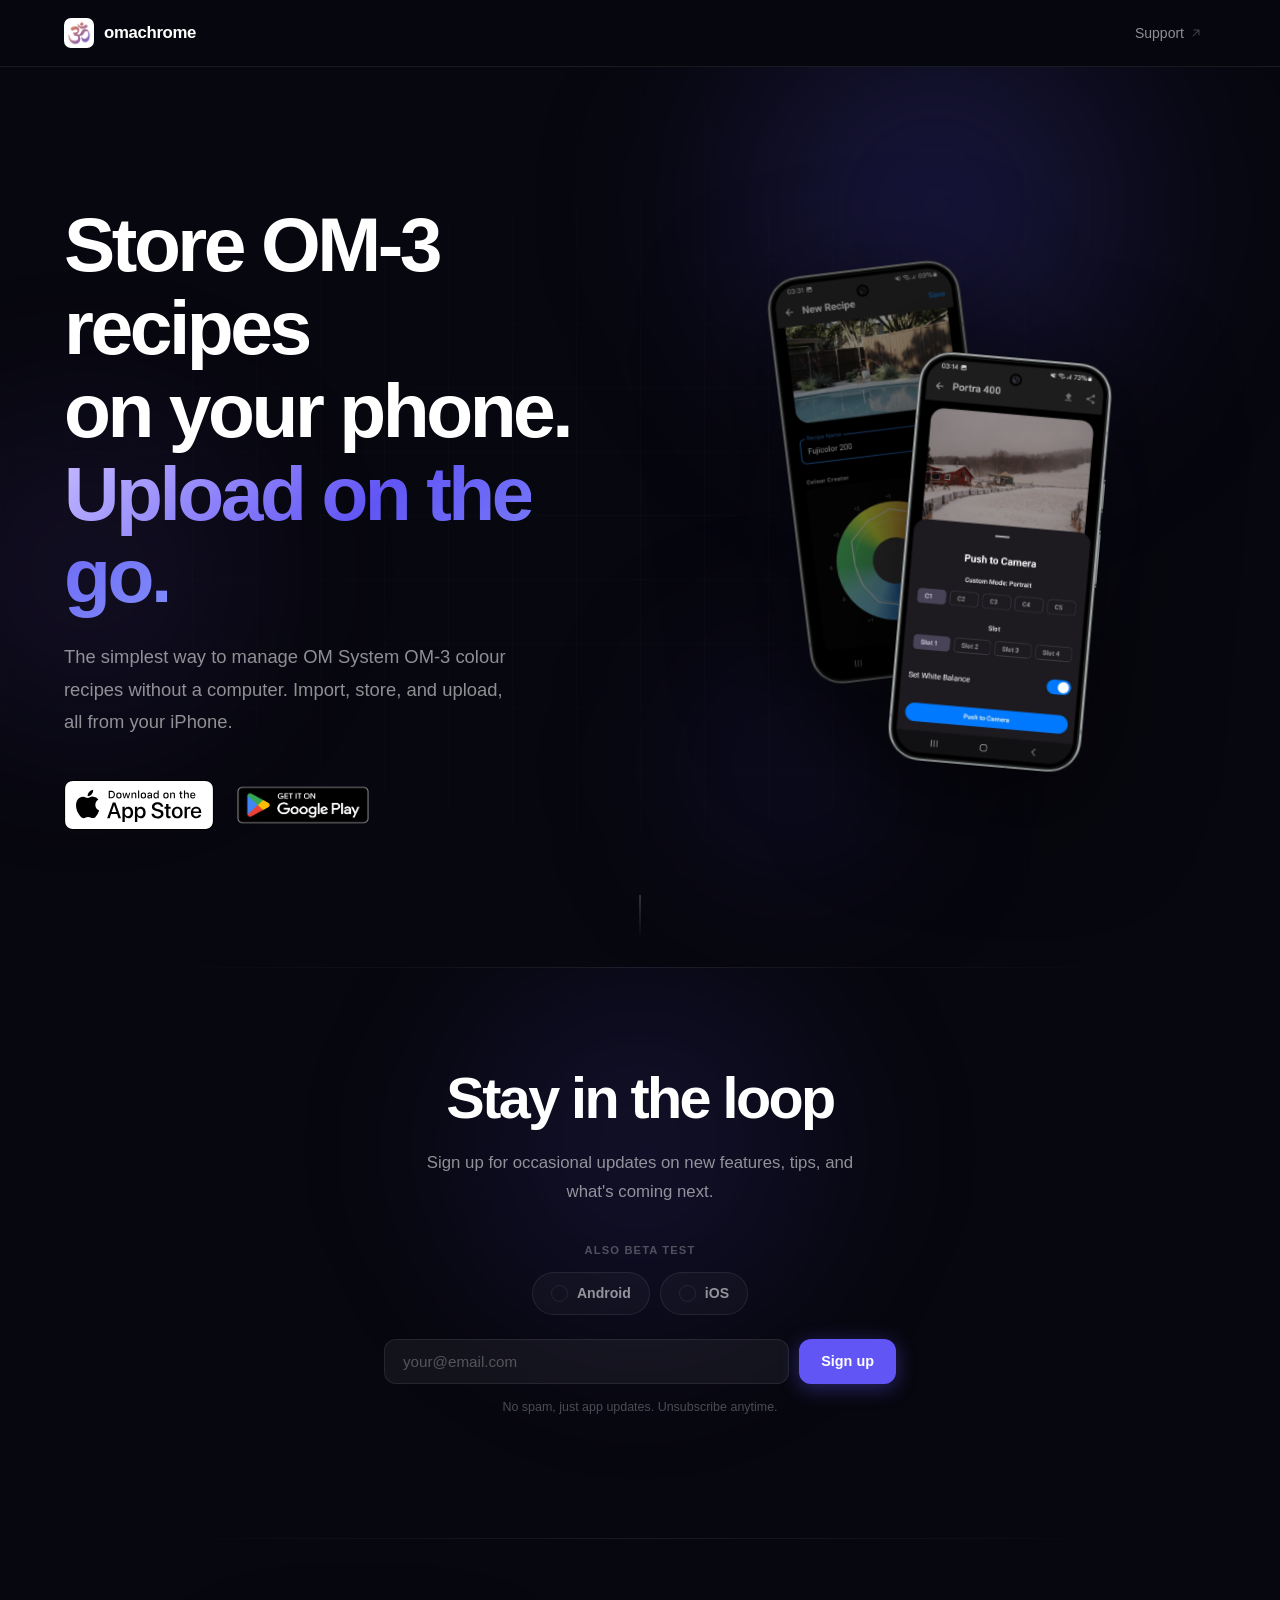
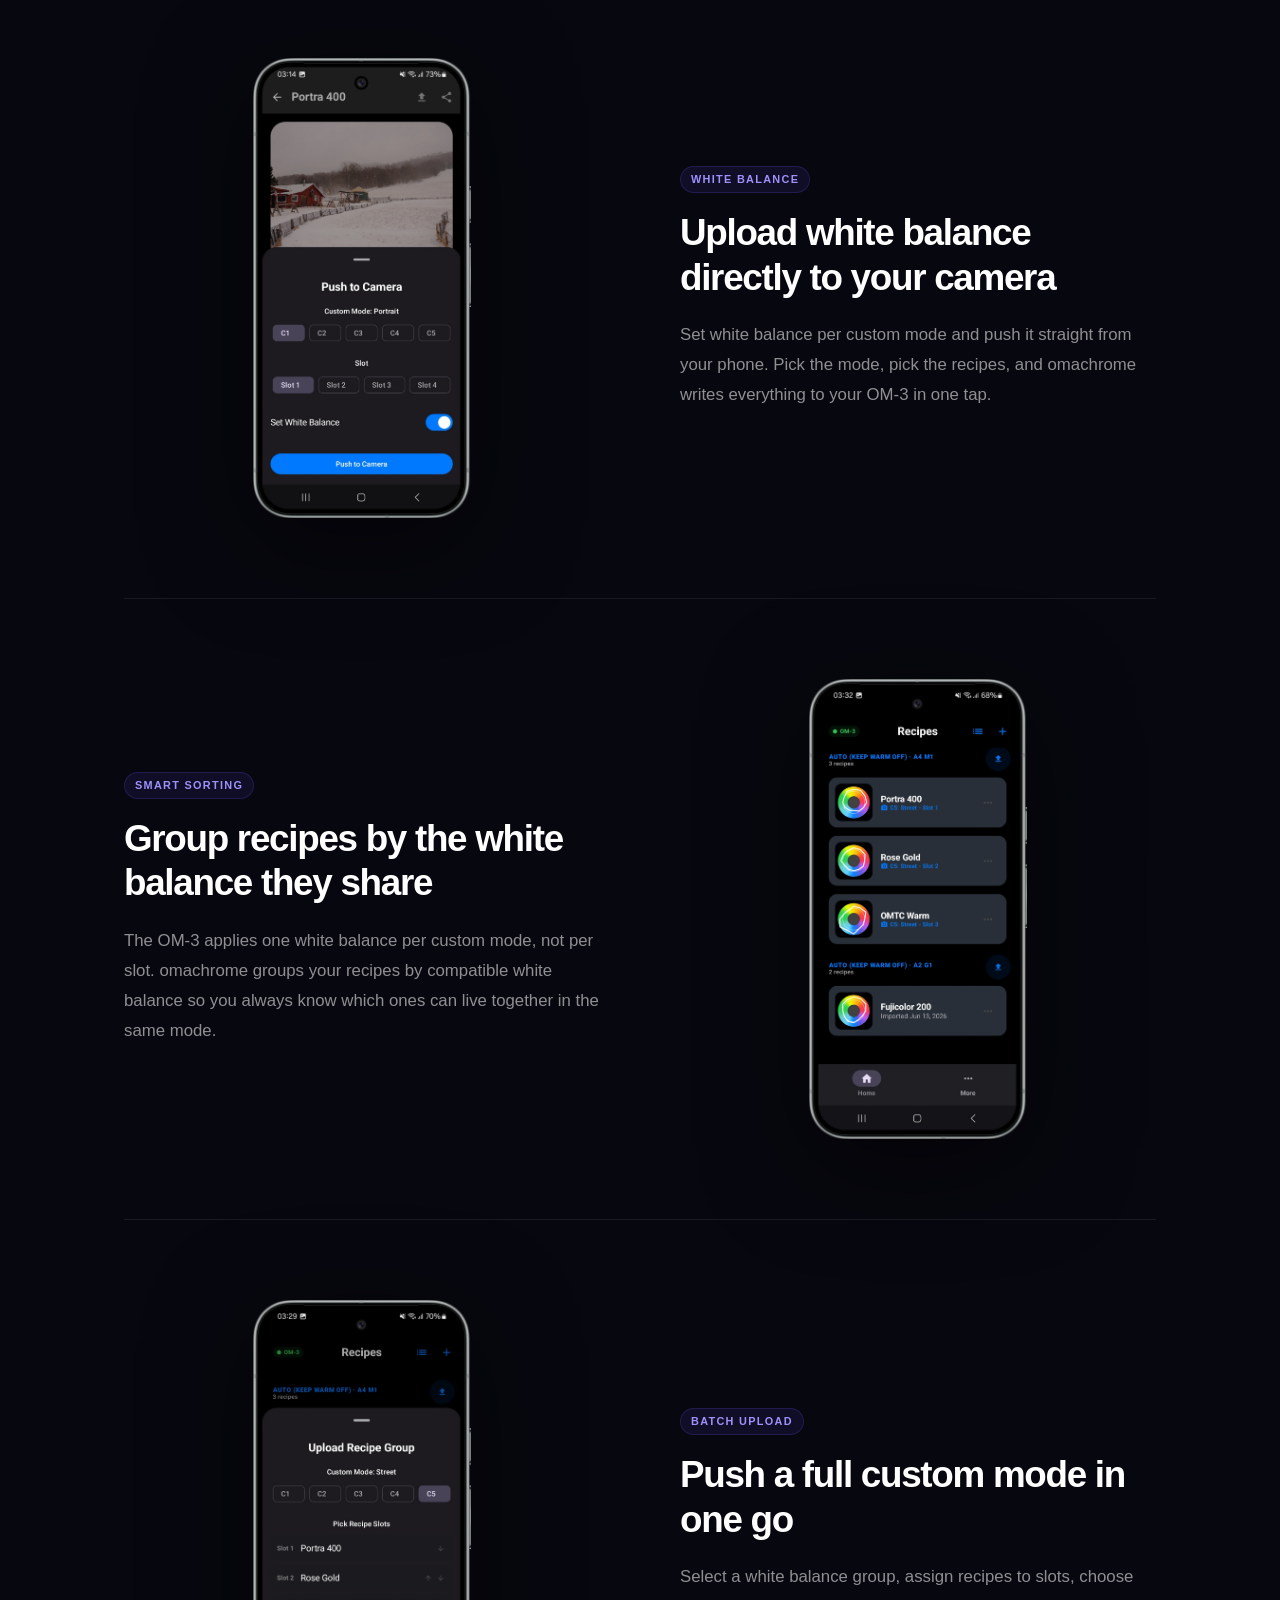
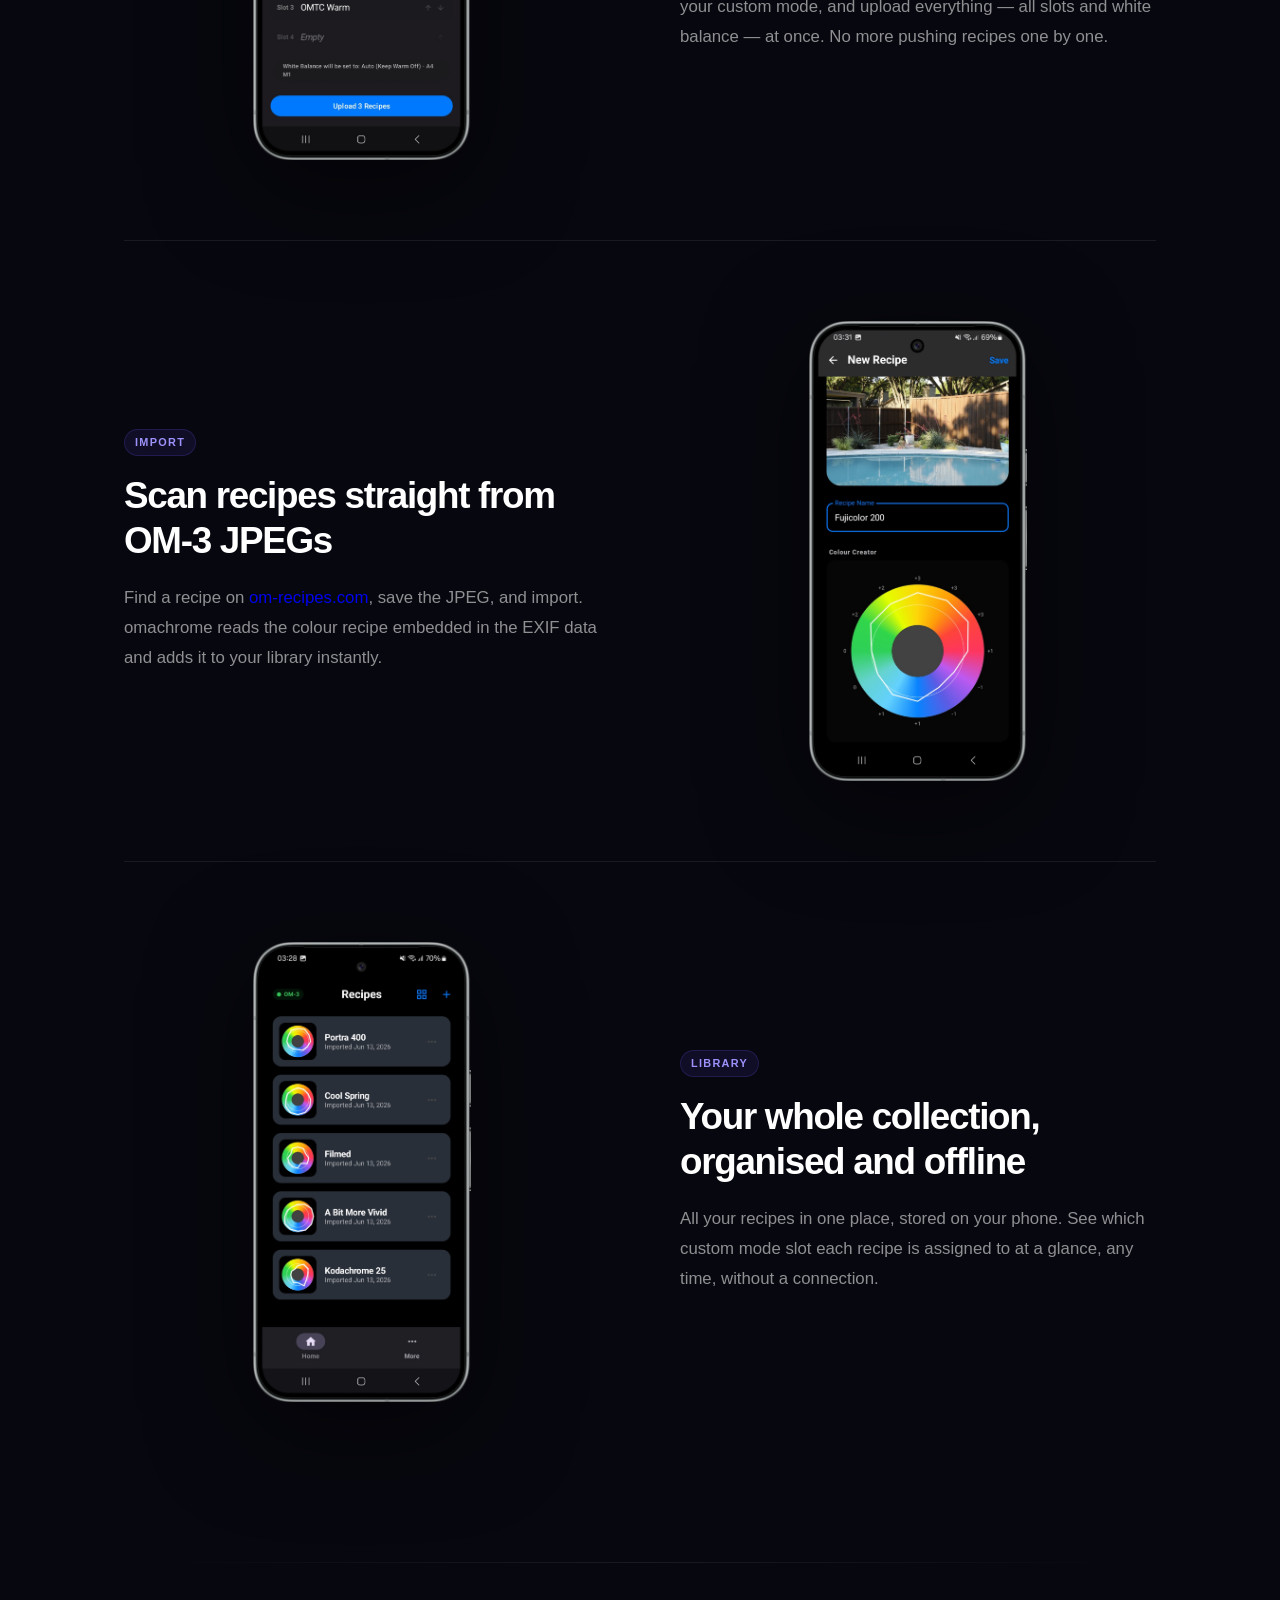
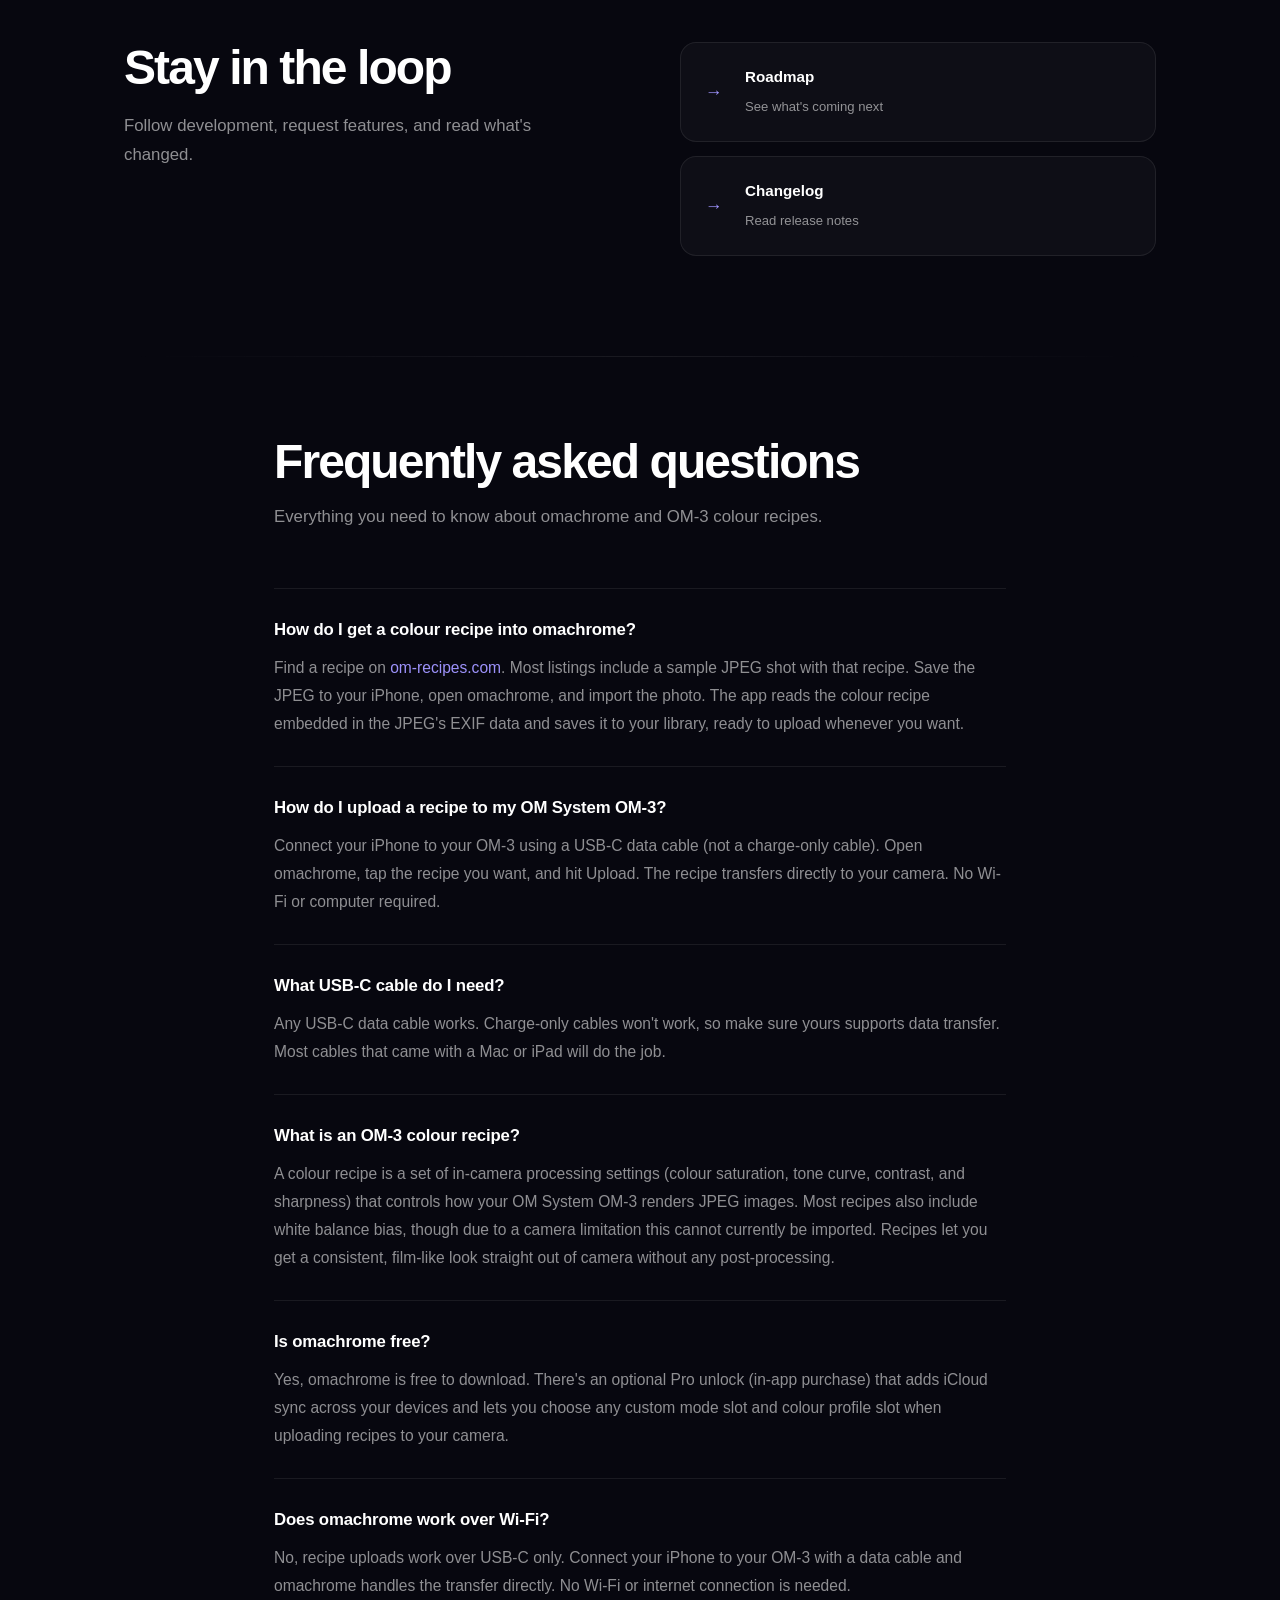
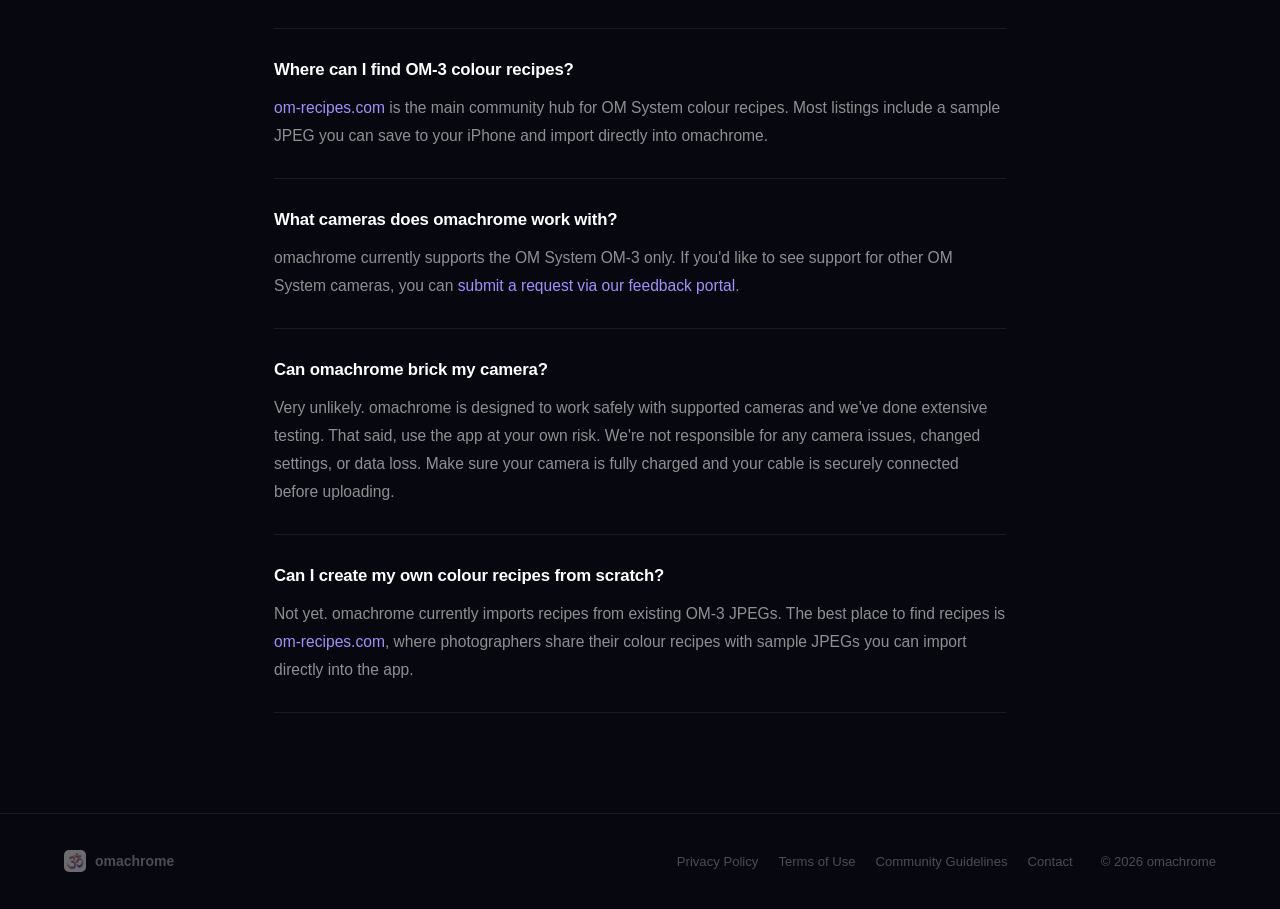
==== commit fe0b6276: "Add Community Guidelines and Terms of Use, gallery section in the Privacy Policy, privacy-policy ali" ====
--- a/index.html
+++ b/index.html
@@ -433,6 +433,8 @@
             <div class="footer-right">
                 <div class="footer-links">
                     <a href="/privacy.html" class="footer-link">Privacy Policy</a>
+                    <a href="/terms.html" class="footer-link">Terms of Use</a>
+                    <a href="/guidelines.html" class="footer-link">Community Guidelines</a>
                     <a href="mailto:hello@omachrome.com" class="footer-link">Contact</a>
                 </div>
                 <p class="footer-copyright">&copy; 2026 omachrome</p>
--- a/css/style.css
+++ b/css/style.css
@@ -936,7 +936,8 @@
 
 .footer-links {
     display: flex;
-    gap: 20px;
+    flex-wrap: wrap;
+    gap: 8px 20px;
 }
 
 .footer-link {
@@ -1029,6 +1030,141 @@
     position: absolute;
     left: 0;
     color: var(--text-3);
+}
+
+
+/* ─── DOCUMENT PAGES (guidelines, terms) ──────────────── */
+
+.doc-hero {
+    position: relative;
+    overflow: hidden;
+    padding: 88px 0 56px;
+}
+
+.doc-hero-inner {
+    position: relative;
+    max-width: 700px;
+    margin: 0 auto;
+    padding: 0 24px;
+}
+
+.doc-hero .feature-label { margin-bottom: 22px; }
+
+/* Let the glow fade out instead of ending in a hard edge at the bottom of the hero */
+.doc-hero .hero-bg {
+    -webkit-mask-image: linear-gradient(to bottom, black 55%, transparent 100%);
+    mask-image: linear-gradient(to bottom, black 55%, transparent 100%);
+}
+
+.last-updated.doc-updated { margin: 22px 0 0; }
+
+.doc-title {
+    font-size: clamp(2.4rem, 6vw, 3.8rem);
+    font-weight: 800;
+    line-height: 1.08;
+    letter-spacing: -0.045em;
+    color: var(--text-1);
+    margin-bottom: 20px;
+}
+
+.doc-lead {
+    font-size: 1.15rem;
+    color: var(--text-2);
+    line-height: 1.75;
+}
+
+.principles {
+    max-width: 700px;
+    margin: 0 auto;
+    padding: 0 24px;
+    display: grid;
+    grid-template-columns: repeat(3, 1fr);
+    gap: 14px;
+}
+
+.principle {
+    position: relative;
+    padding: 22px 20px 20px;
+    border: 1px solid var(--border);
+    border-radius: 16px;
+    background: var(--bg-card);
+    overflow: hidden;
+}
+
+.principle::after {
+    content: '';
+    position: absolute;
+    inset: 0;
+    background: linear-gradient(135deg, rgba(97, 85, 245, 0.07), transparent 60%);
+    pointer-events: none;
+}
+
+.principle-num {
+    display: block;
+    font-size: 0.68rem;
+    font-weight: 700;
+    letter-spacing: 0.12em;
+    text-transform: uppercase;
+    color: var(--accent-2);
+    margin-bottom: 12px;
+}
+
+.principle h3 {
+    font-size: 1rem;
+    font-weight: 600;
+    letter-spacing: -0.015em;
+    color: var(--text-1);
+    margin-bottom: 8px;
+}
+
+.principle p {
+    font-size: 0.88rem;
+    line-height: 1.65;
+    color: var(--text-2);
+    margin: 0;
+}
+
+.doc-body { padding-top: 56px; }
+
+.callout {
+    margin: 20px 0;
+    padding: 16px 18px;
+    border: 1px solid rgba(97, 85, 245, 0.25);
+    border-radius: 14px;
+    background: rgba(97, 85, 245, 0.08);
+}
+
+.privacy-container .callout p:last-child { margin-bottom: 0; }
+
+.privacy-container h3 {
+    font-size: 1.05rem;
+    font-weight: 600;
+    letter-spacing: -0.015em;
+    color: var(--text-1);
+    margin: 28px 0 10px;
+}
+
+.privacy-container strong { color: var(--text-1); font-weight: 600; }
+
+.doc-contact {
+    display: inline-flex;
+    align-items: center;
+    gap: 10px;
+    margin-top: 6px;
+    padding: 13px 22px;
+    background: var(--accent);
+    color: #fff !important;
+    border-radius: 12px;
+    font-size: 0.95rem;
+    font-weight: 600;
+    box-shadow: 0 4px 20px rgba(97, 85, 245, 0.4);
+    transition: var(--t);
+}
+
+.doc-contact:hover {
+    background: #7269f7;
+    transform: translateY(-2px);
+    box-shadow: 0 8px 28px rgba(97, 85, 245, 0.5);
 }
 
 /* ─── ANIMATIONS ──────────────────────────────────────── */
@@ -1071,6 +1207,10 @@
         gap: 40px;
     }
 
+    .principles { grid-template-columns: 1fr; }
+    .doc-hero { padding: 64px 0 36px; }
+    .footer-links { justify-content: center; }
+
     .footer-container {
         flex-direction: column;
         align-items: center;
